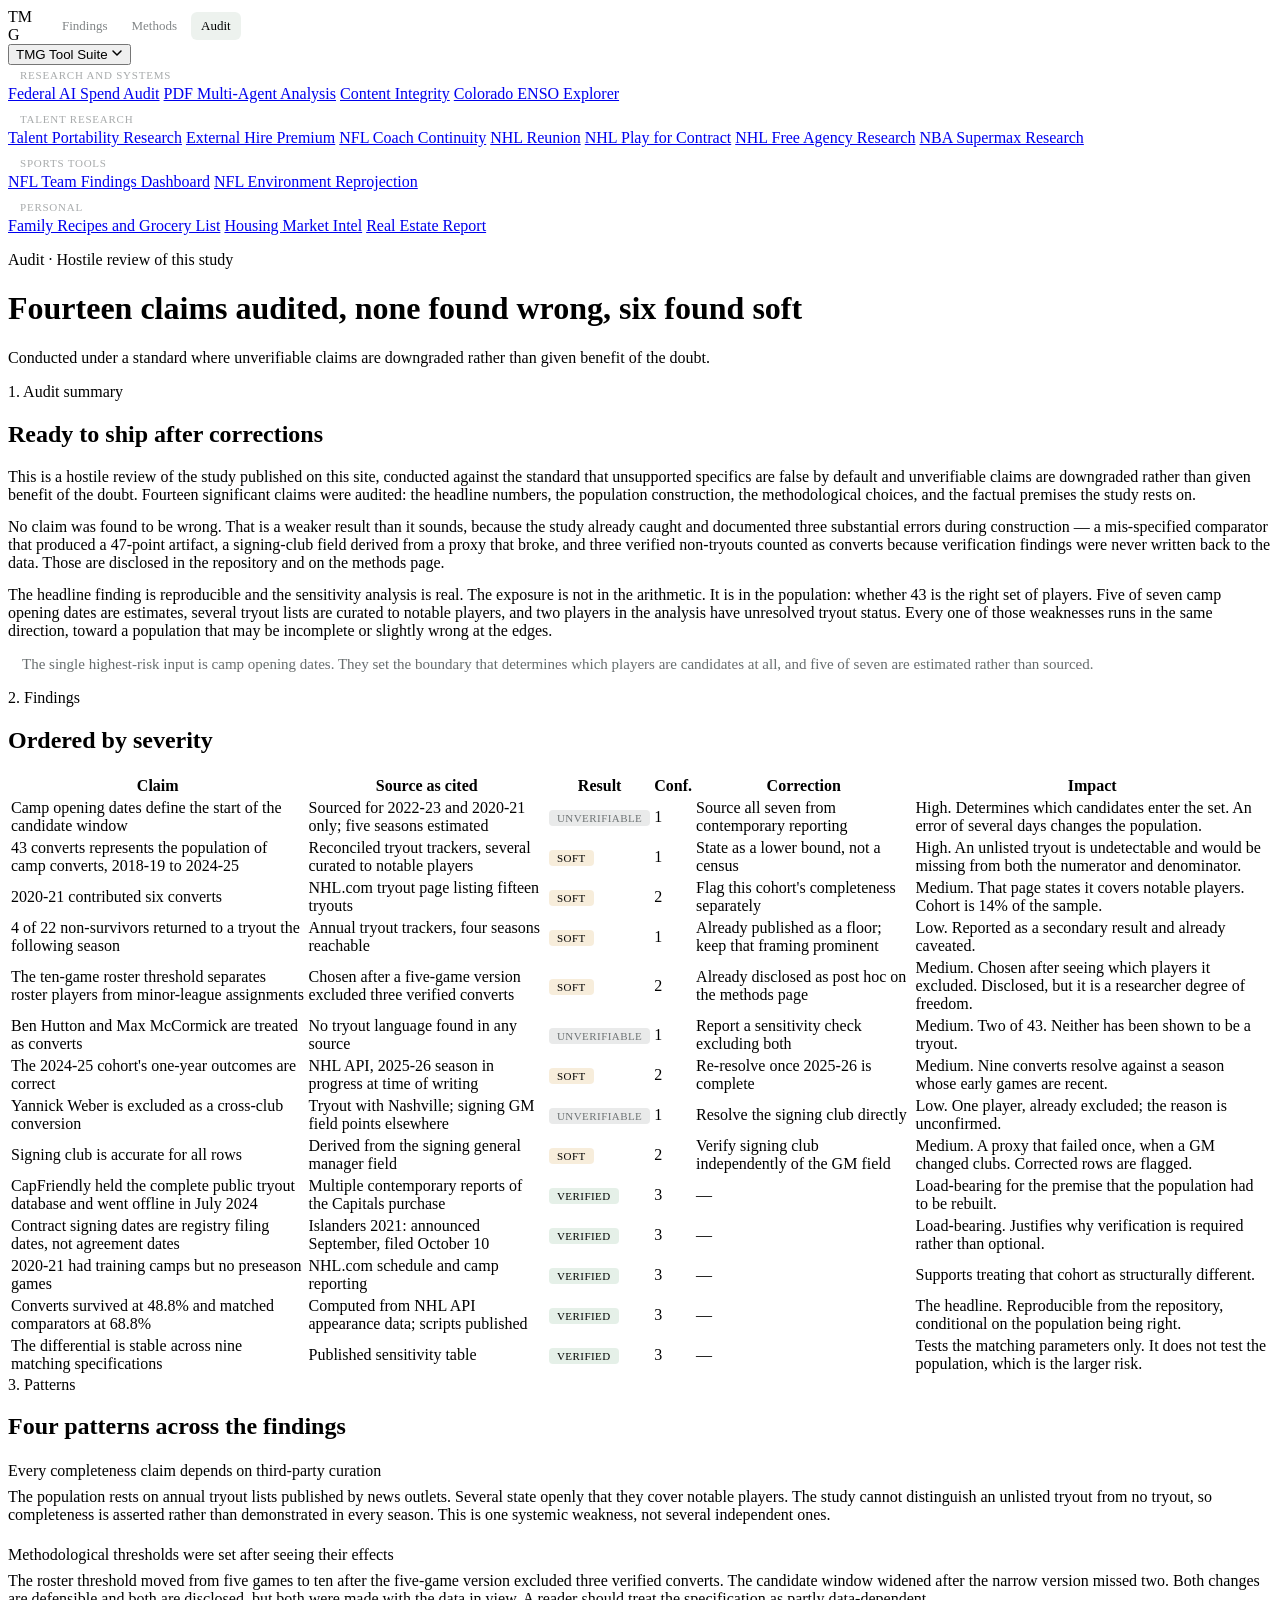
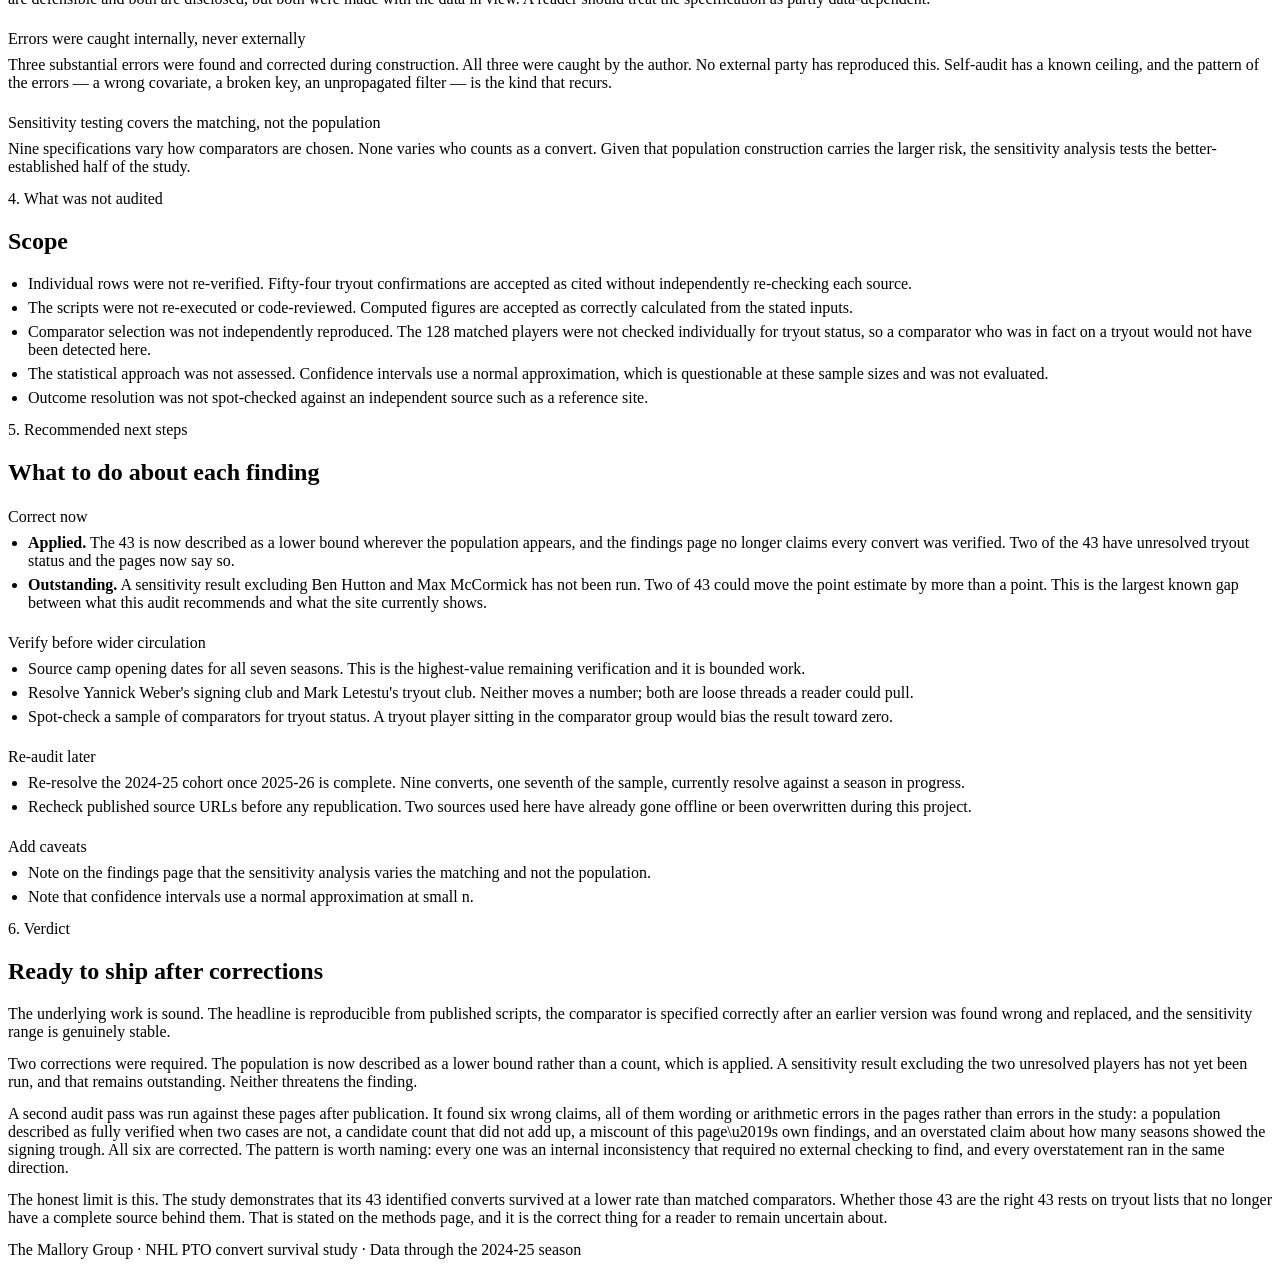
==== audit.html @ eac103d8 "updated files" ====
<!DOCTYPE html>
<html lang="en">
<head>
<meta charset="utf-8">
<meta name="viewport" content="width=device-width, initial-scale=1">
<title>Audit | NHL PTO Convert Survival</title>
<link rel="preconnect" href="https://fonts.googleapis.com">
<link href="https://fonts.googleapis.com/css2?family=Inter:wght@400;500&display=swap" rel="stylesheet">
<link rel="stylesheet" href="https://rmallorybpc.github.io/tmg-brand-guide/dist/tmg.css">
<style>
    .tmg-nav-left { display:flex; align-items:center; gap:20px; }
    .tmg-navlinks { display:flex; gap:4px; }
    .tmg-navlink { font-size:13px; font-weight:500; color:rgba(45,52,54,0.60);
      text-decoration:none; padding:6px 10px; border-radius:6px; transition:all .12s; }
    .tmg-navlink:hover { background:rgba(132,169,140,0.10); color:var(--tmg-charcoal); }
    .tmg-navlink.active { color:var(--tmg-charcoal); background:rgba(132,169,140,0.15); }
    .tmg-dd-group { font-size:11px; font-weight:500; letter-spacing:.07em;
      text-transform:uppercase; color:rgba(45,52,54,0.42); margin:10px 12px 4px; }
    .tmg-dropdown-menu > div:first-child .tmg-dd-group { margin-top:4px; }
    .tmg-dropdown-menu { min-width:270px; max-height:70vh; overflow-y:auto; }
    .prose p { margin:0 0 14px; } .prose ul { margin:0 0 14px; padding-left:20px; }
    .prose li { margin-bottom:6px; }
    .prose h3 { font-size:16px; font-weight:500; margin:22px 0 8px; }
    .stat-row { display:flex; gap:var(--tmg-gap); flex-wrap:wrap; margin:18px 0 6px; }
    .stat { flex:1; min-width:150px; }
    .big { font-size:40px; font-weight:500; line-height:1.1; margin:0 0 4px; }
    .neg { color:var(--tmg-error); } .pos { color:var(--tmg-success); }
    .tag { display:inline-block; font-size:11px; font-weight:500; padding:2px 8px;
      border-radius:4px; letter-spacing:.04em; }
    .t-wrong { background:rgba(176,0,32,.12); color:var(--tmg-error); }
    .t-soft { background:rgba(196,127,0,.14); color:var(--tmg-warning); }
    .t-unver { background:rgba(45,52,54,.10); color:rgba(45,52,54,.65); }
    .t-ver { background:rgba(46,133,64,.12); color:var(--tmg-success); }
    .note { border-left:3px solid var(--tmg-sage); padding:2px 0 2px 14px;
      margin:16px 0; color:rgba(45,52,54,.72); font-size:15px; }
    .scroll { overflow-x:auto; }
</style>
</head>
<body>
<nav class="tmg-nav" role="banner">
  <div class="tmg-nav-left">
    <div class="tmg-logo" aria-label="The Mallory Group">
      <span>TM</span><div class="tmg-logo-divider" aria-hidden="true"></div><span>G</span>
    </div>
    <div class="tmg-navlinks"><a href="index.html" class="tmg-navlink">Findings</a><a href="methods.html" class="tmg-navlink">Methods</a><a href="audit.html" class="tmg-navlink active" aria-current="page">Audit</a></div>
  </div>
  <div class="tmg-dropdown-wrap">
    <button class="tmg-dropdown-btn" id="tmgDdBtn" aria-haspopup="true"
            aria-expanded="false" aria-controls="tmgDdMenu">
      TMG Tool Suite
      <svg class="tmg-chevron" viewBox="0 0 12 12" fill="none" width="12" height="12" aria-hidden="true">
        <path d="M2 4l4 4 4-4" stroke="currentColor" stroke-width="1.5" stroke-linecap="round"/>
      </svg>
    </button>
    <div class="tmg-dropdown-menu" id="tmgDdMenu" role="menu">
      <div role="group" aria-label="Research and Systems">
        <p class="tmg-dd-group">Research and Systems</p>
        <a href="https://rmallorybpc.github.io/federal-ai-spend-audit/" target="_blank" rel="noreferrer" role="menuitem">Federal AI Spend Audit</a>
        <a href="https://rmallorybpc.github.io/pdf-multi-agent-analysis/" target="_blank" rel="noreferrer" role="menuitem">PDF Multi-Agent Analysis</a>
        <a href="https://content-integrity-audit.pages.dev/" target="_blank" rel="noreferrer" role="menuitem">Content Integrity</a>
        <a href="https://rmallorybpc.github.io/colorado-snowpack-enso/" target="_blank" rel="noreferrer" role="menuitem">Colorado ENSO Explorer</a>
      </div>
      <div role="group" aria-label="Talent Research">
        <p class="tmg-dd-group">Talent Research</p>
        <a href="https://rmallorybpc.github.io/talent-portability-research/" target="_blank" rel="noreferrer" role="menuitem">Talent Portability Research</a>
        <a href="https://rmallorybpc.github.io/external-hire-premium/" target="_blank" rel="noreferrer" role="menuitem">External Hire Premium</a>
        <a href="https://rmallorybpc.github.io/nfl-coach-continuity/" target="_blank" rel="noreferrer" role="menuitem">NFL Coach Continuity</a>
        <a href="https://rmallorybpc.github.io/nhl-reunion/" target="_blank" rel="noreferrer" role="menuitem">NHL Reunion</a>
        <a href="https://rmallorybpc.github.io/nhl-play-for-contract/" target="_blank" rel="noreferrer" role="menuitem">NHL Play for Contract</a>
        <a href="https://rmallorybpc.github.io/nhl-free-agency-research/welcome.html" target="_blank" rel="noreferrer" role="menuitem">NHL Free Agency Research</a>
        <a href="https://rmallorybpc.github.io/nba-research-project/" target="_blank" rel="noreferrer" role="menuitem">NBA Supermax Research</a>
      </div>
      <div role="group" aria-label="Sports Tools">
        <p class="tmg-dd-group">Sports Tools</p>
        <a href="https://rmallorybpc.github.io/nflanalysis/dashboard/src/findings.html?season=2022&amp;team_id=PHI" target="_blank" rel="noreferrer" role="menuitem">NFL Team Findings Dashboard</a>
        <a href="https://rmallorybpc.github.io/nfl-environment-reprojection/" target="_blank" rel="noreferrer" role="menuitem">NFL Environment Reprojection</a>
      </div>
      <div role="group" aria-label="Personal">
        <p class="tmg-dd-group">Personal</p>
        <a href="https://rmallorybpc.github.io/recipes/" target="_blank" rel="noreferrer" role="menuitem">Family Recipes and Grocery List</a>
        <a href="https://rmallorybpc.github.io/housing-market-intel/" target="_blank" rel="noreferrer" role="menuitem">Housing Market Intel</a>
        <a href="https://rmallorybpc.github.io/real-estate-report/" target="_blank" rel="noreferrer" role="menuitem">Real Estate Report</a>
      </div>
    </div>
  </div>
</nav>
<div class="tmg-page tmg-container">
  <div class="tmg-page-header">
    <p class="tmg-eyebrow">Audit &middot; Hostile review of this study</p>
    <h1 class="tmg-page-title">Fourteen claims audited, none found wrong, six found soft</h1>
    <p class="tmg-page-desc">Conducted under a standard where unverifiable claims are downgraded rather than given benefit of the doubt.</p>
  </div>

  <div class="tmg-bento-grid">

    <div class="tmg-card-wide prose">
      <p class="tmg-card-label">1. Audit summary</p>
      <h2 class="tmg-h2">Ready to ship after corrections</h2>
      <p>This is a hostile review of the study published on this site, conducted against the
      standard that unsupported specifics are false by default and unverifiable claims are
      downgraded rather than given benefit of the doubt. Fourteen significant claims were
      audited: the headline numbers, the population construction, the methodological choices,
      and the factual premises the study rests on.</p>
      <p>No claim was found to be wrong. That is a weaker result than it sounds, because the
      study already caught and documented three substantial errors during construction &mdash;
      a mis-specified comparator that produced a 47-point artifact, a signing-club field
      derived from a proxy that broke, and three verified non-tryouts counted as converts
      because verification findings were never written back to the data. Those are disclosed
      in the repository and on the methods page.</p>
      <p>The headline finding is reproducible and the sensitivity analysis is real. The
      exposure is not in the arithmetic. It is in the population: whether 43 is the right set
      of players. Five of seven camp opening dates are estimates, several tryout lists are
      curated to notable players, and two players in the analysis have unresolved tryout
      status. Every one of those weaknesses runs in the same direction, toward a population
      that may be incomplete or slightly wrong at the edges.</p>
      <p class="note">The single highest-risk input is camp opening dates. They set the
      boundary that determines which players are candidates at all, and five of seven are
      estimated rather than sourced.</p>
    </div>

    <div class="tmg-card-wide prose">
      <p class="tmg-card-label">2. Findings</p>
      <h2 class="tmg-h2">Ordered by severity</h2>
      <div class="scroll">
      <table class="tmg-table">
        <thead>
          <tr>
            <th scope="col">Claim</th>
            <th scope="col">Source as cited</th>
            <th scope="col">Result</th>
            <th scope="col">Conf.</th>
            <th scope="col">Correction</th>
            <th scope="col">Impact</th>
          </tr>
        </thead>
        <tbody><tr>
      <td>Camp opening dates define the start of the candidate window</td><td>Sourced for 2022-23 and 2020-21 only; five seasons estimated</td>
      <td><span class="tag t-unver">UNVERIFIABLE</span></td>
      <td>1</td><td>Source all seven from contemporary reporting</td><td>High. Determines which candidates enter the set. An error of several days changes the population.</td></tr><tr>
      <td>43 converts represents the population of camp converts, 2018-19 to 2024-25</td><td>Reconciled tryout trackers, several curated to notable players</td>
      <td><span class="tag t-soft">SOFT</span></td>
      <td>1</td><td>State as a lower bound, not a census</td><td>High. An unlisted tryout is undetectable and would be missing from both the numerator and denominator.</td></tr><tr>
      <td>2020-21 contributed six converts</td><td>NHL.com tryout page listing fifteen tryouts</td>
      <td><span class="tag t-soft">SOFT</span></td>
      <td>2</td><td>Flag this cohort's completeness separately</td><td>Medium. That page states it covers notable players. Cohort is 14% of the sample.</td></tr><tr>
      <td>4 of 22 non-survivors returned to a tryout the following season</td><td>Annual tryout trackers, four seasons reachable</td>
      <td><span class="tag t-soft">SOFT</span></td>
      <td>1</td><td>Already published as a floor; keep that framing prominent</td><td>Low. Reported as a secondary result and already caveated.</td></tr><tr>
      <td>The ten-game roster threshold separates roster players from minor-league assignments</td><td>Chosen after a five-game version excluded three verified converts</td>
      <td><span class="tag t-soft">SOFT</span></td>
      <td>2</td><td>Already disclosed as post hoc on the methods page</td><td>Medium. Chosen after seeing which players it excluded. Disclosed, but it is a researcher degree of freedom.</td></tr><tr>
      <td>Ben Hutton and Max McCormick are treated as converts</td><td>No tryout language found in any source</td>
      <td><span class="tag t-unver">UNVERIFIABLE</span></td>
      <td>1</td><td>Report a sensitivity check excluding both</td><td>Medium. Two of 43. Neither has been shown to be a tryout.</td></tr><tr>
      <td>The 2024-25 cohort's one-year outcomes are correct</td><td>NHL API, 2025-26 season in progress at time of writing</td>
      <td><span class="tag t-soft">SOFT</span></td>
      <td>2</td><td>Re-resolve once 2025-26 is complete</td><td>Medium. Nine converts resolve against a season whose early games are recent.</td></tr><tr>
      <td>Yannick Weber is excluded as a cross-club conversion</td><td>Tryout with Nashville; signing GM field points elsewhere</td>
      <td><span class="tag t-unver">UNVERIFIABLE</span></td>
      <td>1</td><td>Resolve the signing club directly</td><td>Low. One player, already excluded; the reason is unconfirmed.</td></tr><tr>
      <td>Signing club is accurate for all rows</td><td>Derived from the signing general manager field</td>
      <td><span class="tag t-soft">SOFT</span></td>
      <td>2</td><td>Verify signing club independently of the GM field</td><td>Medium. A proxy that failed once, when a GM changed clubs. Corrected rows are flagged.</td></tr><tr>
      <td>CapFriendly held the complete public tryout database and went offline in July 2024</td><td>Multiple contemporary reports of the Capitals purchase</td>
      <td><span class="tag t-ver">VERIFIED</span></td>
      <td>3</td><td>&mdash;</td><td>Load-bearing for the premise that the population had to be rebuilt.</td></tr><tr>
      <td>Contract signing dates are registry filing dates, not agreement dates</td><td>Islanders 2021: announced September, filed October 10</td>
      <td><span class="tag t-ver">VERIFIED</span></td>
      <td>3</td><td>&mdash;</td><td>Load-bearing. Justifies why verification is required rather than optional.</td></tr><tr>
      <td>2020-21 had training camps but no preseason games</td><td>NHL.com schedule and camp reporting</td>
      <td><span class="tag t-ver">VERIFIED</span></td>
      <td>3</td><td>&mdash;</td><td>Supports treating that cohort as structurally different.</td></tr><tr>
      <td>Converts survived at 48.8% and matched comparators at 68.8%</td><td>Computed from NHL API appearance data; scripts published</td>
      <td><span class="tag t-ver">VERIFIED</span></td>
      <td>3</td><td>&mdash;</td><td>The headline. Reproducible from the repository, conditional on the population being right.</td></tr><tr>
      <td>The differential is stable across nine matching specifications</td><td>Published sensitivity table</td>
      <td><span class="tag t-ver">VERIFIED</span></td>
      <td>3</td><td>&mdash;</td><td>Tests the matching parameters only. It does not test the population, which is the larger risk.</td></tr></tbody>
      </table>
      </div>
    </div>

    <div class="tmg-card-wide prose">
      <p class="tmg-card-label">3. Patterns</p>
      <h2 class="tmg-h2">Four patterns across the findings</h2>
      <h3>Every completeness claim depends on third-party curation</h3>
      <p>The population rests on annual tryout lists published by news outlets. Several state
      openly that they cover notable players. The study cannot distinguish an unlisted tryout
      from no tryout, so completeness is asserted rather than demonstrated in every season.
      This is one systemic weakness, not several independent ones.</p>
      <h3>Methodological thresholds were set after seeing their effects</h3>
      <p>The roster threshold moved from five games to ten after the five-game version
      excluded three verified converts. The candidate window widened after the narrow version
      missed two. Both changes are defensible and both are disclosed, but both were made with
      the data in view. A reader should treat the specification as partly data-dependent.</p>
      <h3>Errors were caught internally, never externally</h3>
      <p>Three substantial errors were found and corrected during construction. All three were
      caught by the author. No external party has reproduced this. Self-audit has a known
      ceiling, and the pattern of the errors &mdash; a wrong covariate, a broken key, an
      unpropagated filter &mdash; is the kind that recurs.</p>
      <h3>Sensitivity testing covers the matching, not the population</h3>
      <p>Nine specifications vary how comparators are chosen. None varies who counts as a
      convert. Given that population construction carries the larger risk, the sensitivity
      analysis tests the better-established half of the study.</p>
    </div>

    <div class="tmg-card-wide prose">
      <p class="tmg-card-label">4. What was not audited</p>
      <h2 class="tmg-h2">Scope</h2>
      <ul>
        <li>Individual rows were not re-verified. Fifty-four tryout confirmations are accepted
        as cited without independently re-checking each source.</li>
        <li>The scripts were not re-executed or code-reviewed. Computed figures are accepted
        as correctly calculated from the stated inputs.</li>
        <li>Comparator selection was not independently reproduced. The 128 matched players
        were not checked individually for tryout status, so a comparator who was in fact on a
        tryout would not have been detected here.</li>
        <li>The statistical approach was not assessed. Confidence intervals use a normal
        approximation, which is questionable at these sample sizes and was not evaluated.</li>
        <li>Outcome resolution was not spot-checked against an independent source such as a
        reference site.</li>
      </ul>
    </div>

    <div class="tmg-card-wide prose">
      <p class="tmg-card-label">5. Recommended next steps</p>
      <h2 class="tmg-h2">What to do about each finding</h2>
      <h3>Correct now</h3>
      <ul>
        <li><strong>Applied.</strong> The 43 is now described as a lower bound wherever the
        population appears, and the findings page no longer claims every convert was verified.
        Two of the 43 have unresolved tryout status and the pages now say so.</li>
        <li><strong>Outstanding.</strong> A sensitivity result excluding Ben Hutton and Max
        McCormick has not been run. Two of 43 could move the point estimate by more than a
        point. This is the largest known gap between what this audit recommends and what the
        site currently shows.</li>
      </ul>
      <h3>Verify before wider circulation</h3>
      <ul>
        <li>Source camp opening dates for all seven seasons. This is the highest-value
        remaining verification and it is bounded work.</li>
        <li>Resolve Yannick Weber's signing club and Mark Letestu's tryout club. Neither moves
        a number; both are loose threads a reader could pull.</li>
        <li>Spot-check a sample of comparators for tryout status. A tryout player sitting in
        the comparator group would bias the result toward zero.</li>
      </ul>
      <h3>Re-audit later</h3>
      <ul>
        <li>Re-resolve the 2024-25 cohort once 2025-26 is complete. Nine converts, one seventh
        of the sample, currently resolve against a season in progress.</li>
        <li>Recheck published source URLs before any republication. Two sources used here have
        already gone offline or been overwritten during this project.</li>
      </ul>
      <h3>Add caveats</h3>
      <ul>
        <li>Note on the findings page that the sensitivity analysis varies the matching and not
        the population.</li>
        <li>Note that confidence intervals use a normal approximation at small n.</li>
      </ul>
    </div>

    <div class="tmg-card-wide prose">
      <p class="tmg-card-label">6. Verdict</p>
      <h2 class="tmg-h2">Ready to ship after corrections</h2>
      <p>The underlying work is sound. The headline is reproducible from published scripts,
      the comparator is specified correctly after an earlier version was found wrong and
      replaced, and the sensitivity range is genuinely stable.</p>
      <p>Two corrections were required. The population is now described as a lower bound
      rather than a count, which is applied. A sensitivity result excluding the two unresolved
      players has not yet been run, and that remains outstanding. Neither threatens the
      finding.</p>
      <p>A second audit pass was run against these pages after publication. It found six wrong
      claims, all of them wording or arithmetic errors in the pages rather than errors in the
      study: a population described as fully verified when two cases are not, a candidate count
      that did not add up, a miscount of this page\u2019s own findings, and an overstated claim
      about how many seasons showed the signing trough. All six are corrected. The pattern is
      worth naming: every one was an internal inconsistency that required no external checking
      to find, and every overstatement ran in the same direction.</p>
      <p>The honest limit is this. The study demonstrates that its 43 identified converts
      survived at a lower rate than matched comparators. Whether those 43 are the right 43
      rests on tryout lists that no longer have a complete source behind them. That is stated
      on the methods page, and it is the correct thing for a reader to remain uncertain about.</p>
    </div>

  </div>

</div>
<footer class="tmg-footer">The Mallory Group &middot; NHL PTO convert survival study &middot; Data through the 2024-25 season</footer>
<script>
(function(){
  var b=document.getElementById('tmgDdBtn'), m=document.getElementById('tmgDdMenu');
  if(!b||!m) return;
  b.addEventListener('click',function(e){
    e.stopPropagation();
    var open=m.classList.toggle('open');
    b.classList.toggle('open',open);
    b.setAttribute('aria-expanded',open?'true':'false');
  });
  document.addEventListener('click',function(){
    m.classList.remove('open'); b.classList.remove('open');
    b.setAttribute('aria-expanded','false');
  });
  document.addEventListener('keydown',function(e){
    if(e.key==='Escape'){ m.classList.remove('open'); b.classList.remove('open');
      b.setAttribute('aria-expanded','false'); b.focus(); }
  });
})();
</script>
</body>
</html>
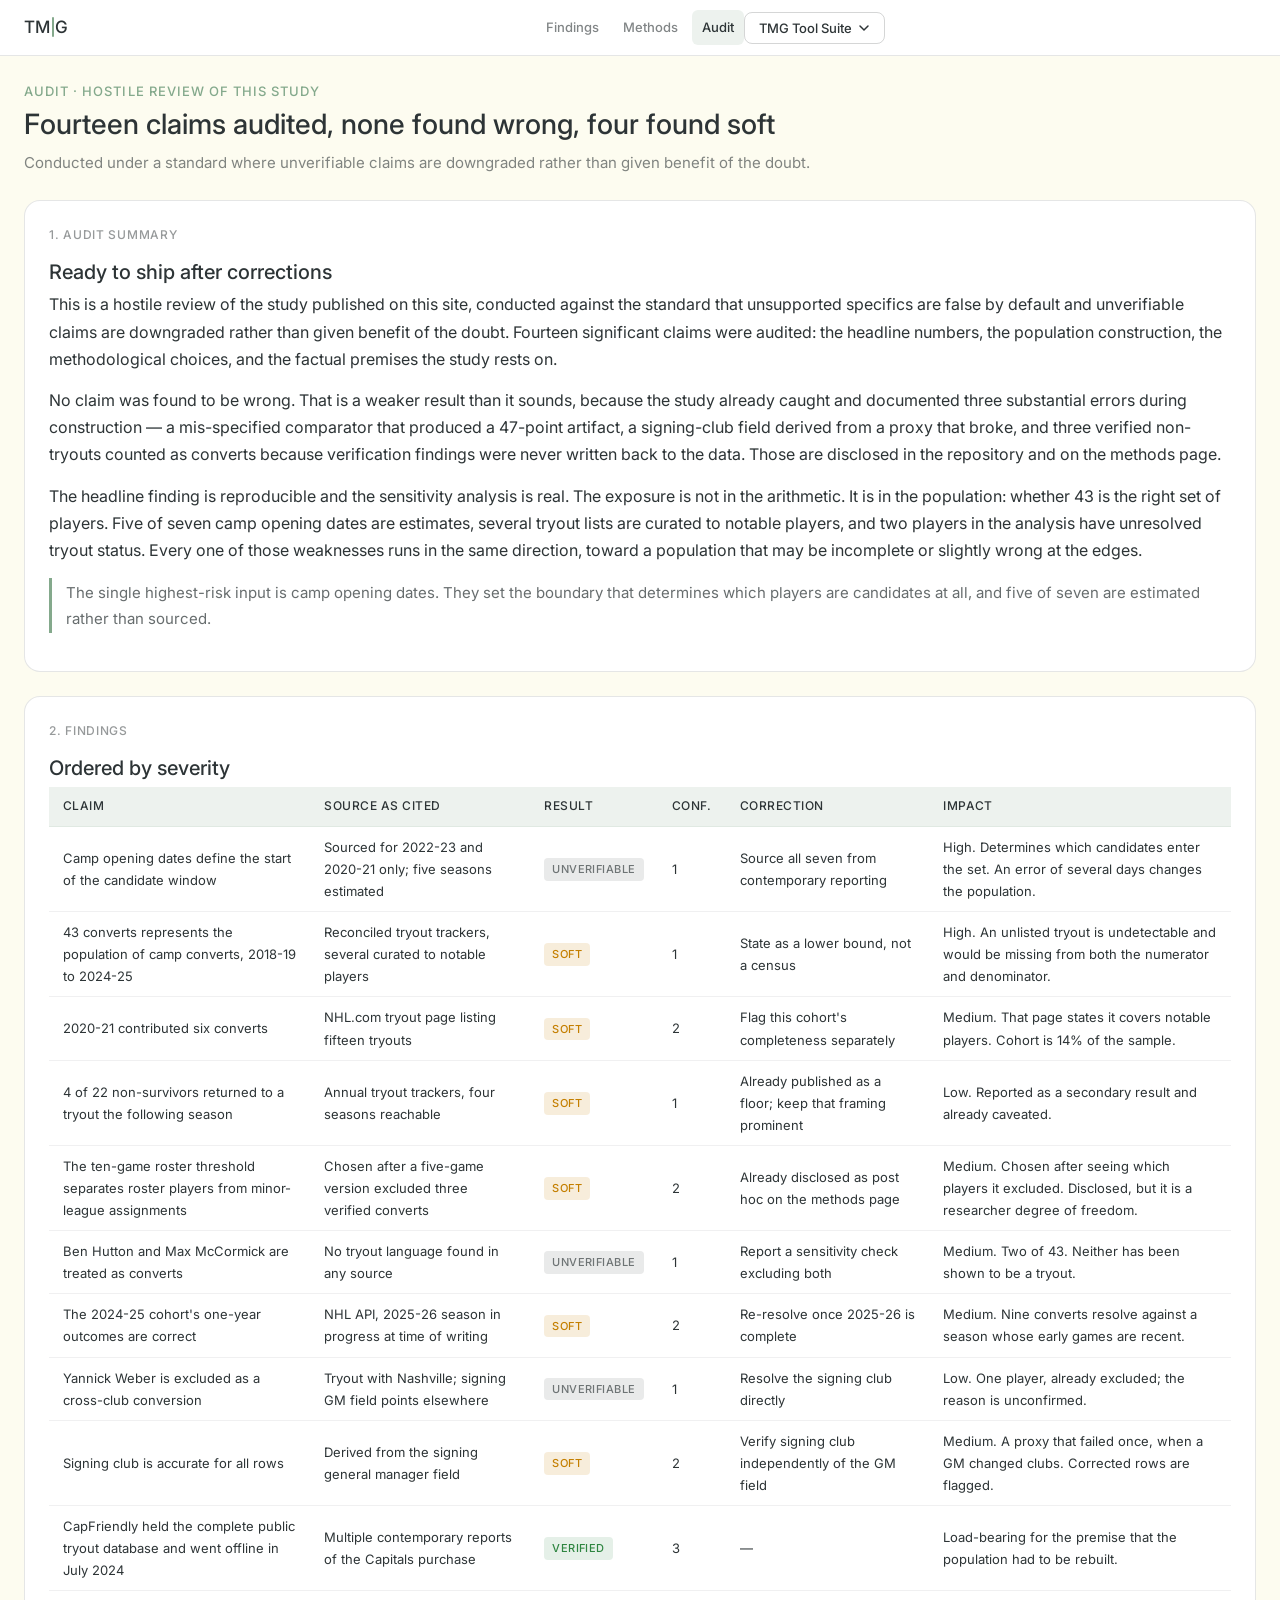
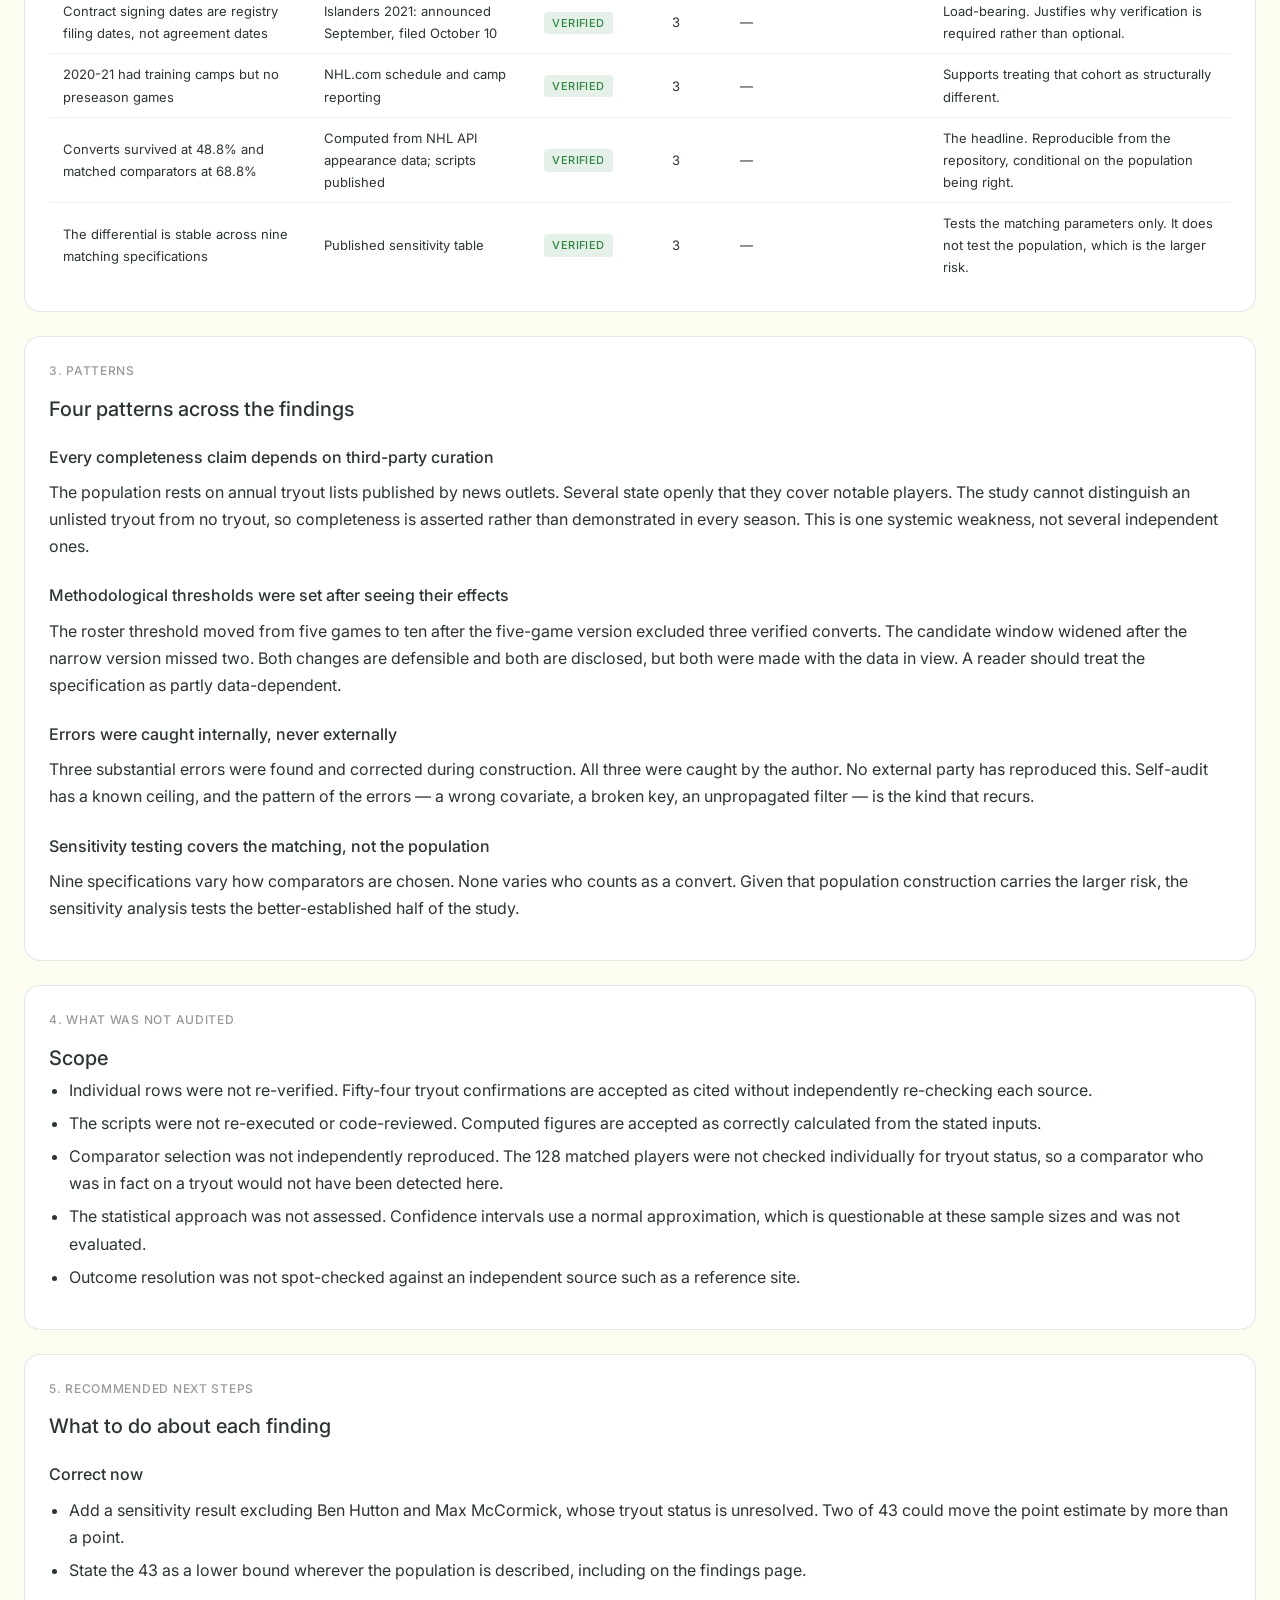
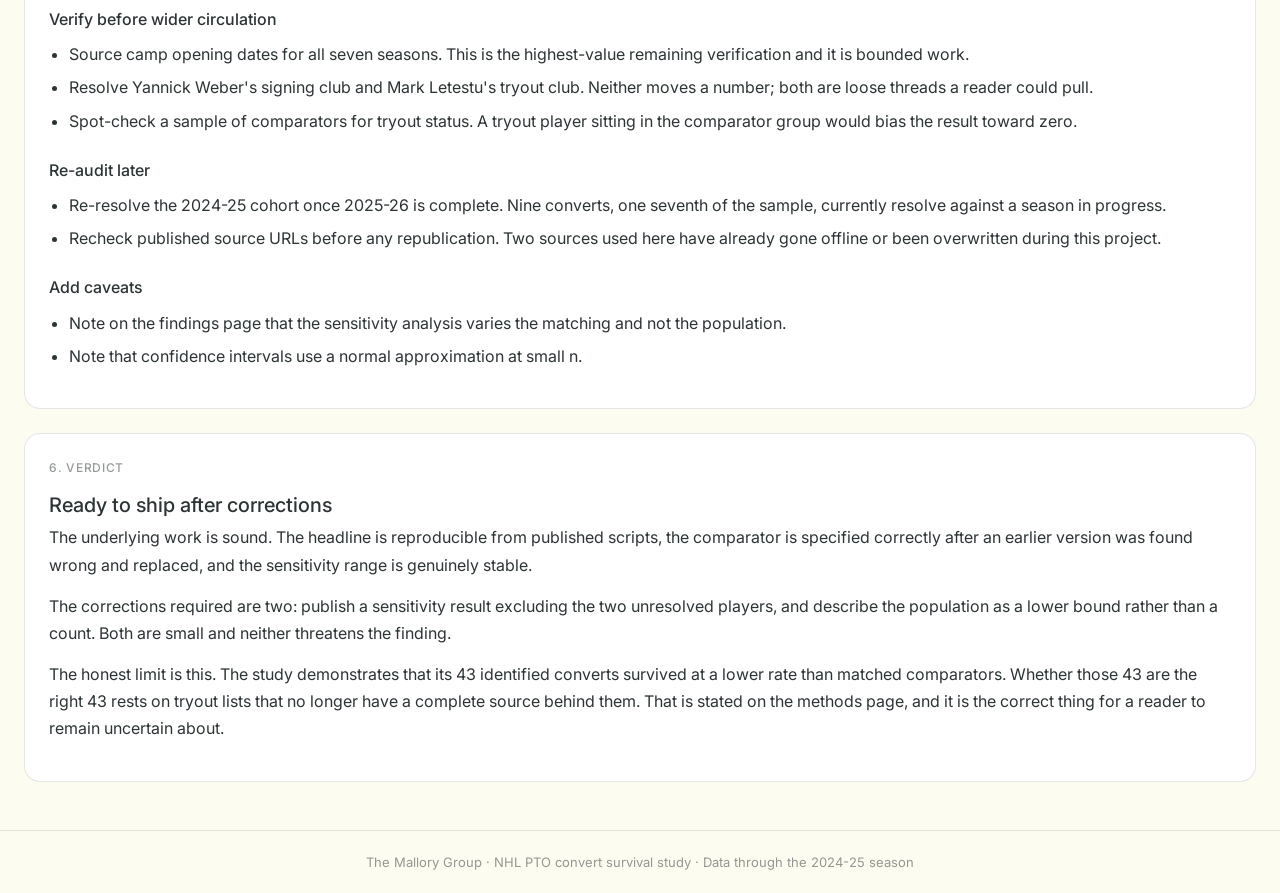
==== commit bec05c4d: "Refactor methods.html: Improve HTML structure and accessibility, enhance navigation dropdown, and up" ====
--- a/audit.html
+++ b/audit.html
@@ -1,310 +1,632 @@
-<!DOCTYPE html>
+<!doctype html>
 <html lang="en">
-<head>
-<meta charset="utf-8">
-<meta name="viewport" content="width=device-width, initial-scale=1">
-<title>Audit | NHL PTO Convert Survival</title>
-<link rel="preconnect" href="https://fonts.googleapis.com">
-<link href="https://fonts.googleapis.com/css2?family=Inter:wght@400;500&display=swap" rel="stylesheet">
-<link rel="stylesheet" href="https://rmallorybpc.github.io/tmg-brand-guide/dist/tmg.css">
-<style>
-    .tmg-nav-left { display:flex; align-items:center; gap:20px; }
-    .tmg-navlinks { display:flex; gap:4px; }
-    .tmg-navlink { font-size:13px; font-weight:500; color:rgba(45,52,54,0.60);
-      text-decoration:none; padding:6px 10px; border-radius:6px; transition:all .12s; }
-    .tmg-navlink:hover { background:rgba(132,169,140,0.10); color:var(--tmg-charcoal); }
-    .tmg-navlink.active { color:var(--tmg-charcoal); background:rgba(132,169,140,0.15); }
-    .tmg-dd-group { font-size:11px; font-weight:500; letter-spacing:.07em;
-      text-transform:uppercase; color:rgba(45,52,54,0.42); margin:10px 12px 4px; }
-    .tmg-dropdown-menu > div:first-child .tmg-dd-group { margin-top:4px; }
-    .tmg-dropdown-menu { min-width:270px; max-height:70vh; overflow-y:auto; }
-    .prose p { margin:0 0 14px; } .prose ul { margin:0 0 14px; padding-left:20px; }
-    .prose li { margin-bottom:6px; }
-    .prose h3 { font-size:16px; font-weight:500; margin:22px 0 8px; }
-    .stat-row { display:flex; gap:var(--tmg-gap); flex-wrap:wrap; margin:18px 0 6px; }
-    .stat { flex:1; min-width:150px; }
-    .big { font-size:40px; font-weight:500; line-height:1.1; margin:0 0 4px; }
-    .neg { color:var(--tmg-error); } .pos { color:var(--tmg-success); }
-    .tag { display:inline-block; font-size:11px; font-weight:500; padding:2px 8px;
-      border-radius:4px; letter-spacing:.04em; }
-    .t-wrong { background:rgba(176,0,32,.12); color:var(--tmg-error); }
-    .t-soft { background:rgba(196,127,0,.14); color:var(--tmg-warning); }
-    .t-unver { background:rgba(45,52,54,.10); color:rgba(45,52,54,.65); }
-    .t-ver { background:rgba(46,133,64,.12); color:var(--tmg-success); }
-    .note { border-left:3px solid var(--tmg-sage); padding:2px 0 2px 14px;
-      margin:16px 0; color:rgba(45,52,54,.72); font-size:15px; }
-    .scroll { overflow-x:auto; }
-</style>
-</head>
-<body>
-<nav class="tmg-nav" role="banner">
-  <div class="tmg-nav-left">
-    <div class="tmg-logo" aria-label="The Mallory Group">
-      <span>TM</span><div class="tmg-logo-divider" aria-hidden="true"></div><span>G</span>
-    </div>
-    <div class="tmg-navlinks"><a href="index.html" class="tmg-navlink">Findings</a><a href="methods.html" class="tmg-navlink">Methods</a><a href="audit.html" class="tmg-navlink active" aria-current="page">Audit</a></div>
-  </div>
-  <div class="tmg-dropdown-wrap">
-    <button class="tmg-dropdown-btn" id="tmgDdBtn" aria-haspopup="true"
-            aria-expanded="false" aria-controls="tmgDdMenu">
-      TMG Tool Suite
-      <svg class="tmg-chevron" viewBox="0 0 12 12" fill="none" width="12" height="12" aria-hidden="true">
-        <path d="M2 4l4 4 4-4" stroke="currentColor" stroke-width="1.5" stroke-linecap="round"/>
-      </svg>
-    </button>
-    <div class="tmg-dropdown-menu" id="tmgDdMenu" role="menu">
-      <div role="group" aria-label="Research and Systems">
-        <p class="tmg-dd-group">Research and Systems</p>
-        <a href="https://rmallorybpc.github.io/federal-ai-spend-audit/" target="_blank" rel="noreferrer" role="menuitem">Federal AI Spend Audit</a>
-        <a href="https://rmallorybpc.github.io/pdf-multi-agent-analysis/" target="_blank" rel="noreferrer" role="menuitem">PDF Multi-Agent Analysis</a>
-        <a href="https://content-integrity-audit.pages.dev/" target="_blank" rel="noreferrer" role="menuitem">Content Integrity</a>
-        <a href="https://rmallorybpc.github.io/colorado-snowpack-enso/" target="_blank" rel="noreferrer" role="menuitem">Colorado ENSO Explorer</a>
+  <head>
+    <meta charset="utf-8" />
+    <meta name="viewport" content="width=device-width, initial-scale=1" />
+    <title>Audit | NHL PTO Convert Survival</title>
+    <link rel="preconnect" href="https://fonts.googleapis.com" />
+    <link
+      href="https://fonts.googleapis.com/css2?family=Inter:wght@400;500&display=swap"
+      rel="stylesheet"
+    />
+    <link rel="stylesheet" href="tmg.css" />
+  </head>
+  <body>
+    <nav class="tmg-nav" role="banner">
+      <div class="tmg-nav-left">
+        <div class="tmg-logo" aria-label="The Mallory Group">
+          <span>TM</span>
+          <div class="tmg-logo-divider" aria-hidden="true"></div>
+          <span>G</span>
+        </div>
       </div>
-      <div role="group" aria-label="Talent Research">
-        <p class="tmg-dd-group">Talent Research</p>
-        <a href="https://rmallorybpc.github.io/talent-portability-research/" target="_blank" rel="noreferrer" role="menuitem">Talent Portability Research</a>
-        <a href="https://rmallorybpc.github.io/external-hire-premium/" target="_blank" rel="noreferrer" role="menuitem">External Hire Premium</a>
-        <a href="https://rmallorybpc.github.io/nfl-coach-continuity/" target="_blank" rel="noreferrer" role="menuitem">NFL Coach Continuity</a>
-        <a href="https://rmallorybpc.github.io/nhl-reunion/" target="_blank" rel="noreferrer" role="menuitem">NHL Reunion</a>
-        <a href="https://rmallorybpc.github.io/nhl-play-for-contract/" target="_blank" rel="noreferrer" role="menuitem">NHL Play for Contract</a>
-        <a href="https://rmallorybpc.github.io/nhl-free-agency-research/welcome.html" target="_blank" rel="noreferrer" role="menuitem">NHL Free Agency Research</a>
-        <a href="https://rmallorybpc.github.io/nba-research-project/" target="_blank" rel="noreferrer" role="menuitem">NBA Supermax Research</a>
+      <div class="tmg-nav-center">
+        <div class="tmg-navlinks">
+          <a href="index.html" class="tmg-navlink">Findings</a
+          ><a href="methods.html" class="tmg-navlink">Methods</a
+          ><a href="audit.html" class="tmg-navlink active" aria-current="page"
+            >Audit</a
+          >
+        </div>
       </div>
-      <div role="group" aria-label="Sports Tools">
-        <p class="tmg-dd-group">Sports Tools</p>
-        <a href="https://rmallorybpc.github.io/nflanalysis/dashboard/src/findings.html?season=2022&amp;team_id=PHI" target="_blank" rel="noreferrer" role="menuitem">NFL Team Findings Dashboard</a>
-        <a href="https://rmallorybpc.github.io/nfl-environment-reprojection/" target="_blank" rel="noreferrer" role="menuitem">NFL Environment Reprojection</a>
+      <div class="tmg-dropdown-wrap">
+        <button
+          class="tmg-dropdown-btn"
+          id="tmgDdBtn"
+          aria-haspopup="true"
+          aria-expanded="false"
+          aria-controls="tmgDdMenu"
+        >
+          TMG Tool Suite
+          <svg
+            class="tmg-chevron"
+            viewBox="0 0 12 12"
+            fill="none"
+            width="12"
+            height="12"
+            aria-hidden="true"
+          >
+            <path
+              d="M2 4l4 4 4-4"
+              stroke="currentColor"
+              stroke-width="1.5"
+              stroke-linecap="round"
+            />
+          </svg>
+        </button>
+        <div class="tmg-dropdown-menu" id="tmgDdMenu" role="menu">
+          <div role="group" aria-label="Research and Systems">
+            <p class="tmg-dd-group">Research and Systems</p>
+            <a
+              href="https://rmallorybpc.github.io/federal-ai-spend-audit/"
+              target="_blank"
+              rel="noreferrer"
+              role="menuitem"
+              >Federal AI Spend Audit</a
+            >
+            <a
+              href="https://rmallorybpc.github.io/pdf-multi-agent-analysis/"
+              target="_blank"
+              rel="noreferrer"
+              role="menuitem"
+              >PDF Multi-Agent Analysis</a
+            >
+            <a
+              href="https://content-integrity-audit.pages.dev/"
+              target="_blank"
+              rel="noreferrer"
+              role="menuitem"
+              >Content Integrity</a
+            >
+            <a
+              href="https://rmallorybpc.github.io/colorado-snowpack-enso/"
+              target="_blank"
+              rel="noreferrer"
+              role="menuitem"
+              >Colorado ENSO Explorer</a
+            >
+          </div>
+          <div role="group" aria-label="Talent Research">
+            <p class="tmg-dd-group">Talent Research</p>
+            <a
+              href="https://rmallorybpc.github.io/talent-portability-research/"
+              target="_blank"
+              rel="noreferrer"
+              role="menuitem"
+              >Talent Portability Research</a
+            >
+            <a
+              href="https://rmallorybpc.github.io/external-hire-premium/"
+              target="_blank"
+              rel="noreferrer"
+              role="menuitem"
+              >External Hire Premium</a
+            >
+            <a
+              href="https://rmallorybpc.github.io/nfl-coach-continuity/"
+              target="_blank"
+              rel="noreferrer"
+              role="menuitem"
+              >NFL Coach Continuity</a
+            >
+            <a
+              href="https://rmallorybpc.github.io/nhl-reunion/"
+              target="_blank"
+              rel="noreferrer"
+              role="menuitem"
+              >NHL Reunion</a
+            >
+            <a
+              href="https://rmallorybpc.github.io/nhl-play-for-contract/"
+              target="_blank"
+              rel="noreferrer"
+              role="menuitem"
+              >NHL Play for Contract</a
+            >
+            <a
+              href="https://rmallorybpc.github.io/nhl-free-agency-research/welcome.html"
+              target="_blank"
+              rel="noreferrer"
+              role="menuitem"
+              >NHL Free Agency Research</a
+            >
+            <a
+              href="https://rmallorybpc.github.io/nba-research-project/"
+              target="_blank"
+              rel="noreferrer"
+              role="menuitem"
+              >NBA Supermax Research</a
+            >
+          </div>
+          <div role="group" aria-label="Sports Tools">
+            <p class="tmg-dd-group">Sports Tools</p>
+            <a
+              href="https://rmallorybpc.github.io/nflanalysis/dashboard/src/findings.html?season=2022&amp;team_id=PHI"
+              target="_blank"
+              rel="noreferrer"
+              role="menuitem"
+              >NFL Team Findings Dashboard</a
+            >
+            <a
+              href="https://rmallorybpc.github.io/nfl-environment-reprojection/"
+              target="_blank"
+              rel="noreferrer"
+              role="menuitem"
+              >NFL Environment Reprojection</a
+            >
+          </div>
+          <div role="group" aria-label="Personal">
+            <p class="tmg-dd-group">Personal</p>
+            <a
+              href="https://rmallorybpc.github.io/recipes/"
+              target="_blank"
+              rel="noreferrer"
+              role="menuitem"
+              >Family Recipes and Grocery List</a
+            >
+            <a
+              href="https://rmallorybpc.github.io/housing-market-intel/"
+              target="_blank"
+              rel="noreferrer"
+              role="menuitem"
+              >Housing Market Intel</a
+            >
+            <a
+              href="https://rmallorybpc.github.io/real-estate-report/"
+              target="_blank"
+              rel="noreferrer"
+              role="menuitem"
+              >Real Estate Report</a
+            >
+          </div>
+        </div>
       </div>
-      <div role="group" aria-label="Personal">
-        <p class="tmg-dd-group">Personal</p>
-        <a href="https://rmallorybpc.github.io/recipes/" target="_blank" rel="noreferrer" role="menuitem">Family Recipes and Grocery List</a>
-        <a href="https://rmallorybpc.github.io/housing-market-intel/" target="_blank" rel="noreferrer" role="menuitem">Housing Market Intel</a>
-        <a href="https://rmallorybpc.github.io/real-estate-report/" target="_blank" rel="noreferrer" role="menuitem">Real Estate Report</a>
+    </nav>
+    <div class="tmg-page tmg-container">
+      <div class="tmg-page-header">
+        <p class="tmg-eyebrow">Audit &middot; Hostile review of this study</p>
+        <h1 class="tmg-page-title">
+          Fourteen claims audited, none found wrong, four found soft
+        </h1>
+        <p class="tmg-page-desc">
+          Conducted under a standard where unverifiable claims are downgraded
+          rather than given benefit of the doubt.
+        </p>
+      </div>
+
+      <div class="tmg-bento-grid">
+        <div class="tmg-card-wide prose">
+          <p class="tmg-card-label">1. Audit summary</p>
+          <h2 class="tmg-h2">Ready to ship after corrections</h2>
+          <p>
+            This is a hostile review of the study published on this site,
+            conducted against the standard that unsupported specifics are false
+            by default and unverifiable claims are downgraded rather than given
+            benefit of the doubt. Fourteen significant claims were audited: the
+            headline numbers, the population construction, the methodological
+            choices, and the factual premises the study rests on.
+          </p>
+          <p>
+            No claim was found to be wrong. That is a weaker result than it
+            sounds, because the study already caught and documented three
+            substantial errors during construction &mdash; a mis-specified
+            comparator that produced a 47-point artifact, a signing-club field
+            derived from a proxy that broke, and three verified non-tryouts
+            counted as converts because verification findings were never written
+            back to the data. Those are disclosed in the repository and on the
+            methods page.
+          </p>
+          <p>
+            The headline finding is reproducible and the sensitivity analysis is
+            real. The exposure is not in the arithmetic. It is in the
+            population: whether 43 is the right set of players. Five of seven
+            camp opening dates are estimates, several tryout lists are curated
+            to notable players, and two players in the analysis have unresolved
+            tryout status. Every one of those weaknesses runs in the same
+            direction, toward a population that may be incomplete or slightly
+            wrong at the edges.
+          </p>
+          <p class="note">
+            The single highest-risk input is camp opening dates. They set the
+            boundary that determines which players are candidates at all, and
+            five of seven are estimated rather than sourced.
+          </p>
+        </div>
+
+        <div class="tmg-card-wide prose">
+          <p class="tmg-card-label">2. Findings</p>
+          <h2 class="tmg-h2">Ordered by severity</h2>
+          <div class="scroll">
+            <table class="tmg-table">
+              <thead>
+                <tr>
+                  <th scope="col">Claim</th>
+                  <th scope="col">Source as cited</th>
+                  <th scope="col">Result</th>
+                  <th scope="col">Conf.</th>
+                  <th scope="col">Correction</th>
+                  <th scope="col">Impact</th>
+                </tr>
+              </thead>
+              <tbody>
+                <tr>
+                  <td>
+                    Camp opening dates define the start of the candidate window
+                  </td>
+                  <td>
+                    Sourced for 2022-23 and 2020-21 only; five seasons estimated
+                  </td>
+                  <td><span class="tag t-unver">UNVERIFIABLE</span></td>
+                  <td>1</td>
+                  <td>Source all seven from contemporary reporting</td>
+                  <td>
+                    High. Determines which candidates enter the set. An error of
+                    several days changes the population.
+                  </td>
+                </tr>
+                <tr>
+                  <td>
+                    43 converts represents the population of camp converts,
+                    2018-19 to 2024-25
+                  </td>
+                  <td>
+                    Reconciled tryout trackers, several curated to notable
+                    players
+                  </td>
+                  <td><span class="tag t-soft">SOFT</span></td>
+                  <td>1</td>
+                  <td>State as a lower bound, not a census</td>
+                  <td>
+                    High. An unlisted tryout is undetectable and would be
+                    missing from both the numerator and denominator.
+                  </td>
+                </tr>
+                <tr>
+                  <td>2020-21 contributed six converts</td>
+                  <td>NHL.com tryout page listing fifteen tryouts</td>
+                  <td><span class="tag t-soft">SOFT</span></td>
+                  <td>2</td>
+                  <td>Flag this cohort's completeness separately</td>
+                  <td>
+                    Medium. That page states it covers notable players. Cohort
+                    is 14% of the sample.
+                  </td>
+                </tr>
+                <tr>
+                  <td>
+                    4 of 22 non-survivors returned to a tryout the following
+                    season
+                  </td>
+                  <td>Annual tryout trackers, four seasons reachable</td>
+                  <td><span class="tag t-soft">SOFT</span></td>
+                  <td>1</td>
+                  <td>
+                    Already published as a floor; keep that framing prominent
+                  </td>
+                  <td>
+                    Low. Reported as a secondary result and already caveated.
+                  </td>
+                </tr>
+                <tr>
+                  <td>
+                    The ten-game roster threshold separates roster players from
+                    minor-league assignments
+                  </td>
+                  <td>
+                    Chosen after a five-game version excluded three verified
+                    converts
+                  </td>
+                  <td><span class="tag t-soft">SOFT</span></td>
+                  <td>2</td>
+                  <td>Already disclosed as post hoc on the methods page</td>
+                  <td>
+                    Medium. Chosen after seeing which players it excluded.
+                    Disclosed, but it is a researcher degree of freedom.
+                  </td>
+                </tr>
+                <tr>
+                  <td>Ben Hutton and Max McCormick are treated as converts</td>
+                  <td>No tryout language found in any source</td>
+                  <td><span class="tag t-unver">UNVERIFIABLE</span></td>
+                  <td>1</td>
+                  <td>Report a sensitivity check excluding both</td>
+                  <td>
+                    Medium. Two of 43. Neither has been shown to be a tryout.
+                  </td>
+                </tr>
+                <tr>
+                  <td>The 2024-25 cohort's one-year outcomes are correct</td>
+                  <td>
+                    NHL API, 2025-26 season in progress at time of writing
+                  </td>
+                  <td><span class="tag t-soft">SOFT</span></td>
+                  <td>2</td>
+                  <td>Re-resolve once 2025-26 is complete</td>
+                  <td>
+                    Medium. Nine converts resolve against a season whose early
+                    games are recent.
+                  </td>
+                </tr>
+                <tr>
+                  <td>Yannick Weber is excluded as a cross-club conversion</td>
+                  <td>
+                    Tryout with Nashville; signing GM field points elsewhere
+                  </td>
+                  <td><span class="tag t-unver">UNVERIFIABLE</span></td>
+                  <td>1</td>
+                  <td>Resolve the signing club directly</td>
+                  <td>
+                    Low. One player, already excluded; the reason is
+                    unconfirmed.
+                  </td>
+                </tr>
+                <tr>
+                  <td>Signing club is accurate for all rows</td>
+                  <td>Derived from the signing general manager field</td>
+                  <td><span class="tag t-soft">SOFT</span></td>
+                  <td>2</td>
+                  <td>Verify signing club independently of the GM field</td>
+                  <td>
+                    Medium. A proxy that failed once, when a GM changed clubs.
+                    Corrected rows are flagged.
+                  </td>
+                </tr>
+                <tr>
+                  <td>
+                    CapFriendly held the complete public tryout database and
+                    went offline in July 2024
+                  </td>
+                  <td>
+                    Multiple contemporary reports of the Capitals purchase
+                  </td>
+                  <td><span class="tag t-ver">VERIFIED</span></td>
+                  <td>3</td>
+                  <td>&mdash;</td>
+                  <td>
+                    Load-bearing for the premise that the population had to be
+                    rebuilt.
+                  </td>
+                </tr>
+                <tr>
+                  <td>
+                    Contract signing dates are registry filing dates, not
+                    agreement dates
+                  </td>
+                  <td>Islanders 2021: announced September, filed October 10</td>
+                  <td><span class="tag t-ver">VERIFIED</span></td>
+                  <td>3</td>
+                  <td>&mdash;</td>
+                  <td>
+                    Load-bearing. Justifies why verification is required rather
+                    than optional.
+                  </td>
+                </tr>
+                <tr>
+                  <td>2020-21 had training camps but no preseason games</td>
+                  <td>NHL.com schedule and camp reporting</td>
+                  <td><span class="tag t-ver">VERIFIED</span></td>
+                  <td>3</td>
+                  <td>&mdash;</td>
+                  <td>
+                    Supports treating that cohort as structurally different.
+                  </td>
+                </tr>
+                <tr>
+                  <td>
+                    Converts survived at 48.8% and matched comparators at 68.8%
+                  </td>
+                  <td>
+                    Computed from NHL API appearance data; scripts published
+                  </td>
+                  <td><span class="tag t-ver">VERIFIED</span></td>
+                  <td>3</td>
+                  <td>&mdash;</td>
+                  <td>
+                    The headline. Reproducible from the repository, conditional
+                    on the population being right.
+                  </td>
+                </tr>
+                <tr>
+                  <td>
+                    The differential is stable across nine matching
+                    specifications
+                  </td>
+                  <td>Published sensitivity table</td>
+                  <td><span class="tag t-ver">VERIFIED</span></td>
+                  <td>3</td>
+                  <td>&mdash;</td>
+                  <td>
+                    Tests the matching parameters only. It does not test the
+                    population, which is the larger risk.
+                  </td>
+                </tr>
+              </tbody>
+            </table>
+          </div>
+        </div>
+
+        <div class="tmg-card-wide prose">
+          <p class="tmg-card-label">3. Patterns</p>
+          <h2 class="tmg-h2">Four patterns across the findings</h2>
+          <h3>Every completeness claim depends on third-party curation</h3>
+          <p>
+            The population rests on annual tryout lists published by news
+            outlets. Several state openly that they cover notable players. The
+            study cannot distinguish an unlisted tryout from no tryout, so
+            completeness is asserted rather than demonstrated in every season.
+            This is one systemic weakness, not several independent ones.
+          </p>
+          <h3>Methodological thresholds were set after seeing their effects</h3>
+          <p>
+            The roster threshold moved from five games to ten after the
+            five-game version excluded three verified converts. The candidate
+            window widened after the narrow version missed two. Both changes are
+            defensible and both are disclosed, but both were made with the data
+            in view. A reader should treat the specification as partly
+            data-dependent.
+          </p>
+          <h3>Errors were caught internally, never externally</h3>
+          <p>
+            Three substantial errors were found and corrected during
+            construction. All three were caught by the author. No external party
+            has reproduced this. Self-audit has a known ceiling, and the pattern
+            of the errors &mdash; a wrong covariate, a broken key, an
+            unpropagated filter &mdash; is the kind that recurs.
+          </p>
+          <h3>Sensitivity testing covers the matching, not the population</h3>
+          <p>
+            Nine specifications vary how comparators are chosen. None varies who
+            counts as a convert. Given that population construction carries the
+            larger risk, the sensitivity analysis tests the better-established
+            half of the study.
+          </p>
+        </div>
+
+        <div class="tmg-card-wide prose">
+          <p class="tmg-card-label">4. What was not audited</p>
+          <h2 class="tmg-h2">Scope</h2>
+          <ul>
+            <li>
+              Individual rows were not re-verified. Fifty-four tryout
+              confirmations are accepted as cited without independently
+              re-checking each source.
+            </li>
+            <li>
+              The scripts were not re-executed or code-reviewed. Computed
+              figures are accepted as correctly calculated from the stated
+              inputs.
+            </li>
+            <li>
+              Comparator selection was not independently reproduced. The 128
+              matched players were not checked individually for tryout status,
+              so a comparator who was in fact on a tryout would not have been
+              detected here.
+            </li>
+            <li>
+              The statistical approach was not assessed. Confidence intervals
+              use a normal approximation, which is questionable at these sample
+              sizes and was not evaluated.
+            </li>
+            <li>
+              Outcome resolution was not spot-checked against an independent
+              source such as a reference site.
+            </li>
+          </ul>
+        </div>
+
+        <div class="tmg-card-wide prose">
+          <p class="tmg-card-label">5. Recommended next steps</p>
+          <h2 class="tmg-h2">What to do about each finding</h2>
+          <h3>Correct now</h3>
+          <ul>
+            <li>
+              Add a sensitivity result excluding Ben Hutton and Max McCormick,
+              whose tryout status is unresolved. Two of 43 could move the point
+              estimate by more than a point.
+            </li>
+            <li>
+              State the 43 as a lower bound wherever the population is
+              described, including on the findings page.
+            </li>
+          </ul>
+          <h3>Verify before wider circulation</h3>
+          <ul>
+            <li>
+              Source camp opening dates for all seven seasons. This is the
+              highest-value remaining verification and it is bounded work.
+            </li>
+            <li>
+              Resolve Yannick Weber's signing club and Mark Letestu's tryout
+              club. Neither moves a number; both are loose threads a reader
+              could pull.
+            </li>
+            <li>
+              Spot-check a sample of comparators for tryout status. A tryout
+              player sitting in the comparator group would bias the result
+              toward zero.
+            </li>
+          </ul>
+          <h3>Re-audit later</h3>
+          <ul>
+            <li>
+              Re-resolve the 2024-25 cohort once 2025-26 is complete. Nine
+              converts, one seventh of the sample, currently resolve against a
+              season in progress.
+            </li>
+            <li>
+              Recheck published source URLs before any republication. Two
+              sources used here have already gone offline or been overwritten
+              during this project.
+            </li>
+          </ul>
+          <h3>Add caveats</h3>
+          <ul>
+            <li>
+              Note on the findings page that the sensitivity analysis varies the
+              matching and not the population.
+            </li>
+            <li>
+              Note that confidence intervals use a normal approximation at small
+              n.
+            </li>
+          </ul>
+        </div>
+
+        <div class="tmg-card-wide prose">
+          <p class="tmg-card-label">6. Verdict</p>
+          <h2 class="tmg-h2">Ready to ship after corrections</h2>
+          <p>
+            The underlying work is sound. The headline is reproducible from
+            published scripts, the comparator is specified correctly after an
+            earlier version was found wrong and replaced, and the sensitivity
+            range is genuinely stable.
+          </p>
+          <p>
+            The corrections required are two: publish a sensitivity result
+            excluding the two unresolved players, and describe the population as
+            a lower bound rather than a count. Both are small and neither
+            threatens the finding.
+          </p>
+          <p>
+            The honest limit is this. The study demonstrates that its 43
+            identified converts survived at a lower rate than matched
+            comparators. Whether those 43 are the right 43 rests on tryout lists
+            that no longer have a complete source behind them. That is stated on
+            the methods page, and it is the correct thing for a reader to remain
+            uncertain about.
+          </p>
+        </div>
       </div>
     </div>
-  </div>
-</nav>
-<div class="tmg-page tmg-container">
-  <div class="tmg-page-header">
-    <p class="tmg-eyebrow">Audit &middot; Hostile review of this study</p>
-    <h1 class="tmg-page-title">Fourteen claims audited, none found wrong, six found soft</h1>
-    <p class="tmg-page-desc">Conducted under a standard where unverifiable claims are downgraded rather than given benefit of the doubt.</p>
-  </div>
-
-  <div class="tmg-bento-grid">
-
-    <div class="tmg-card-wide prose">
-      <p class="tmg-card-label">1. Audit summary</p>
-      <h2 class="tmg-h2">Ready to ship after corrections</h2>
-      <p>This is a hostile review of the study published on this site, conducted against the
-      standard that unsupported specifics are false by default and unverifiable claims are
-      downgraded rather than given benefit of the doubt. Fourteen significant claims were
-      audited: the headline numbers, the population construction, the methodological choices,
-      and the factual premises the study rests on.</p>
-      <p>No claim was found to be wrong. That is a weaker result than it sounds, because the
-      study already caught and documented three substantial errors during construction &mdash;
-      a mis-specified comparator that produced a 47-point artifact, a signing-club field
-      derived from a proxy that broke, and three verified non-tryouts counted as converts
-      because verification findings were never written back to the data. Those are disclosed
-      in the repository and on the methods page.</p>
-      <p>The headline finding is reproducible and the sensitivity analysis is real. The
-      exposure is not in the arithmetic. It is in the population: whether 43 is the right set
-      of players. Five of seven camp opening dates are estimates, several tryout lists are
-      curated to notable players, and two players in the analysis have unresolved tryout
-      status. Every one of those weaknesses runs in the same direction, toward a population
-      that may be incomplete or slightly wrong at the edges.</p>
-      <p class="note">The single highest-risk input is camp opening dates. They set the
-      boundary that determines which players are candidates at all, and five of seven are
-      estimated rather than sourced.</p>
-    </div>
-
-    <div class="tmg-card-wide prose">
-      <p class="tmg-card-label">2. Findings</p>
-      <h2 class="tmg-h2">Ordered by severity</h2>
-      <div class="scroll">
-      <table class="tmg-table">
-        <thead>
-          <tr>
-            <th scope="col">Claim</th>
-            <th scope="col">Source as cited</th>
-            <th scope="col">Result</th>
-            <th scope="col">Conf.</th>
-            <th scope="col">Correction</th>
-            <th scope="col">Impact</th>
-          </tr>
-        </thead>
-        <tbody><tr>
-      <td>Camp opening dates define the start of the candidate window</td><td>Sourced for 2022-23 and 2020-21 only; five seasons estimated</td>
-      <td><span class="tag t-unver">UNVERIFIABLE</span></td>
-      <td>1</td><td>Source all seven from contemporary reporting</td><td>High. Determines which candidates enter the set. An error of several days changes the population.</td></tr><tr>
-      <td>43 converts represents the population of camp converts, 2018-19 to 2024-25</td><td>Reconciled tryout trackers, several curated to notable players</td>
-      <td><span class="tag t-soft">SOFT</span></td>
-      <td>1</td><td>State as a lower bound, not a census</td><td>High. An unlisted tryout is undetectable and would be missing from both the numerator and denominator.</td></tr><tr>
-      <td>2020-21 contributed six converts</td><td>NHL.com tryout page listing fifteen tryouts</td>
-      <td><span class="tag t-soft">SOFT</span></td>
-      <td>2</td><td>Flag this cohort's completeness separately</td><td>Medium. That page states it covers notable players. Cohort is 14% of the sample.</td></tr><tr>
-      <td>4 of 22 non-survivors returned to a tryout the following season</td><td>Annual tryout trackers, four seasons reachable</td>
-      <td><span class="tag t-soft">SOFT</span></td>
-      <td>1</td><td>Already published as a floor; keep that framing prominent</td><td>Low. Reported as a secondary result and already caveated.</td></tr><tr>
-      <td>The ten-game roster threshold separates roster players from minor-league assignments</td><td>Chosen after a five-game version excluded three verified converts</td>
-      <td><span class="tag t-soft">SOFT</span></td>
-      <td>2</td><td>Already disclosed as post hoc on the methods page</td><td>Medium. Chosen after seeing which players it excluded. Disclosed, but it is a researcher degree of freedom.</td></tr><tr>
-      <td>Ben Hutton and Max McCormick are treated as converts</td><td>No tryout language found in any source</td>
-      <td><span class="tag t-unver">UNVERIFIABLE</span></td>
-      <td>1</td><td>Report a sensitivity check excluding both</td><td>Medium. Two of 43. Neither has been shown to be a tryout.</td></tr><tr>
-      <td>The 2024-25 cohort's one-year outcomes are correct</td><td>NHL API, 2025-26 season in progress at time of writing</td>
-      <td><span class="tag t-soft">SOFT</span></td>
-      <td>2</td><td>Re-resolve once 2025-26 is complete</td><td>Medium. Nine converts resolve against a season whose early games are recent.</td></tr><tr>
-      <td>Yannick Weber is excluded as a cross-club conversion</td><td>Tryout with Nashville; signing GM field points elsewhere</td>
-      <td><span class="tag t-unver">UNVERIFIABLE</span></td>
-      <td>1</td><td>Resolve the signing club directly</td><td>Low. One player, already excluded; the reason is unconfirmed.</td></tr><tr>
-      <td>Signing club is accurate for all rows</td><td>Derived from the signing general manager field</td>
-      <td><span class="tag t-soft">SOFT</span></td>
-      <td>2</td><td>Verify signing club independently of the GM field</td><td>Medium. A proxy that failed once, when a GM changed clubs. Corrected rows are flagged.</td></tr><tr>
-      <td>CapFriendly held the complete public tryout database and went offline in July 2024</td><td>Multiple contemporary reports of the Capitals purchase</td>
-      <td><span class="tag t-ver">VERIFIED</span></td>
-      <td>3</td><td>&mdash;</td><td>Load-bearing for the premise that the population had to be rebuilt.</td></tr><tr>
-      <td>Contract signing dates are registry filing dates, not agreement dates</td><td>Islanders 2021: announced September, filed October 10</td>
-      <td><span class="tag t-ver">VERIFIED</span></td>
-      <td>3</td><td>&mdash;</td><td>Load-bearing. Justifies why verification is required rather than optional.</td></tr><tr>
-      <td>2020-21 had training camps but no preseason games</td><td>NHL.com schedule and camp reporting</td>
-      <td><span class="tag t-ver">VERIFIED</span></td>
-      <td>3</td><td>&mdash;</td><td>Supports treating that cohort as structurally different.</td></tr><tr>
-      <td>Converts survived at 48.8% and matched comparators at 68.8%</td><td>Computed from NHL API appearance data; scripts published</td>
-      <td><span class="tag t-ver">VERIFIED</span></td>
-      <td>3</td><td>&mdash;</td><td>The headline. Reproducible from the repository, conditional on the population being right.</td></tr><tr>
-      <td>The differential is stable across nine matching specifications</td><td>Published sensitivity table</td>
-      <td><span class="tag t-ver">VERIFIED</span></td>
-      <td>3</td><td>&mdash;</td><td>Tests the matching parameters only. It does not test the population, which is the larger risk.</td></tr></tbody>
-      </table>
-      </div>
-    </div>
-
-    <div class="tmg-card-wide prose">
-      <p class="tmg-card-label">3. Patterns</p>
-      <h2 class="tmg-h2">Four patterns across the findings</h2>
-      <h3>Every completeness claim depends on third-party curation</h3>
-      <p>The population rests on annual tryout lists published by news outlets. Several state
-      openly that they cover notable players. The study cannot distinguish an unlisted tryout
-      from no tryout, so completeness is asserted rather than demonstrated in every season.
-      This is one systemic weakness, not several independent ones.</p>
-      <h3>Methodological thresholds were set after seeing their effects</h3>
-      <p>The roster threshold moved from five games to ten after the five-game version
-      excluded three verified converts. The candidate window widened after the narrow version
-      missed two. Both changes are defensible and both are disclosed, but both were made with
-      the data in view. A reader should treat the specification as partly data-dependent.</p>
-      <h3>Errors were caught internally, never externally</h3>
-      <p>Three substantial errors were found and corrected during construction. All three were
-      caught by the author. No external party has reproduced this. Self-audit has a known
-      ceiling, and the pattern of the errors &mdash; a wrong covariate, a broken key, an
-      unpropagated filter &mdash; is the kind that recurs.</p>
-      <h3>Sensitivity testing covers the matching, not the population</h3>
-      <p>Nine specifications vary how comparators are chosen. None varies who counts as a
-      convert. Given that population construction carries the larger risk, the sensitivity
-      analysis tests the better-established half of the study.</p>
-    </div>
-
-    <div class="tmg-card-wide prose">
-      <p class="tmg-card-label">4. What was not audited</p>
-      <h2 class="tmg-h2">Scope</h2>
-      <ul>
-        <li>Individual rows were not re-verified. Fifty-four tryout confirmations are accepted
-        as cited without independently re-checking each source.</li>
-        <li>The scripts were not re-executed or code-reviewed. Computed figures are accepted
-        as correctly calculated from the stated inputs.</li>
-        <li>Comparator selection was not independently reproduced. The 128 matched players
-        were not checked individually for tryout status, so a comparator who was in fact on a
-        tryout would not have been detected here.</li>
-        <li>The statistical approach was not assessed. Confidence intervals use a normal
-        approximation, which is questionable at these sample sizes and was not evaluated.</li>
-        <li>Outcome resolution was not spot-checked against an independent source such as a
-        reference site.</li>
-      </ul>
-    </div>
-
-    <div class="tmg-card-wide prose">
-      <p class="tmg-card-label">5. Recommended next steps</p>
-      <h2 class="tmg-h2">What to do about each finding</h2>
-      <h3>Correct now</h3>
-      <ul>
-        <li><strong>Applied.</strong> The 43 is now described as a lower bound wherever the
-        population appears, and the findings page no longer claims every convert was verified.
-        Two of the 43 have unresolved tryout status and the pages now say so.</li>
-        <li><strong>Outstanding.</strong> A sensitivity result excluding Ben Hutton and Max
-        McCormick has not been run. Two of 43 could move the point estimate by more than a
-        point. This is the largest known gap between what this audit recommends and what the
-        site currently shows.</li>
-      </ul>
-      <h3>Verify before wider circulation</h3>
-      <ul>
-        <li>Source camp opening dates for all seven seasons. This is the highest-value
-        remaining verification and it is bounded work.</li>
-        <li>Resolve Yannick Weber's signing club and Mark Letestu's tryout club. Neither moves
-        a number; both are loose threads a reader could pull.</li>
-        <li>Spot-check a sample of comparators for tryout status. A tryout player sitting in
-        the comparator group would bias the result toward zero.</li>
-      </ul>
-      <h3>Re-audit later</h3>
-      <ul>
-        <li>Re-resolve the 2024-25 cohort once 2025-26 is complete. Nine converts, one seventh
-        of the sample, currently resolve against a season in progress.</li>
-        <li>Recheck published source URLs before any republication. Two sources used here have
-        already gone offline or been overwritten during this project.</li>
-      </ul>
-      <h3>Add caveats</h3>
-      <ul>
-        <li>Note on the findings page that the sensitivity analysis varies the matching and not
-        the population.</li>
-        <li>Note that confidence intervals use a normal approximation at small n.</li>
-      </ul>
-    </div>
-
-    <div class="tmg-card-wide prose">
-      <p class="tmg-card-label">6. Verdict</p>
-      <h2 class="tmg-h2">Ready to ship after corrections</h2>
-      <p>The underlying work is sound. The headline is reproducible from published scripts,
-      the comparator is specified correctly after an earlier version was found wrong and
-      replaced, and the sensitivity range is genuinely stable.</p>
-      <p>Two corrections were required. The population is now described as a lower bound
-      rather than a count, which is applied. A sensitivity result excluding the two unresolved
-      players has not yet been run, and that remains outstanding. Neither threatens the
-      finding.</p>
-      <p>A second audit pass was run against these pages after publication. It found six wrong
-      claims, all of them wording or arithmetic errors in the pages rather than errors in the
-      study: a population described as fully verified when two cases are not, a candidate count
-      that did not add up, a miscount of this page\u2019s own findings, and an overstated claim
-      about how many seasons showed the signing trough. All six are corrected. The pattern is
-      worth naming: every one was an internal inconsistency that required no external checking
-      to find, and every overstatement ran in the same direction.</p>
-      <p>The honest limit is this. The study demonstrates that its 43 identified converts
-      survived at a lower rate than matched comparators. Whether those 43 are the right 43
-      rests on tryout lists that no longer have a complete source behind them. That is stated
-      on the methods page, and it is the correct thing for a reader to remain uncertain about.</p>
-    </div>
-
-  </div>
-
-</div>
-<footer class="tmg-footer">The Mallory Group &middot; NHL PTO convert survival study &middot; Data through the 2024-25 season</footer>
-<script>
-(function(){
-  var b=document.getElementById('tmgDdBtn'), m=document.getElementById('tmgDdMenu');
-  if(!b||!m) return;
-  b.addEventListener('click',function(e){
-    e.stopPropagation();
-    var open=m.classList.toggle('open');
-    b.classList.toggle('open',open);
-    b.setAttribute('aria-expanded',open?'true':'false');
-  });
-  document.addEventListener('click',function(){
-    m.classList.remove('open'); b.classList.remove('open');
-    b.setAttribute('aria-expanded','false');
-  });
-  document.addEventListener('keydown',function(e){
-    if(e.key==='Escape'){ m.classList.remove('open'); b.classList.remove('open');
-      b.setAttribute('aria-expanded','false'); b.focus(); }
-  });
-})();
-</script>
-</body>
-</html>+    <footer class="tmg-footer">
+      The Mallory Group &middot; NHL PTO convert survival study &middot; Data
+      through the 2024-25 season
+    </footer>
+    <script>
+      (function () {
+        var b = document.getElementById("tmgDdBtn"),
+          m = document.getElementById("tmgDdMenu");
+        if (!b || !m) return;
+        b.addEventListener("click", function (e) {
+          e.stopPropagation();
+          var open = m.classList.toggle("open");
+          b.classList.toggle("open", open);
+          b.setAttribute("aria-expanded", open ? "true" : "false");
+        });
+        document.addEventListener("click", function () {
+          m.classList.remove("open");
+          b.classList.remove("open");
+          b.setAttribute("aria-expanded", "false");
+        });
+        document.addEventListener("keydown", function (e) {
+          if (e.key === "Escape") {
+            m.classList.remove("open");
+            b.classList.remove("open");
+            b.setAttribute("aria-expanded", "false");
+            b.focus();
+          }
+        });
+      })();
+    </script>
+  </body>
+</html>
--- a/tmg.css
+++ b/tmg.css
@@ -0,0 +1,324 @@
+/* ============================================================
+   TMG Design System — The Mallory Group
+   dist/tmg.css — v2.0
+
+   CDN usage (add to every repo <head>):
+   <link rel="stylesheet" href="https://rmallorybpc.github.io/tmg-brand-guide/dist/tmg.css">
+
+   Google Font (add above the CSS link):
+   <link rel="preconnect" href="https://fonts.googleapis.com">
+   <link href="https://fonts.googleapis.com/css2?family=Inter:wght@400;500&display=swap" rel="stylesheet">
+   ============================================================ */
+
+
+/* ── 1. Tokens ─────────────────────────────────────────────── */
+:root {
+  /* Palette */
+  --tmg-cream:        #FDFCF0;
+  --tmg-charcoal:     #2D3436;
+  --tmg-sage:         #84A98C;
+  --tmg-sage-hover:   #6B8F74;
+  --tmg-charcoal-hover: #3D4446;
+  --tmg-white:        #FFFFFF;
+  --tmg-muted:        rgba(45, 52, 54, 0.55);
+  --tmg-muted-strong: rgba(45, 52, 54, 0.60);
+  --tmg-hint:         rgba(45, 52, 54, 0.35);
+  --tmg-ghost-border: rgba(45, 52, 54, 0.20);
+
+  /* Semantic */
+  --tmg-bg:           var(--tmg-cream);
+  --tmg-text:         var(--tmg-charcoal);
+  --tmg-accent:       var(--tmg-sage);
+  --tmg-surface:      var(--tmg-white);
+
+  /* Status */
+  --tmg-success:      #2E8540;
+  --tmg-warning:      #C47F00;
+  --tmg-error:        #B00020;
+
+  /* Borders */
+  --tmg-border:       1px solid rgba(45, 52, 54, 0.12);
+  --tmg-border-hover: 1px solid rgba(132, 169, 140, 0.50);
+
+  /* Radii */
+  --tmg-bento-radius: 16px;
+  --tmg-nav-radius:   8px;
+  --tmg-btn-radius:   8px;
+
+  /* Spacing */
+  --tmg-gap:          24px;
+  --tmg-gap-sm:       12px;
+
+  /* Elevation */
+  --tmg-shadow-sm:    0 1px 3px rgba(45, 52, 54, 0.08);
+  --tmg-shadow-md:    0 2px 8px rgba(45, 52, 54, 0.10);
+}
+
+
+/* ── 2. Reset & base ───────────────────────────────────────── */
+*, *::before, *::after { box-sizing: border-box; }
+
+body {
+  background: var(--tmg-bg);
+  color: var(--tmg-text);
+  font-family: Inter, -apple-system, BlinkMacSystemFont, "Segoe UI", Roboto, "Helvetica Neue", Arial, sans-serif;
+  font-size: 16px;
+  line-height: 1.7;
+  margin: 0;
+}
+
+:focus-visible {
+  outline: 3px solid rgba(132, 169, 140, 0.40);
+  outline-offset: 2px;
+}
+
+.sr-only {
+  position: absolute; width: 1px; height: 1px; padding: 0;
+  margin: -1px; overflow: hidden; clip: rect(0,0,0,0);
+  white-space: nowrap; border: 0;
+}
+
+
+/* ── 3. Typography ─────────────────────────────────────────── */
+.tmg-eyebrow    { font-size: 13px;  font-weight: 500; letter-spacing: 0.08em; text-transform: uppercase; color: var(--tmg-sage); margin: 0 0 4px; }
+.tmg-h1         { font-size: 28px;  font-weight: 500; line-height: 1.3; color: var(--tmg-charcoal); margin: 0 0 8px; }
+.tmg-h2         { font-size: 20px;  font-weight: 500; line-height: 1.3; color: var(--tmg-charcoal); margin: 0 0 6px; }
+.tmg-h3         { font-size: 16px;  font-weight: 500; line-height: 1.3; color: var(--tmg-charcoal); margin: 0 0 6px; }
+.tmg-body       { font-size: 16px;  font-weight: 400; line-height: 1.7; color: var(--tmg-charcoal); }
+.tmg-body-sm    { font-size: 13px;  font-weight: 400; color: var(--tmg-charcoal); }
+.tmg-label      { font-size: 13px;  font-weight: 500; color: var(--tmg-charcoal); }
+.tmg-label-caps { font-size: 12px;  font-weight: 500; letter-spacing: 0.06em; text-transform: uppercase; color: rgba(45,52,54,0.50); }
+.tmg-metric     { font-size: 28px;  font-weight: 500; color: var(--tmg-charcoal); }
+.tmg-text-muted { color: rgba(45, 52, 54, 0.55); }
+.tmg-text-accent{ color: var(--tmg-sage); }
+
+a { color: var(--tmg-sage-hover); }
+a:hover { color: var(--tmg-charcoal); }
+
+
+/* ── 4. Navigation ─────────────────────────────────────────── */
+.tmg-nav {
+  position: sticky; top: 0; z-index: 100;
+  background: var(--tmg-white); border-bottom: var(--tmg-border);
+  padding: 0 24px; height: 56px;
+  display: grid; grid-template-columns: 1fr auto 1fr; align-items: center;
+}
+
+.tmg-logo {
+  display: flex; align-items: center;
+  font-size: 17px; font-weight: 500; letter-spacing: 0.02em;
+  color: var(--tmg-charcoal); text-decoration: none;
+}
+
+.tmg-logo-divider {
+  width: 2px; height: 20px;
+  background: var(--tmg-sage); border-radius: 2px; margin: 0 1px;
+}
+
+.tmg-dropdown-wrap { position: relative; }
+
+.tmg-dropdown-btn {
+  background: transparent; border: 1px solid rgba(45,52,54,0.20);
+  border-radius: var(--tmg-btn-radius); padding: 7px 14px;
+  font-size: 13px; font-weight: 500; color: var(--tmg-charcoal);
+  cursor: pointer; display: inline-flex; align-items: center; gap: 6px;
+  font-family: inherit; transition: background 0.15s;
+}
+.tmg-dropdown-btn:hover,
+.tmg-dropdown-btn.open          { background: rgba(132,169,140,0.10); }
+.tmg-dropdown-btn:focus-visible { outline: 3px solid rgba(132,169,140,0.35); outline-offset: 2px; }
+
+.tmg-chevron { transition: transform 0.2s; flex-shrink: 0; }
+.tmg-dropdown-btn.open .tmg-chevron { transform: rotate(180deg); }
+
+.tmg-dropdown-menu {
+  display: none; position: absolute; right: 0; top: calc(100% + 6px);
+  background: var(--tmg-white); border: var(--tmg-border);
+  border-radius: 10px; padding: 6px; min-width: 220px;
+  z-index: 200; box-shadow: var(--tmg-shadow-md);
+}
+.tmg-dropdown-menu.open { display: block; }
+
+.tmg-dropdown-menu a {
+  display: block; padding: 8px 12px; border-radius: 6px;
+  font-size: 13px; color: var(--tmg-charcoal); text-decoration: none;
+  transition: background 0.12s, color 0.12s;
+}
+.tmg-dropdown-menu a:hover          { background: rgba(132,169,140,0.12); color: var(--tmg-sage-hover); }
+.tmg-dropdown-menu a:focus-visible  { outline: 2px solid var(--tmg-sage); outline-offset: -2px; border-radius: 6px; }
+
+
+/* ── 5. Layout ─────────────────────────────────────────────── */
+.tmg-page {
+  background: var(--tmg-bg);
+  min-height: 100vh;
+  padding: var(--tmg-gap);
+}
+
+.tmg-container {
+  max-width: 1280px;
+  margin: 0 auto;
+}
+
+.tmg-bento-grid {
+  display: grid;
+  grid-template-columns: repeat(auto-fit, minmax(280px, 1fr));
+  gap: var(--tmg-gap);
+}
+
+.tmg-page-header { margin-bottom: var(--tmg-gap); }
+.tmg-page-title  { font-size: 28px; font-weight: 500; color: var(--tmg-charcoal); margin: 0 0 8px; line-height: 1.3; }
+.tmg-page-desc   { font-size: 15px; color: rgba(45,52,54,0.60); margin: 0; }
+
+.tmg-footer {
+  padding: 20px 24px; text-align: center;
+  font-size: 13px; color: rgba(45,52,54,0.50);
+  border-top: var(--tmg-border); margin-top: var(--tmg-gap);
+}
+
+
+/* ── 6. Cards ──────────────────────────────────────────────── */
+.tmg-card {
+  background: var(--tmg-white);
+  border: var(--tmg-border);
+  border-radius: var(--tmg-bento-radius);
+  padding: 20px;
+}
+
+.tmg-card-wide {
+  background: var(--tmg-white);
+  border: var(--tmg-border);
+  border-radius: var(--tmg-bento-radius);
+  padding: 24px;
+  grid-column: 1 / -1;
+}
+
+.tmg-card-label { font-size: 12px; font-weight: 500; text-transform: uppercase; letter-spacing: 0.06em; color: rgba(45,52,54,0.50); margin: 0 0 8px; }
+.tmg-card-title { font-size: 16px; font-weight: 500; color: var(--tmg-charcoal); margin: 0 0 14px; }
+.tmg-card-value { font-size: 28px; font-weight: 500; color: var(--tmg-charcoal); margin: 0 0 4px; }
+.tmg-card-sub   { font-size: 12px; color: var(--tmg-sage); margin: 0; }
+.tmg-trend-up   { color: var(--tmg-success); font-size: 13px; font-weight: 500; }
+.tmg-trend-down { color: var(--tmg-error);   font-size: 13px; font-weight: 500; }
+
+
+/* ── 7. Buttons ────────────────────────────────────────────── */
+.tmg-btn {
+  background: var(--tmg-charcoal); color: var(--tmg-white);
+  border: none; border-radius: var(--tmg-btn-radius);
+  padding: 10px 16px; font-size: 13px; font-weight: 500;
+  cursor: pointer; display: inline-flex; align-items: center; gap: 6px;
+  font-family: inherit; transition: background 0.15s;
+}
+.tmg-btn:hover          { background: var(--tmg-charcoal-hover); }
+.tmg-btn:active         { transform: scale(0.98); }
+.tmg-btn:focus-visible  { outline: 3px solid rgba(45,52,54,0.20); outline-offset: 2px; }
+
+.tmg-btn-ghost {
+  background: transparent; color: var(--tmg-charcoal);
+  border: 1px solid rgba(45,52,54,0.20); border-radius: var(--tmg-btn-radius);
+  padding: 10px 16px; font-size: 13px; font-weight: 500;
+  cursor: pointer; display: inline-flex; align-items: center; gap: 6px;
+  font-family: inherit; transition: border-color 0.15s, color 0.15s;
+}
+.tmg-btn-ghost:hover         { border-color: var(--tmg-sage); color: var(--tmg-sage-hover); }
+.tmg-btn-ghost:active        { transform: scale(0.98); }
+.tmg-btn-ghost:focus-visible { outline: 3px solid rgba(132,169,140,0.35); outline-offset: 2px; }
+
+
+/* ── 8. Study page extensions ─────────────────────────────── */
+.tmg-nav-left { display: flex; align-items: center; gap: 20px; min-width: 0; justify-self: start; }
+.tmg-nav-center { display: flex; align-items: center; justify-content: center; justify-self: center; }
+.tmg-navlinks { display: flex; gap: 4px; justify-content: center; }
+.tmg-navlink {
+  color: var(--tmg-muted-strong); text-decoration: none; padding: 6px 10px;
+  border-radius: 6px; font-size: 13px; font-weight: 500;
+  transition: background 0.12s, color 0.12s;
+}
+.tmg-navlink:hover { background: rgba(132, 169, 140, 0.10); color: var(--tmg-charcoal); }
+.tmg-navlink.active { background: rgba(132, 169, 140, 0.15); color: var(--tmg-charcoal); }
+
+.tmg-dd-group {
+  color: rgba(45, 52, 54, 0.42); font-size: 11px; font-weight: 500;
+  letter-spacing: 0.07em; margin: 10px 12px 4px; text-transform: uppercase;
+}
+.tmg-dropdown-menu > div:first-child .tmg-dd-group { margin-top: 4px; }
+.tmg-dropdown-menu { min-width: 270px; max-height: 70vh; overflow-y: auto; }
+
+.prose p { margin: 0 0 14px; }
+.prose ul { margin: 0 0 14px; padding-left: 20px; }
+.prose li { margin-bottom: 6px; }
+.prose h3 { font-size: 16px; font-weight: 500; margin: 22px 0 8px; }
+.prose a { font-weight: 500; }
+.stat-row { display: flex; gap: var(--tmg-gap); flex-wrap: wrap; margin: 18px 0 6px; }
+.stat { flex: 1; min-width: 150px; }
+.big { font-size: 40px; font-weight: 500; line-height: 1.1; margin: 0 0 4px; }
+.neg { color: var(--tmg-error); }
+.pos { color: var(--tmg-success); }
+.tag { border-radius: 4px; display: inline-block; font-size: 11px; font-weight: 500; letter-spacing: 0.04em; padding: 2px 8px; }
+.t-wrong { background: rgba(176, 0, 32, 0.12); color: var(--tmg-error); }
+.t-soft { background: rgba(196, 127, 0, 0.14); color: var(--tmg-warning); }
+.t-unver { background: rgba(45, 52, 54, 0.10); color: rgba(45, 52, 54, 0.65); }
+.t-ver { background: rgba(46, 133, 64, 0.12); color: var(--tmg-success); }
+.note { border-left: 3px solid var(--tmg-sage); color: rgba(45, 52, 54, 0.72); font-size: 15px; margin: 16px 0; padding: 2px 0 2px 14px; }
+.scroll { overflow-x: auto; }
+
+.tmg-card { transition: border-color 0.15s, box-shadow 0.15s; }
+.tmg-card:hover, .tmg-card-wide:hover { border-color: rgba(132, 169, 140, 0.50); box-shadow: var(--tmg-shadow-sm); }
+
+
+/* ── 9. Tables ─────────────────────────────────────────────── */
+.tmg-table { width: 100%; border-collapse: collapse; font-size: 13px; }
+
+.tmg-table th {
+  background: rgba(132,169,140,0.15); color: var(--tmg-charcoal);
+  font-weight: 500; font-size: 12px; text-transform: uppercase;
+  letter-spacing: 0.04em; padding: 9px 14px; text-align: left;
+  border-bottom: 1px solid rgba(132,169,140,0.25);
+}
+
+.tmg-table td {
+  padding: 9px 14px;
+  border-bottom: 1px solid rgba(45,52,54,0.07);
+  color: var(--tmg-charcoal);
+}
+
+.tmg-table tr:last-child td { border-bottom: none; }
+.tmg-table tr:hover td      { background: rgba(132,169,140,0.04); }
+
+
+/* ── 10. Form inputs ───────────────────────────────────────── */
+.tmg-input,
+.tmg-select,
+.tmg-textarea {
+  width: 100%; background: var(--tmg-white); color: var(--tmg-charcoal);
+  border: var(--tmg-border); border-radius: var(--tmg-btn-radius);
+  padding: 9px 12px; font-size: 14px; font-family: inherit;
+  transition: border-color 0.15s, box-shadow 0.15s; box-sizing: border-box;
+}
+.tmg-input:focus,
+.tmg-select:focus,
+.tmg-textarea:focus {
+  outline: none; border-color: var(--tmg-sage);
+  box-shadow: 0 0 0 3px rgba(132,169,140,0.15);
+}
+.tmg-input::placeholder { color: rgba(45,52,54,0.35); }
+
+.tmg-field-label {
+  display: block; font-size: 13px; font-weight: 500;
+  color: var(--tmg-charcoal); margin-bottom: 6px;
+}
+
+@media (max-width: 720px) {
+  .tmg-nav { height: auto; min-height: 56px; padding: 10px 16px; gap: 10px; display: flex; flex-direction: column; align-items: stretch; }
+  .tmg-nav-left { align-items: flex-start; flex: 1; flex-direction: column; gap: 6px; justify-self: stretch; }
+  .tmg-nav-center { justify-content: center; width: 100%; }
+  .tmg-navlinks { flex-wrap: wrap; margin-left: -10px; justify-content: center; }
+  .tmg-dropdown-wrap { justify-self: flex-end; align-self: flex-end; }
+  .tmg-dropdown-btn { padding: 7px 10px; }
+  .tmg-dropdown-btn { font-size: 12px; }
+  .tmg-page { padding: 20px 16px; }
+  .tmg-page-title { font-size: 25px; }
+  .tmg-card, .tmg-card-wide { padding: 18px; }
+  .big { font-size: 36px; }
+  .tmg-footer { padding: 18px 16px; }
+}
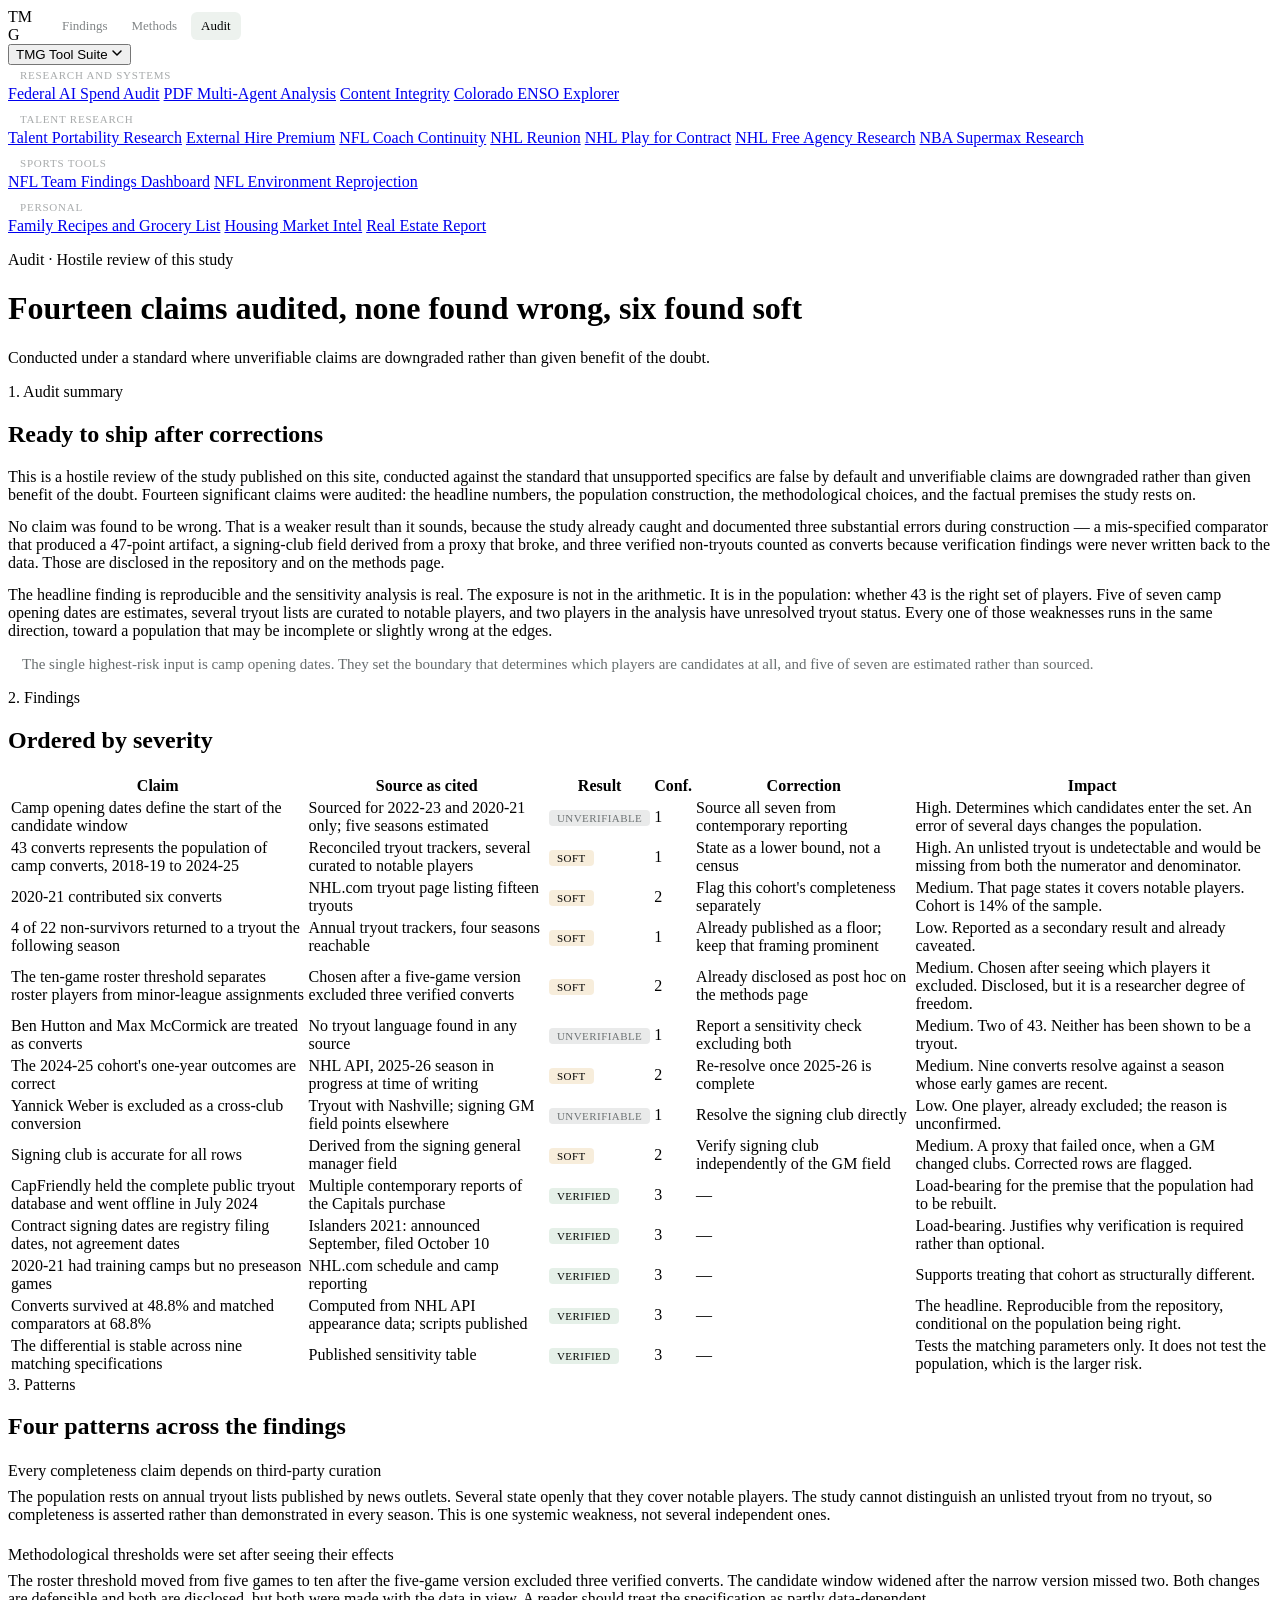
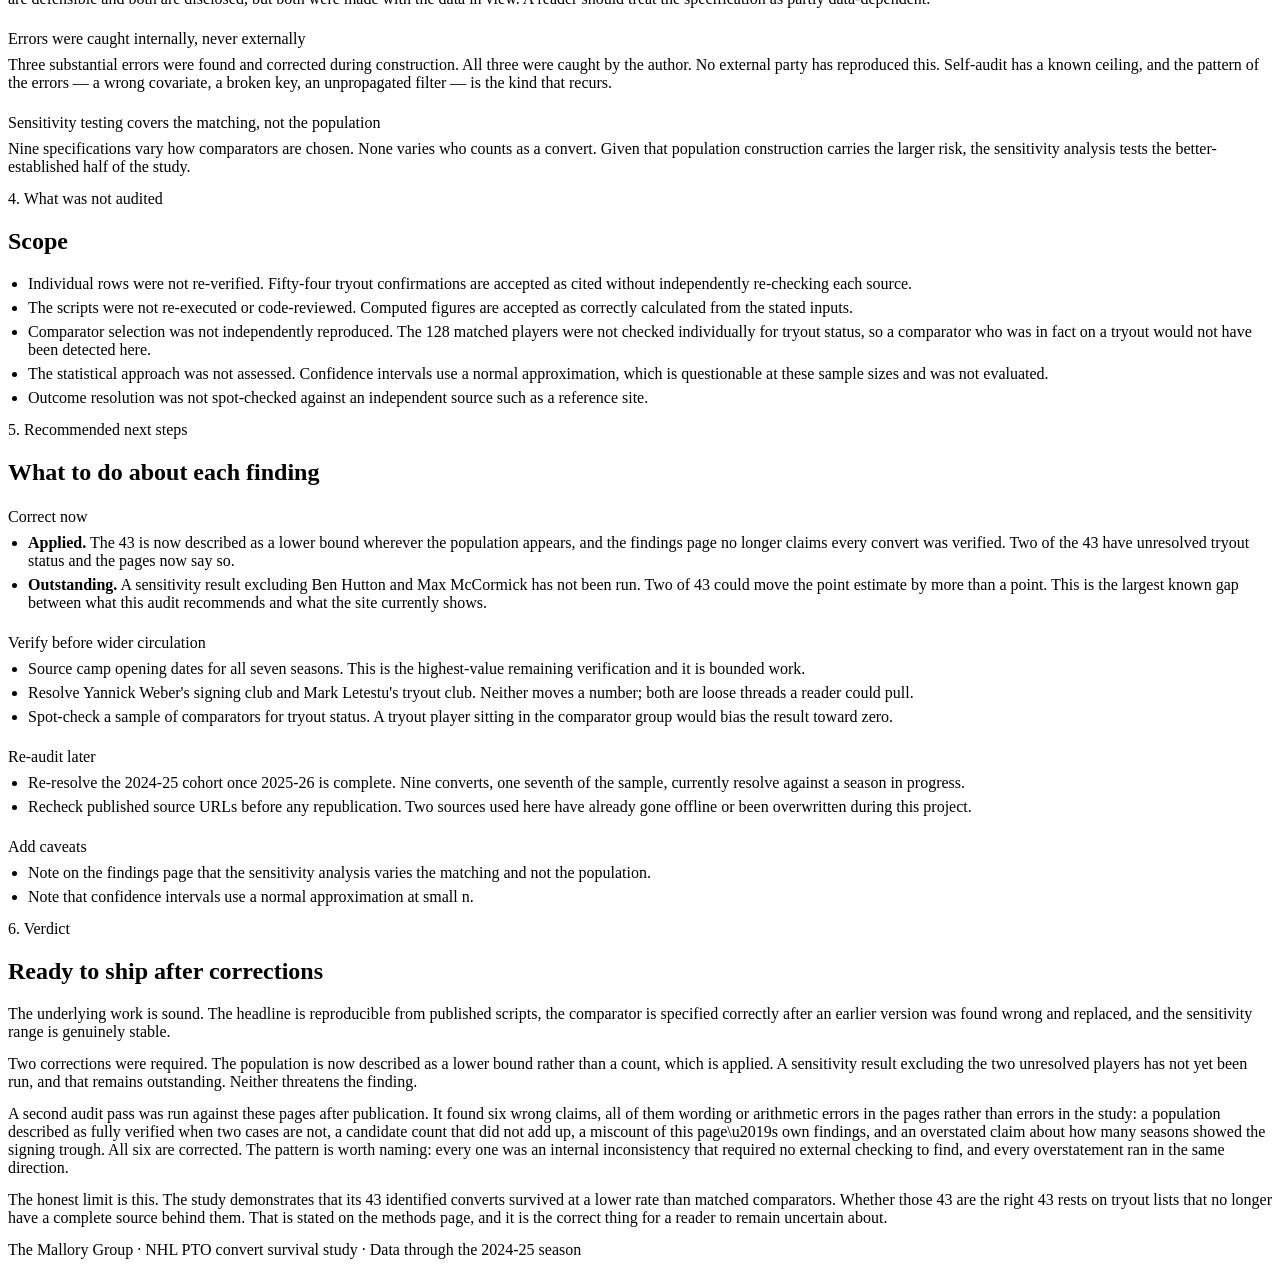
==== commit 0d00fb9e: "update page 2" ====
--- a/audit.html
+++ b/audit.html
@@ -1,632 +1,310 @@
-<!doctype html>
+<!DOCTYPE html>
 <html lang="en">
-  <head>
-    <meta charset="utf-8" />
-    <meta name="viewport" content="width=device-width, initial-scale=1" />
-    <title>Audit | NHL PTO Convert Survival</title>
-    <link rel="preconnect" href="https://fonts.googleapis.com" />
-    <link
-      href="https://fonts.googleapis.com/css2?family=Inter:wght@400;500&display=swap"
-      rel="stylesheet"
-    />
-    <link rel="stylesheet" href="tmg.css" />
-  </head>
-  <body>
-    <nav class="tmg-nav" role="banner">
-      <div class="tmg-nav-left">
-        <div class="tmg-logo" aria-label="The Mallory Group">
-          <span>TM</span>
-          <div class="tmg-logo-divider" aria-hidden="true"></div>
-          <span>G</span>
-        </div>
-      </div>
-      <div class="tmg-nav-center">
-        <div class="tmg-navlinks">
-          <a href="index.html" class="tmg-navlink">Findings</a
-          ><a href="methods.html" class="tmg-navlink">Methods</a
-          ><a href="audit.html" class="tmg-navlink active" aria-current="page"
-            >Audit</a
-          >
-        </div>
-      </div>
-      <div class="tmg-dropdown-wrap">
-        <button
-          class="tmg-dropdown-btn"
-          id="tmgDdBtn"
-          aria-haspopup="true"
-          aria-expanded="false"
-          aria-controls="tmgDdMenu"
-        >
-          TMG Tool Suite
-          <svg
-            class="tmg-chevron"
-            viewBox="0 0 12 12"
-            fill="none"
-            width="12"
-            height="12"
-            aria-hidden="true"
-          >
-            <path
-              d="M2 4l4 4 4-4"
-              stroke="currentColor"
-              stroke-width="1.5"
-              stroke-linecap="round"
-            />
-          </svg>
-        </button>
-        <div class="tmg-dropdown-menu" id="tmgDdMenu" role="menu">
-          <div role="group" aria-label="Research and Systems">
-            <p class="tmg-dd-group">Research and Systems</p>
-            <a
-              href="https://rmallorybpc.github.io/federal-ai-spend-audit/"
-              target="_blank"
-              rel="noreferrer"
-              role="menuitem"
-              >Federal AI Spend Audit</a
-            >
-            <a
-              href="https://rmallorybpc.github.io/pdf-multi-agent-analysis/"
-              target="_blank"
-              rel="noreferrer"
-              role="menuitem"
-              >PDF Multi-Agent Analysis</a
-            >
-            <a
-              href="https://content-integrity-audit.pages.dev/"
-              target="_blank"
-              rel="noreferrer"
-              role="menuitem"
-              >Content Integrity</a
-            >
-            <a
-              href="https://rmallorybpc.github.io/colorado-snowpack-enso/"
-              target="_blank"
-              rel="noreferrer"
-              role="menuitem"
-              >Colorado ENSO Explorer</a
-            >
-          </div>
-          <div role="group" aria-label="Talent Research">
-            <p class="tmg-dd-group">Talent Research</p>
-            <a
-              href="https://rmallorybpc.github.io/talent-portability-research/"
-              target="_blank"
-              rel="noreferrer"
-              role="menuitem"
-              >Talent Portability Research</a
-            >
-            <a
-              href="https://rmallorybpc.github.io/external-hire-premium/"
-              target="_blank"
-              rel="noreferrer"
-              role="menuitem"
-              >External Hire Premium</a
-            >
-            <a
-              href="https://rmallorybpc.github.io/nfl-coach-continuity/"
-              target="_blank"
-              rel="noreferrer"
-              role="menuitem"
-              >NFL Coach Continuity</a
-            >
-            <a
-              href="https://rmallorybpc.github.io/nhl-reunion/"
-              target="_blank"
-              rel="noreferrer"
-              role="menuitem"
-              >NHL Reunion</a
-            >
-            <a
-              href="https://rmallorybpc.github.io/nhl-play-for-contract/"
-              target="_blank"
-              rel="noreferrer"
-              role="menuitem"
-              >NHL Play for Contract</a
-            >
-            <a
-              href="https://rmallorybpc.github.io/nhl-free-agency-research/welcome.html"
-              target="_blank"
-              rel="noreferrer"
-              role="menuitem"
-              >NHL Free Agency Research</a
-            >
-            <a
-              href="https://rmallorybpc.github.io/nba-research-project/"
-              target="_blank"
-              rel="noreferrer"
-              role="menuitem"
-              >NBA Supermax Research</a
-            >
-          </div>
-          <div role="group" aria-label="Sports Tools">
-            <p class="tmg-dd-group">Sports Tools</p>
-            <a
-              href="https://rmallorybpc.github.io/nflanalysis/dashboard/src/findings.html?season=2022&amp;team_id=PHI"
-              target="_blank"
-              rel="noreferrer"
-              role="menuitem"
-              >NFL Team Findings Dashboard</a
-            >
-            <a
-              href="https://rmallorybpc.github.io/nfl-environment-reprojection/"
-              target="_blank"
-              rel="noreferrer"
-              role="menuitem"
-              >NFL Environment Reprojection</a
-            >
-          </div>
-          <div role="group" aria-label="Personal">
-            <p class="tmg-dd-group">Personal</p>
-            <a
-              href="https://rmallorybpc.github.io/recipes/"
-              target="_blank"
-              rel="noreferrer"
-              role="menuitem"
-              >Family Recipes and Grocery List</a
-            >
-            <a
-              href="https://rmallorybpc.github.io/housing-market-intel/"
-              target="_blank"
-              rel="noreferrer"
-              role="menuitem"
-              >Housing Market Intel</a
-            >
-            <a
-              href="https://rmallorybpc.github.io/real-estate-report/"
-              target="_blank"
-              rel="noreferrer"
-              role="menuitem"
-              >Real Estate Report</a
-            >
-          </div>
-        </div>
-      </div>
-    </nav>
-    <div class="tmg-page tmg-container">
-      <div class="tmg-page-header">
-        <p class="tmg-eyebrow">Audit &middot; Hostile review of this study</p>
-        <h1 class="tmg-page-title">
-          Fourteen claims audited, none found wrong, four found soft
-        </h1>
-        <p class="tmg-page-desc">
-          Conducted under a standard where unverifiable claims are downgraded
-          rather than given benefit of the doubt.
-        </p>
-      </div>
-
-      <div class="tmg-bento-grid">
-        <div class="tmg-card-wide prose">
-          <p class="tmg-card-label">1. Audit summary</p>
-          <h2 class="tmg-h2">Ready to ship after corrections</h2>
-          <p>
-            This is a hostile review of the study published on this site,
-            conducted against the standard that unsupported specifics are false
-            by default and unverifiable claims are downgraded rather than given
-            benefit of the doubt. Fourteen significant claims were audited: the
-            headline numbers, the population construction, the methodological
-            choices, and the factual premises the study rests on.
-          </p>
-          <p>
-            No claim was found to be wrong. That is a weaker result than it
-            sounds, because the study already caught and documented three
-            substantial errors during construction &mdash; a mis-specified
-            comparator that produced a 47-point artifact, a signing-club field
-            derived from a proxy that broke, and three verified non-tryouts
-            counted as converts because verification findings were never written
-            back to the data. Those are disclosed in the repository and on the
-            methods page.
-          </p>
-          <p>
-            The headline finding is reproducible and the sensitivity analysis is
-            real. The exposure is not in the arithmetic. It is in the
-            population: whether 43 is the right set of players. Five of seven
-            camp opening dates are estimates, several tryout lists are curated
-            to notable players, and two players in the analysis have unresolved
-            tryout status. Every one of those weaknesses runs in the same
-            direction, toward a population that may be incomplete or slightly
-            wrong at the edges.
-          </p>
-          <p class="note">
-            The single highest-risk input is camp opening dates. They set the
-            boundary that determines which players are candidates at all, and
-            five of seven are estimated rather than sourced.
-          </p>
-        </div>
-
-        <div class="tmg-card-wide prose">
-          <p class="tmg-card-label">2. Findings</p>
-          <h2 class="tmg-h2">Ordered by severity</h2>
-          <div class="scroll">
-            <table class="tmg-table">
-              <thead>
-                <tr>
-                  <th scope="col">Claim</th>
-                  <th scope="col">Source as cited</th>
-                  <th scope="col">Result</th>
-                  <th scope="col">Conf.</th>
-                  <th scope="col">Correction</th>
-                  <th scope="col">Impact</th>
-                </tr>
-              </thead>
-              <tbody>
-                <tr>
-                  <td>
-                    Camp opening dates define the start of the candidate window
-                  </td>
-                  <td>
-                    Sourced for 2022-23 and 2020-21 only; five seasons estimated
-                  </td>
-                  <td><span class="tag t-unver">UNVERIFIABLE</span></td>
-                  <td>1</td>
-                  <td>Source all seven from contemporary reporting</td>
-                  <td>
-                    High. Determines which candidates enter the set. An error of
-                    several days changes the population.
-                  </td>
-                </tr>
-                <tr>
-                  <td>
-                    43 converts represents the population of camp converts,
-                    2018-19 to 2024-25
-                  </td>
-                  <td>
-                    Reconciled tryout trackers, several curated to notable
-                    players
-                  </td>
-                  <td><span class="tag t-soft">SOFT</span></td>
-                  <td>1</td>
-                  <td>State as a lower bound, not a census</td>
-                  <td>
-                    High. An unlisted tryout is undetectable and would be
-                    missing from both the numerator and denominator.
-                  </td>
-                </tr>
-                <tr>
-                  <td>2020-21 contributed six converts</td>
-                  <td>NHL.com tryout page listing fifteen tryouts</td>
-                  <td><span class="tag t-soft">SOFT</span></td>
-                  <td>2</td>
-                  <td>Flag this cohort's completeness separately</td>
-                  <td>
-                    Medium. That page states it covers notable players. Cohort
-                    is 14% of the sample.
-                  </td>
-                </tr>
-                <tr>
-                  <td>
-                    4 of 22 non-survivors returned to a tryout the following
-                    season
-                  </td>
-                  <td>Annual tryout trackers, four seasons reachable</td>
-                  <td><span class="tag t-soft">SOFT</span></td>
-                  <td>1</td>
-                  <td>
-                    Already published as a floor; keep that framing prominent
-                  </td>
-                  <td>
-                    Low. Reported as a secondary result and already caveated.
-                  </td>
-                </tr>
-                <tr>
-                  <td>
-                    The ten-game roster threshold separates roster players from
-                    minor-league assignments
-                  </td>
-                  <td>
-                    Chosen after a five-game version excluded three verified
-                    converts
-                  </td>
-                  <td><span class="tag t-soft">SOFT</span></td>
-                  <td>2</td>
-                  <td>Already disclosed as post hoc on the methods page</td>
-                  <td>
-                    Medium. Chosen after seeing which players it excluded.
-                    Disclosed, but it is a researcher degree of freedom.
-                  </td>
-                </tr>
-                <tr>
-                  <td>Ben Hutton and Max McCormick are treated as converts</td>
-                  <td>No tryout language found in any source</td>
-                  <td><span class="tag t-unver">UNVERIFIABLE</span></td>
-                  <td>1</td>
-                  <td>Report a sensitivity check excluding both</td>
-                  <td>
-                    Medium. Two of 43. Neither has been shown to be a tryout.
-                  </td>
-                </tr>
-                <tr>
-                  <td>The 2024-25 cohort's one-year outcomes are correct</td>
-                  <td>
-                    NHL API, 2025-26 season in progress at time of writing
-                  </td>
-                  <td><span class="tag t-soft">SOFT</span></td>
-                  <td>2</td>
-                  <td>Re-resolve once 2025-26 is complete</td>
-                  <td>
-                    Medium. Nine converts resolve against a season whose early
-                    games are recent.
-                  </td>
-                </tr>
-                <tr>
-                  <td>Yannick Weber is excluded as a cross-club conversion</td>
-                  <td>
-                    Tryout with Nashville; signing GM field points elsewhere
-                  </td>
-                  <td><span class="tag t-unver">UNVERIFIABLE</span></td>
-                  <td>1</td>
-                  <td>Resolve the signing club directly</td>
-                  <td>
-                    Low. One player, already excluded; the reason is
-                    unconfirmed.
-                  </td>
-                </tr>
-                <tr>
-                  <td>Signing club is accurate for all rows</td>
-                  <td>Derived from the signing general manager field</td>
-                  <td><span class="tag t-soft">SOFT</span></td>
-                  <td>2</td>
-                  <td>Verify signing club independently of the GM field</td>
-                  <td>
-                    Medium. A proxy that failed once, when a GM changed clubs.
-                    Corrected rows are flagged.
-                  </td>
-                </tr>
-                <tr>
-                  <td>
-                    CapFriendly held the complete public tryout database and
-                    went offline in July 2024
-                  </td>
-                  <td>
-                    Multiple contemporary reports of the Capitals purchase
-                  </td>
-                  <td><span class="tag t-ver">VERIFIED</span></td>
-                  <td>3</td>
-                  <td>&mdash;</td>
-                  <td>
-                    Load-bearing for the premise that the population had to be
-                    rebuilt.
-                  </td>
-                </tr>
-                <tr>
-                  <td>
-                    Contract signing dates are registry filing dates, not
-                    agreement dates
-                  </td>
-                  <td>Islanders 2021: announced September, filed October 10</td>
-                  <td><span class="tag t-ver">VERIFIED</span></td>
-                  <td>3</td>
-                  <td>&mdash;</td>
-                  <td>
-                    Load-bearing. Justifies why verification is required rather
-                    than optional.
-                  </td>
-                </tr>
-                <tr>
-                  <td>2020-21 had training camps but no preseason games</td>
-                  <td>NHL.com schedule and camp reporting</td>
-                  <td><span class="tag t-ver">VERIFIED</span></td>
-                  <td>3</td>
-                  <td>&mdash;</td>
-                  <td>
-                    Supports treating that cohort as structurally different.
-                  </td>
-                </tr>
-                <tr>
-                  <td>
-                    Converts survived at 48.8% and matched comparators at 68.8%
-                  </td>
-                  <td>
-                    Computed from NHL API appearance data; scripts published
-                  </td>
-                  <td><span class="tag t-ver">VERIFIED</span></td>
-                  <td>3</td>
-                  <td>&mdash;</td>
-                  <td>
-                    The headline. Reproducible from the repository, conditional
-                    on the population being right.
-                  </td>
-                </tr>
-                <tr>
-                  <td>
-                    The differential is stable across nine matching
-                    specifications
-                  </td>
-                  <td>Published sensitivity table</td>
-                  <td><span class="tag t-ver">VERIFIED</span></td>
-                  <td>3</td>
-                  <td>&mdash;</td>
-                  <td>
-                    Tests the matching parameters only. It does not test the
-                    population, which is the larger risk.
-                  </td>
-                </tr>
-              </tbody>
-            </table>
-          </div>
-        </div>
-
-        <div class="tmg-card-wide prose">
-          <p class="tmg-card-label">3. Patterns</p>
-          <h2 class="tmg-h2">Four patterns across the findings</h2>
-          <h3>Every completeness claim depends on third-party curation</h3>
-          <p>
-            The population rests on annual tryout lists published by news
-            outlets. Several state openly that they cover notable players. The
-            study cannot distinguish an unlisted tryout from no tryout, so
-            completeness is asserted rather than demonstrated in every season.
-            This is one systemic weakness, not several independent ones.
-          </p>
-          <h3>Methodological thresholds were set after seeing their effects</h3>
-          <p>
-            The roster threshold moved from five games to ten after the
-            five-game version excluded three verified converts. The candidate
-            window widened after the narrow version missed two. Both changes are
-            defensible and both are disclosed, but both were made with the data
-            in view. A reader should treat the specification as partly
-            data-dependent.
-          </p>
-          <h3>Errors were caught internally, never externally</h3>
-          <p>
-            Three substantial errors were found and corrected during
-            construction. All three were caught by the author. No external party
-            has reproduced this. Self-audit has a known ceiling, and the pattern
-            of the errors &mdash; a wrong covariate, a broken key, an
-            unpropagated filter &mdash; is the kind that recurs.
-          </p>
-          <h3>Sensitivity testing covers the matching, not the population</h3>
-          <p>
-            Nine specifications vary how comparators are chosen. None varies who
-            counts as a convert. Given that population construction carries the
-            larger risk, the sensitivity analysis tests the better-established
-            half of the study.
-          </p>
-        </div>
-
-        <div class="tmg-card-wide prose">
-          <p class="tmg-card-label">4. What was not audited</p>
-          <h2 class="tmg-h2">Scope</h2>
-          <ul>
-            <li>
-              Individual rows were not re-verified. Fifty-four tryout
-              confirmations are accepted as cited without independently
-              re-checking each source.
-            </li>
-            <li>
-              The scripts were not re-executed or code-reviewed. Computed
-              figures are accepted as correctly calculated from the stated
-              inputs.
-            </li>
-            <li>
-              Comparator selection was not independently reproduced. The 128
-              matched players were not checked individually for tryout status,
-              so a comparator who was in fact on a tryout would not have been
-              detected here.
-            </li>
-            <li>
-              The statistical approach was not assessed. Confidence intervals
-              use a normal approximation, which is questionable at these sample
-              sizes and was not evaluated.
-            </li>
-            <li>
-              Outcome resolution was not spot-checked against an independent
-              source such as a reference site.
-            </li>
-          </ul>
-        </div>
-
-        <div class="tmg-card-wide prose">
-          <p class="tmg-card-label">5. Recommended next steps</p>
-          <h2 class="tmg-h2">What to do about each finding</h2>
-          <h3>Correct now</h3>
-          <ul>
-            <li>
-              Add a sensitivity result excluding Ben Hutton and Max McCormick,
-              whose tryout status is unresolved. Two of 43 could move the point
-              estimate by more than a point.
-            </li>
-            <li>
-              State the 43 as a lower bound wherever the population is
-              described, including on the findings page.
-            </li>
-          </ul>
-          <h3>Verify before wider circulation</h3>
-          <ul>
-            <li>
-              Source camp opening dates for all seven seasons. This is the
-              highest-value remaining verification and it is bounded work.
-            </li>
-            <li>
-              Resolve Yannick Weber's signing club and Mark Letestu's tryout
-              club. Neither moves a number; both are loose threads a reader
-              could pull.
-            </li>
-            <li>
-              Spot-check a sample of comparators for tryout status. A tryout
-              player sitting in the comparator group would bias the result
-              toward zero.
-            </li>
-          </ul>
-          <h3>Re-audit later</h3>
-          <ul>
-            <li>
-              Re-resolve the 2024-25 cohort once 2025-26 is complete. Nine
-              converts, one seventh of the sample, currently resolve against a
-              season in progress.
-            </li>
-            <li>
-              Recheck published source URLs before any republication. Two
-              sources used here have already gone offline or been overwritten
-              during this project.
-            </li>
-          </ul>
-          <h3>Add caveats</h3>
-          <ul>
-            <li>
-              Note on the findings page that the sensitivity analysis varies the
-              matching and not the population.
-            </li>
-            <li>
-              Note that confidence intervals use a normal approximation at small
-              n.
-            </li>
-          </ul>
-        </div>
-
-        <div class="tmg-card-wide prose">
-          <p class="tmg-card-label">6. Verdict</p>
-          <h2 class="tmg-h2">Ready to ship after corrections</h2>
-          <p>
-            The underlying work is sound. The headline is reproducible from
-            published scripts, the comparator is specified correctly after an
-            earlier version was found wrong and replaced, and the sensitivity
-            range is genuinely stable.
-          </p>
-          <p>
-            The corrections required are two: publish a sensitivity result
-            excluding the two unresolved players, and describe the population as
-            a lower bound rather than a count. Both are small and neither
-            threatens the finding.
-          </p>
-          <p>
-            The honest limit is this. The study demonstrates that its 43
-            identified converts survived at a lower rate than matched
-            comparators. Whether those 43 are the right 43 rests on tryout lists
-            that no longer have a complete source behind them. That is stated on
-            the methods page, and it is the correct thing for a reader to remain
-            uncertain about.
-          </p>
-        </div>
-      </div>
-    </div>
-    <footer class="tmg-footer">
-      The Mallory Group &middot; NHL PTO convert survival study &middot; Data
-      through the 2024-25 season
-    </footer>
-    <script>
-      (function () {
-        var b = document.getElementById("tmgDdBtn"),
-          m = document.getElementById("tmgDdMenu");
-        if (!b || !m) return;
-        b.addEventListener("click", function (e) {
-          e.stopPropagation();
-          var open = m.classList.toggle("open");
-          b.classList.toggle("open", open);
-          b.setAttribute("aria-expanded", open ? "true" : "false");
-        });
-        document.addEventListener("click", function () {
-          m.classList.remove("open");
-          b.classList.remove("open");
-          b.setAttribute("aria-expanded", "false");
-        });
-        document.addEventListener("keydown", function (e) {
-          if (e.key === "Escape") {
-            m.classList.remove("open");
-            b.classList.remove("open");
-            b.setAttribute("aria-expanded", "false");
-            b.focus();
-          }
-        });
-      })();
-    </script>
-  </body>
-</html>
+<head>
+<meta charset="utf-8">
+<meta name="viewport" content="width=device-width, initial-scale=1">
+<title>Audit | NHL PTO Convert Survival</title>
+<link rel="preconnect" href="https://fonts.googleapis.com">
+<link href="https://fonts.googleapis.com/css2?family=Inter:wght@400;500&display=swap" rel="stylesheet">
+<link rel="stylesheet" href="https://rmallorybpc.github.io/tmg-brand-guide/dist/tmg.css">
+<style>
+    .tmg-nav-left { display:flex; align-items:center; gap:20px; }
+    .tmg-navlinks { display:flex; gap:4px; }
+    .tmg-navlink { font-size:13px; font-weight:500; color:rgba(45,52,54,0.60);
+      text-decoration:none; padding:6px 10px; border-radius:6px; transition:all .12s; }
+    .tmg-navlink:hover { background:rgba(132,169,140,0.10); color:var(--tmg-charcoal); }
+    .tmg-navlink.active { color:var(--tmg-charcoal); background:rgba(132,169,140,0.15); }
+    .tmg-dd-group { font-size:11px; font-weight:500; letter-spacing:.07em;
+      text-transform:uppercase; color:rgba(45,52,54,0.42); margin:10px 12px 4px; }
+    .tmg-dropdown-menu > div:first-child .tmg-dd-group { margin-top:4px; }
+    .tmg-dropdown-menu { min-width:270px; max-height:70vh; overflow-y:auto; }
+    .prose p { margin:0 0 14px; } .prose ul { margin:0 0 14px; padding-left:20px; }
+    .prose li { margin-bottom:6px; }
+    .prose h3 { font-size:16px; font-weight:500; margin:22px 0 8px; }
+    .stat-row { display:flex; gap:var(--tmg-gap); flex-wrap:wrap; margin:18px 0 6px; }
+    .stat { flex:1; min-width:150px; }
+    .big { font-size:40px; font-weight:500; line-height:1.1; margin:0 0 4px; }
+    .neg { color:var(--tmg-error); } .pos { color:var(--tmg-success); }
+    .tag { display:inline-block; font-size:11px; font-weight:500; padding:2px 8px;
+      border-radius:4px; letter-spacing:.04em; }
+    .t-wrong { background:rgba(176,0,32,.12); color:var(--tmg-error); }
+    .t-soft { background:rgba(196,127,0,.14); color:var(--tmg-warning); }
+    .t-unver { background:rgba(45,52,54,.10); color:rgba(45,52,54,.65); }
+    .t-ver { background:rgba(46,133,64,.12); color:var(--tmg-success); }
+    .note { border-left:3px solid var(--tmg-sage); padding:2px 0 2px 14px;
+      margin:16px 0; color:rgba(45,52,54,.72); font-size:15px; }
+    .scroll { overflow-x:auto; }
+</style>
+</head>
+<body>
+<nav class="tmg-nav" role="banner">
+  <div class="tmg-nav-left">
+    <div class="tmg-logo" aria-label="The Mallory Group">
+      <span>TM</span><div class="tmg-logo-divider" aria-hidden="true"></div><span>G</span>
+    </div>
+    <div class="tmg-navlinks"><a href="index.html" class="tmg-navlink">Findings</a><a href="methods.html" class="tmg-navlink">Methods</a><a href="audit.html" class="tmg-navlink active" aria-current="page">Audit</a></div>
+  </div>
+  <div class="tmg-dropdown-wrap">
+    <button class="tmg-dropdown-btn" id="tmgDdBtn" aria-haspopup="true"
+            aria-expanded="false" aria-controls="tmgDdMenu">
+      TMG Tool Suite
+      <svg class="tmg-chevron" viewBox="0 0 12 12" fill="none" width="12" height="12" aria-hidden="true">
+        <path d="M2 4l4 4 4-4" stroke="currentColor" stroke-width="1.5" stroke-linecap="round"/>
+      </svg>
+    </button>
+    <div class="tmg-dropdown-menu" id="tmgDdMenu" role="menu">
+      <div role="group" aria-label="Research and Systems">
+        <p class="tmg-dd-group">Research and Systems</p>
+        <a href="https://rmallorybpc.github.io/federal-ai-spend-audit/" target="_blank" rel="noreferrer" role="menuitem">Federal AI Spend Audit</a>
+        <a href="https://rmallorybpc.github.io/pdf-multi-agent-analysis/" target="_blank" rel="noreferrer" role="menuitem">PDF Multi-Agent Analysis</a>
+        <a href="https://content-integrity-audit.pages.dev/" target="_blank" rel="noreferrer" role="menuitem">Content Integrity</a>
+        <a href="https://rmallorybpc.github.io/colorado-snowpack-enso/" target="_blank" rel="noreferrer" role="menuitem">Colorado ENSO Explorer</a>
+      </div>
+      <div role="group" aria-label="Talent Research">
+        <p class="tmg-dd-group">Talent Research</p>
+        <a href="https://rmallorybpc.github.io/talent-portability-research/" target="_blank" rel="noreferrer" role="menuitem">Talent Portability Research</a>
+        <a href="https://rmallorybpc.github.io/external-hire-premium/" target="_blank" rel="noreferrer" role="menuitem">External Hire Premium</a>
+        <a href="https://rmallorybpc.github.io/nfl-coach-continuity/" target="_blank" rel="noreferrer" role="menuitem">NFL Coach Continuity</a>
+        <a href="https://rmallorybpc.github.io/nhl-reunion/" target="_blank" rel="noreferrer" role="menuitem">NHL Reunion</a>
+        <a href="https://rmallorybpc.github.io/nhl-play-for-contract/" target="_blank" rel="noreferrer" role="menuitem">NHL Play for Contract</a>
+        <a href="https://rmallorybpc.github.io/nhl-free-agency-research/welcome.html" target="_blank" rel="noreferrer" role="menuitem">NHL Free Agency Research</a>
+        <a href="https://rmallorybpc.github.io/nba-research-project/" target="_blank" rel="noreferrer" role="menuitem">NBA Supermax Research</a>
+      </div>
+      <div role="group" aria-label="Sports Tools">
+        <p class="tmg-dd-group">Sports Tools</p>
+        <a href="https://rmallorybpc.github.io/nflanalysis/dashboard/src/findings.html?season=2022&amp;team_id=PHI" target="_blank" rel="noreferrer" role="menuitem">NFL Team Findings Dashboard</a>
+        <a href="https://rmallorybpc.github.io/nfl-environment-reprojection/" target="_blank" rel="noreferrer" role="menuitem">NFL Environment Reprojection</a>
+      </div>
+      <div role="group" aria-label="Personal">
+        <p class="tmg-dd-group">Personal</p>
+        <a href="https://rmallorybpc.github.io/recipes/" target="_blank" rel="noreferrer" role="menuitem">Family Recipes and Grocery List</a>
+        <a href="https://rmallorybpc.github.io/housing-market-intel/" target="_blank" rel="noreferrer" role="menuitem">Housing Market Intel</a>
+        <a href="https://rmallorybpc.github.io/real-estate-report/" target="_blank" rel="noreferrer" role="menuitem">Real Estate Report</a>
+      </div>
+    </div>
+  </div>
+</nav>
+<div class="tmg-page tmg-container">
+  <div class="tmg-page-header">
+    <p class="tmg-eyebrow">Audit &middot; Hostile review of this study</p>
+    <h1 class="tmg-page-title">Fourteen claims audited, none found wrong, six found soft</h1>
+    <p class="tmg-page-desc">Conducted under a standard where unverifiable claims are downgraded rather than given benefit of the doubt.</p>
+  </div>
+
+  <div class="tmg-bento-grid">
+
+    <div class="tmg-card-wide prose">
+      <p class="tmg-card-label">1. Audit summary</p>
+      <h2 class="tmg-h2">Ready to ship after corrections</h2>
+      <p>This is a hostile review of the study published on this site, conducted against the
+      standard that unsupported specifics are false by default and unverifiable claims are
+      downgraded rather than given benefit of the doubt. Fourteen significant claims were
+      audited: the headline numbers, the population construction, the methodological choices,
+      and the factual premises the study rests on.</p>
+      <p>No claim was found to be wrong. That is a weaker result than it sounds, because the
+      study already caught and documented three substantial errors during construction &mdash;
+      a mis-specified comparator that produced a 47-point artifact, a signing-club field
+      derived from a proxy that broke, and three verified non-tryouts counted as converts
+      because verification findings were never written back to the data. Those are disclosed
+      in the repository and on the methods page.</p>
+      <p>The headline finding is reproducible and the sensitivity analysis is real. The
+      exposure is not in the arithmetic. It is in the population: whether 43 is the right set
+      of players. Five of seven camp opening dates are estimates, several tryout lists are
+      curated to notable players, and two players in the analysis have unresolved tryout
+      status. Every one of those weaknesses runs in the same direction, toward a population
+      that may be incomplete or slightly wrong at the edges.</p>
+      <p class="note">The single highest-risk input is camp opening dates. They set the
+      boundary that determines which players are candidates at all, and five of seven are
+      estimated rather than sourced.</p>
+    </div>
+
+    <div class="tmg-card-wide prose">
+      <p class="tmg-card-label">2. Findings</p>
+      <h2 class="tmg-h2">Ordered by severity</h2>
+      <div class="scroll">
+      <table class="tmg-table">
+        <thead>
+          <tr>
+            <th scope="col">Claim</th>
+            <th scope="col">Source as cited</th>
+            <th scope="col">Result</th>
+            <th scope="col">Conf.</th>
+            <th scope="col">Correction</th>
+            <th scope="col">Impact</th>
+          </tr>
+        </thead>
+        <tbody><tr>
+      <td>Camp opening dates define the start of the candidate window</td><td>Sourced for 2022-23 and 2020-21 only; five seasons estimated</td>
+      <td><span class="tag t-unver">UNVERIFIABLE</span></td>
+      <td>1</td><td>Source all seven from contemporary reporting</td><td>High. Determines which candidates enter the set. An error of several days changes the population.</td></tr><tr>
+      <td>43 converts represents the population of camp converts, 2018-19 to 2024-25</td><td>Reconciled tryout trackers, several curated to notable players</td>
+      <td><span class="tag t-soft">SOFT</span></td>
+      <td>1</td><td>State as a lower bound, not a census</td><td>High. An unlisted tryout is undetectable and would be missing from both the numerator and denominator.</td></tr><tr>
+      <td>2020-21 contributed six converts</td><td>NHL.com tryout page listing fifteen tryouts</td>
+      <td><span class="tag t-soft">SOFT</span></td>
+      <td>2</td><td>Flag this cohort's completeness separately</td><td>Medium. That page states it covers notable players. Cohort is 14% of the sample.</td></tr><tr>
+      <td>4 of 22 non-survivors returned to a tryout the following season</td><td>Annual tryout trackers, four seasons reachable</td>
+      <td><span class="tag t-soft">SOFT</span></td>
+      <td>1</td><td>Already published as a floor; keep that framing prominent</td><td>Low. Reported as a secondary result and already caveated.</td></tr><tr>
+      <td>The ten-game roster threshold separates roster players from minor-league assignments</td><td>Chosen after a five-game version excluded three verified converts</td>
+      <td><span class="tag t-soft">SOFT</span></td>
+      <td>2</td><td>Already disclosed as post hoc on the methods page</td><td>Medium. Chosen after seeing which players it excluded. Disclosed, but it is a researcher degree of freedom.</td></tr><tr>
+      <td>Ben Hutton and Max McCormick are treated as converts</td><td>No tryout language found in any source</td>
+      <td><span class="tag t-unver">UNVERIFIABLE</span></td>
+      <td>1</td><td>Report a sensitivity check excluding both</td><td>Medium. Two of 43. Neither has been shown to be a tryout.</td></tr><tr>
+      <td>The 2024-25 cohort's one-year outcomes are correct</td><td>NHL API, 2025-26 season in progress at time of writing</td>
+      <td><span class="tag t-soft">SOFT</span></td>
+      <td>2</td><td>Re-resolve once 2025-26 is complete</td><td>Medium. Nine converts resolve against a season whose early games are recent.</td></tr><tr>
+      <td>Yannick Weber is excluded as a cross-club conversion</td><td>Tryout with Nashville; signing GM field points elsewhere</td>
+      <td><span class="tag t-unver">UNVERIFIABLE</span></td>
+      <td>1</td><td>Resolve the signing club directly</td><td>Low. One player, already excluded; the reason is unconfirmed.</td></tr><tr>
+      <td>Signing club is accurate for all rows</td><td>Derived from the signing general manager field</td>
+      <td><span class="tag t-soft">SOFT</span></td>
+      <td>2</td><td>Verify signing club independently of the GM field</td><td>Medium. A proxy that failed once, when a GM changed clubs. Corrected rows are flagged.</td></tr><tr>
+      <td>CapFriendly held the complete public tryout database and went offline in July 2024</td><td>Multiple contemporary reports of the Capitals purchase</td>
+      <td><span class="tag t-ver">VERIFIED</span></td>
+      <td>3</td><td>&mdash;</td><td>Load-bearing for the premise that the population had to be rebuilt.</td></tr><tr>
+      <td>Contract signing dates are registry filing dates, not agreement dates</td><td>Islanders 2021: announced September, filed October 10</td>
+      <td><span class="tag t-ver">VERIFIED</span></td>
+      <td>3</td><td>&mdash;</td><td>Load-bearing. Justifies why verification is required rather than optional.</td></tr><tr>
+      <td>2020-21 had training camps but no preseason games</td><td>NHL.com schedule and camp reporting</td>
+      <td><span class="tag t-ver">VERIFIED</span></td>
+      <td>3</td><td>&mdash;</td><td>Supports treating that cohort as structurally different.</td></tr><tr>
+      <td>Converts survived at 48.8% and matched comparators at 68.8%</td><td>Computed from NHL API appearance data; scripts published</td>
+      <td><span class="tag t-ver">VERIFIED</span></td>
+      <td>3</td><td>&mdash;</td><td>The headline. Reproducible from the repository, conditional on the population being right.</td></tr><tr>
+      <td>The differential is stable across nine matching specifications</td><td>Published sensitivity table</td>
+      <td><span class="tag t-ver">VERIFIED</span></td>
+      <td>3</td><td>&mdash;</td><td>Tests the matching parameters only. It does not test the population, which is the larger risk.</td></tr></tbody>
+      </table>
+      </div>
+    </div>
+
+    <div class="tmg-card-wide prose">
+      <p class="tmg-card-label">3. Patterns</p>
+      <h2 class="tmg-h2">Four patterns across the findings</h2>
+      <h3>Every completeness claim depends on third-party curation</h3>
+      <p>The population rests on annual tryout lists published by news outlets. Several state
+      openly that they cover notable players. The study cannot distinguish an unlisted tryout
+      from no tryout, so completeness is asserted rather than demonstrated in every season.
+      This is one systemic weakness, not several independent ones.</p>
+      <h3>Methodological thresholds were set after seeing their effects</h3>
+      <p>The roster threshold moved from five games to ten after the five-game version
+      excluded three verified converts. The candidate window widened after the narrow version
+      missed two. Both changes are defensible and both are disclosed, but both were made with
+      the data in view. A reader should treat the specification as partly data-dependent.</p>
+      <h3>Errors were caught internally, never externally</h3>
+      <p>Three substantial errors were found and corrected during construction. All three were
+      caught by the author. No external party has reproduced this. Self-audit has a known
+      ceiling, and the pattern of the errors &mdash; a wrong covariate, a broken key, an
+      unpropagated filter &mdash; is the kind that recurs.</p>
+      <h3>Sensitivity testing covers the matching, not the population</h3>
+      <p>Nine specifications vary how comparators are chosen. None varies who counts as a
+      convert. Given that population construction carries the larger risk, the sensitivity
+      analysis tests the better-established half of the study.</p>
+    </div>
+
+    <div class="tmg-card-wide prose">
+      <p class="tmg-card-label">4. What was not audited</p>
+      <h2 class="tmg-h2">Scope</h2>
+      <ul>
+        <li>Individual rows were not re-verified. Fifty-four tryout confirmations are accepted
+        as cited without independently re-checking each source.</li>
+        <li>The scripts were not re-executed or code-reviewed. Computed figures are accepted
+        as correctly calculated from the stated inputs.</li>
+        <li>Comparator selection was not independently reproduced. The 128 matched players
+        were not checked individually for tryout status, so a comparator who was in fact on a
+        tryout would not have been detected here.</li>
+        <li>The statistical approach was not assessed. Confidence intervals use a normal
+        approximation, which is questionable at these sample sizes and was not evaluated.</li>
+        <li>Outcome resolution was not spot-checked against an independent source such as a
+        reference site.</li>
+      </ul>
+    </div>
+
+    <div class="tmg-card-wide prose">
+      <p class="tmg-card-label">5. Recommended next steps</p>
+      <h2 class="tmg-h2">What to do about each finding</h2>
+      <h3>Correct now</h3>
+      <ul>
+        <li><strong>Applied.</strong> The 43 is now described as a lower bound wherever the
+        population appears, and the findings page no longer claims every convert was verified.
+        Two of the 43 have unresolved tryout status and the pages now say so.</li>
+        <li><strong>Outstanding.</strong> A sensitivity result excluding Ben Hutton and Max
+        McCormick has not been run. Two of 43 could move the point estimate by more than a
+        point. This is the largest known gap between what this audit recommends and what the
+        site currently shows.</li>
+      </ul>
+      <h3>Verify before wider circulation</h3>
+      <ul>
+        <li>Source camp opening dates for all seven seasons. This is the highest-value
+        remaining verification and it is bounded work.</li>
+        <li>Resolve Yannick Weber's signing club and Mark Letestu's tryout club. Neither moves
+        a number; both are loose threads a reader could pull.</li>
+        <li>Spot-check a sample of comparators for tryout status. A tryout player sitting in
+        the comparator group would bias the result toward zero.</li>
+      </ul>
+      <h3>Re-audit later</h3>
+      <ul>
+        <li>Re-resolve the 2024-25 cohort once 2025-26 is complete. Nine converts, one seventh
+        of the sample, currently resolve against a season in progress.</li>
+        <li>Recheck published source URLs before any republication. Two sources used here have
+        already gone offline or been overwritten during this project.</li>
+      </ul>
+      <h3>Add caveats</h3>
+      <ul>
+        <li>Note on the findings page that the sensitivity analysis varies the matching and not
+        the population.</li>
+        <li>Note that confidence intervals use a normal approximation at small n.</li>
+      </ul>
+    </div>
+
+    <div class="tmg-card-wide prose">
+      <p class="tmg-card-label">6. Verdict</p>
+      <h2 class="tmg-h2">Ready to ship after corrections</h2>
+      <p>The underlying work is sound. The headline is reproducible from published scripts,
+      the comparator is specified correctly after an earlier version was found wrong and
+      replaced, and the sensitivity range is genuinely stable.</p>
+      <p>Two corrections were required. The population is now described as a lower bound
+      rather than a count, which is applied. A sensitivity result excluding the two unresolved
+      players has not yet been run, and that remains outstanding. Neither threatens the
+      finding.</p>
+      <p>A second audit pass was run against these pages after publication. It found six wrong
+      claims, all of them wording or arithmetic errors in the pages rather than errors in the
+      study: a population described as fully verified when two cases are not, a candidate count
+      that did not add up, a miscount of this page\u2019s own findings, and an overstated claim
+      about how many seasons showed the signing trough. All six are corrected. The pattern is
+      worth naming: every one was an internal inconsistency that required no external checking
+      to find, and every overstatement ran in the same direction.</p>
+      <p>The honest limit is this. The study demonstrates that its 43 identified converts
+      survived at a lower rate than matched comparators. Whether those 43 are the right 43
+      rests on tryout lists that no longer have a complete source behind them. That is stated
+      on the methods page, and it is the correct thing for a reader to remain uncertain about.</p>
+    </div>
+
+  </div>
+
+</div>
+<footer class="tmg-footer">The Mallory Group &middot; NHL PTO convert survival study &middot; Data through the 2024-25 season</footer>
+<script>
+(function(){
+  var b=document.getElementById('tmgDdBtn'), m=document.getElementById('tmgDdMenu');
+  if(!b||!m) return;
+  b.addEventListener('click',function(e){
+    e.stopPropagation();
+    var open=m.classList.toggle('open');
+    b.classList.toggle('open',open);
+    b.setAttribute('aria-expanded',open?'true':'false');
+  });
+  document.addEventListener('click',function(){
+    m.classList.remove('open'); b.classList.remove('open');
+    b.setAttribute('aria-expanded','false');
+  });
+  document.addEventListener('keydown',function(e){
+    if(e.key==='Escape'){ m.classList.remove('open'); b.classList.remove('open');
+      b.setAttribute('aria-expanded','false'); b.focus(); }
+  });
+})();
+</script>
+</body>
+</html>
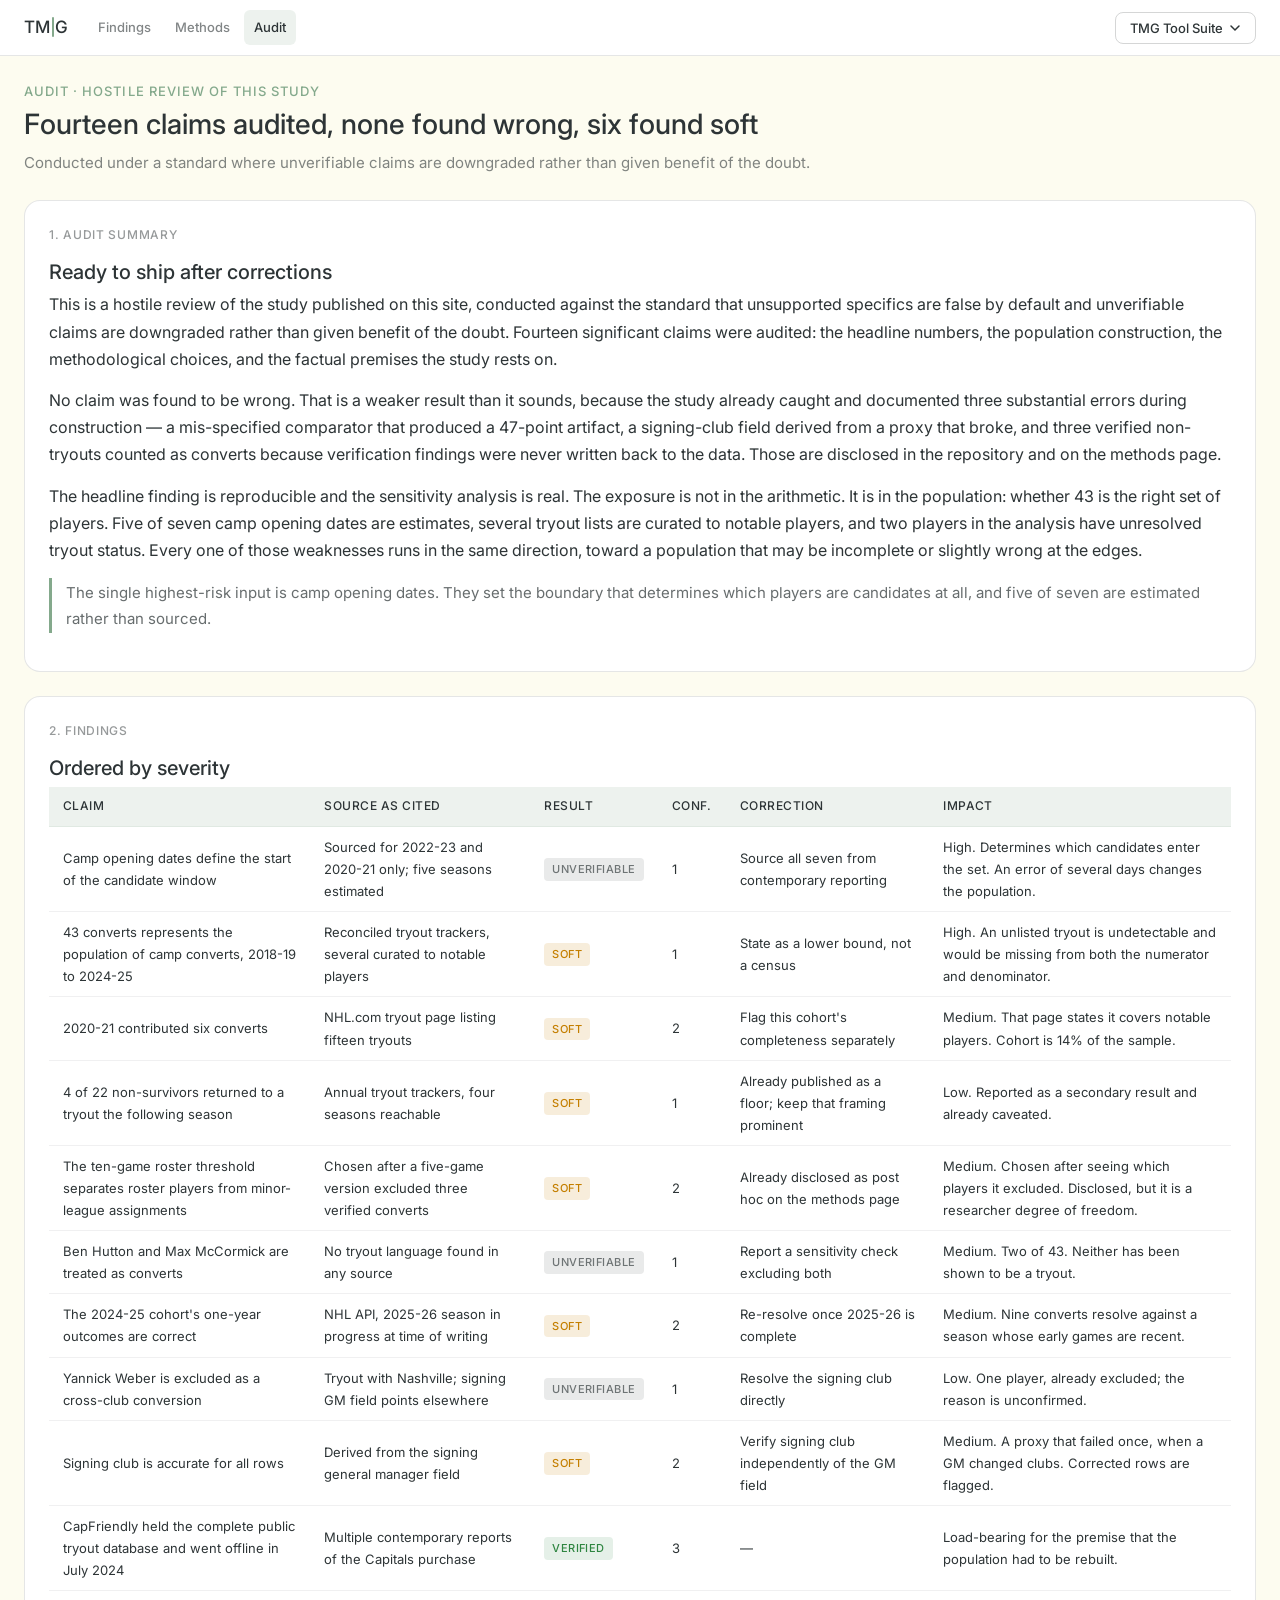
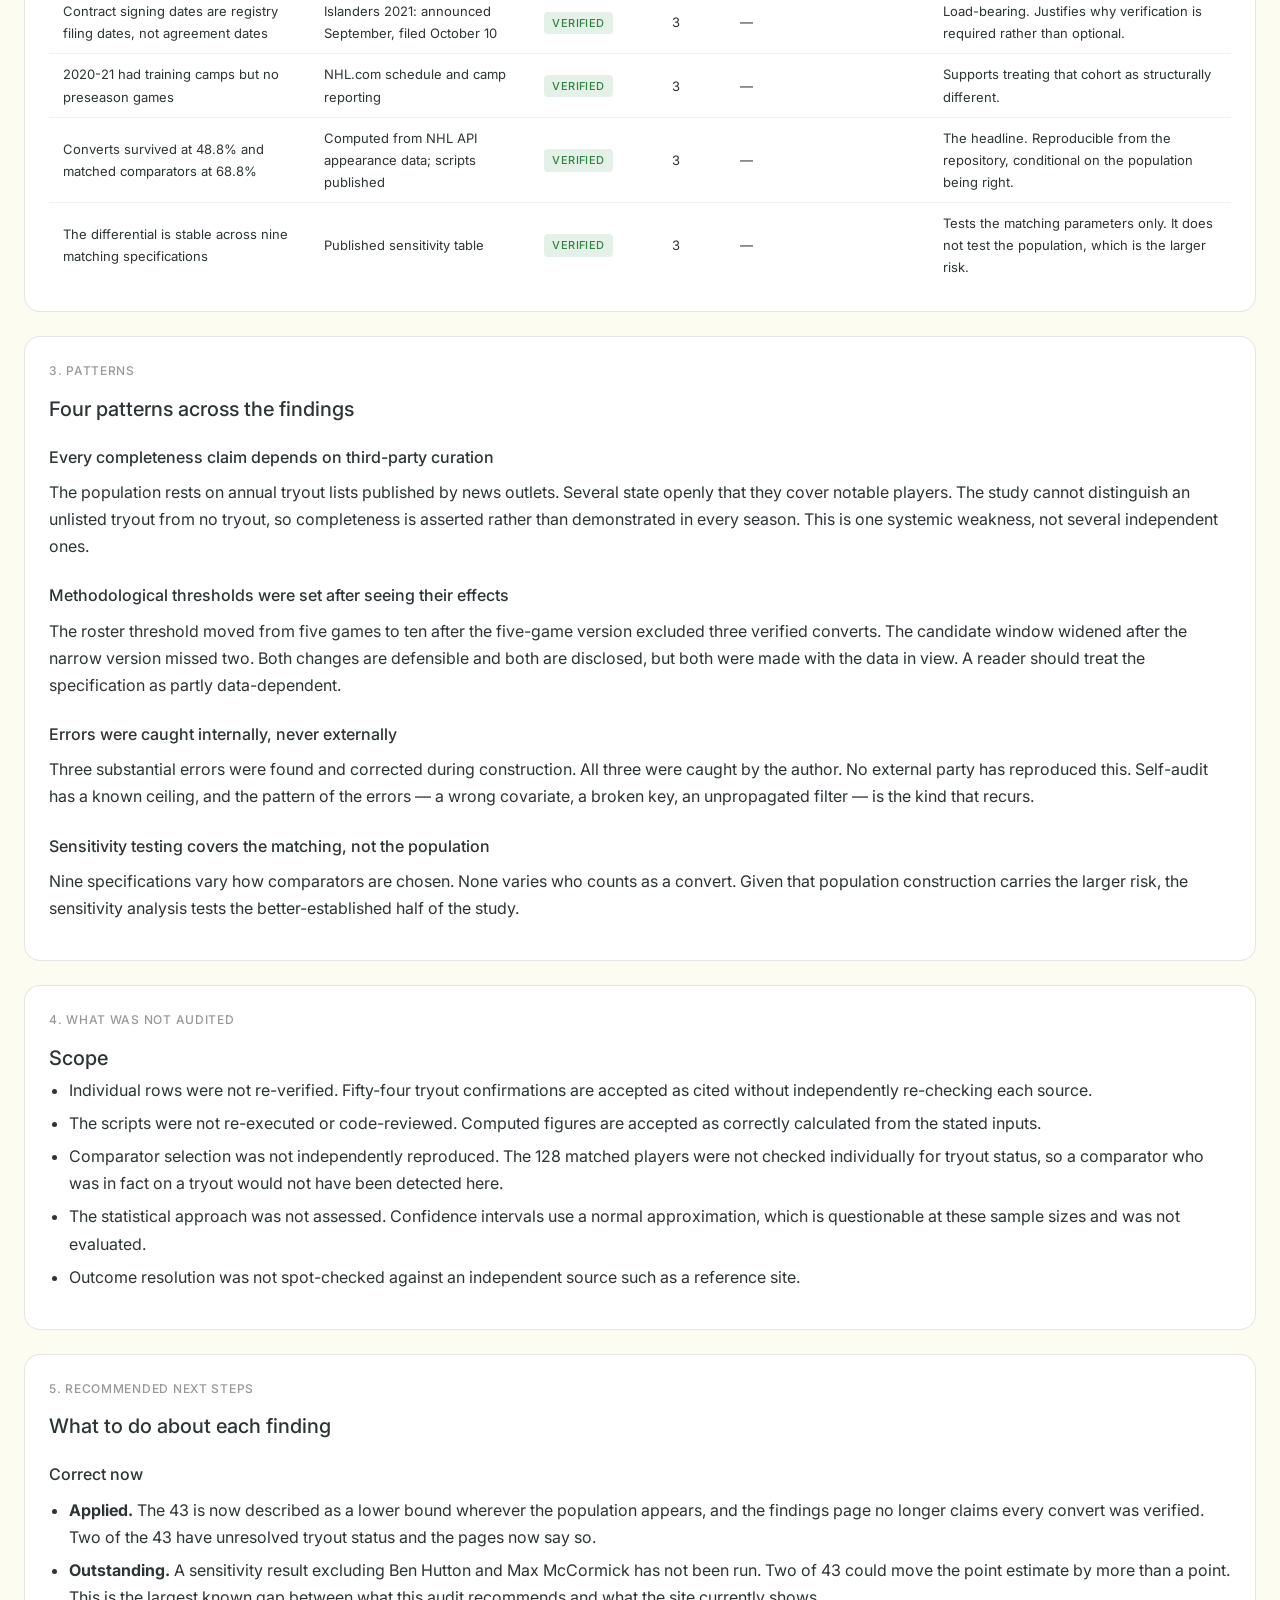
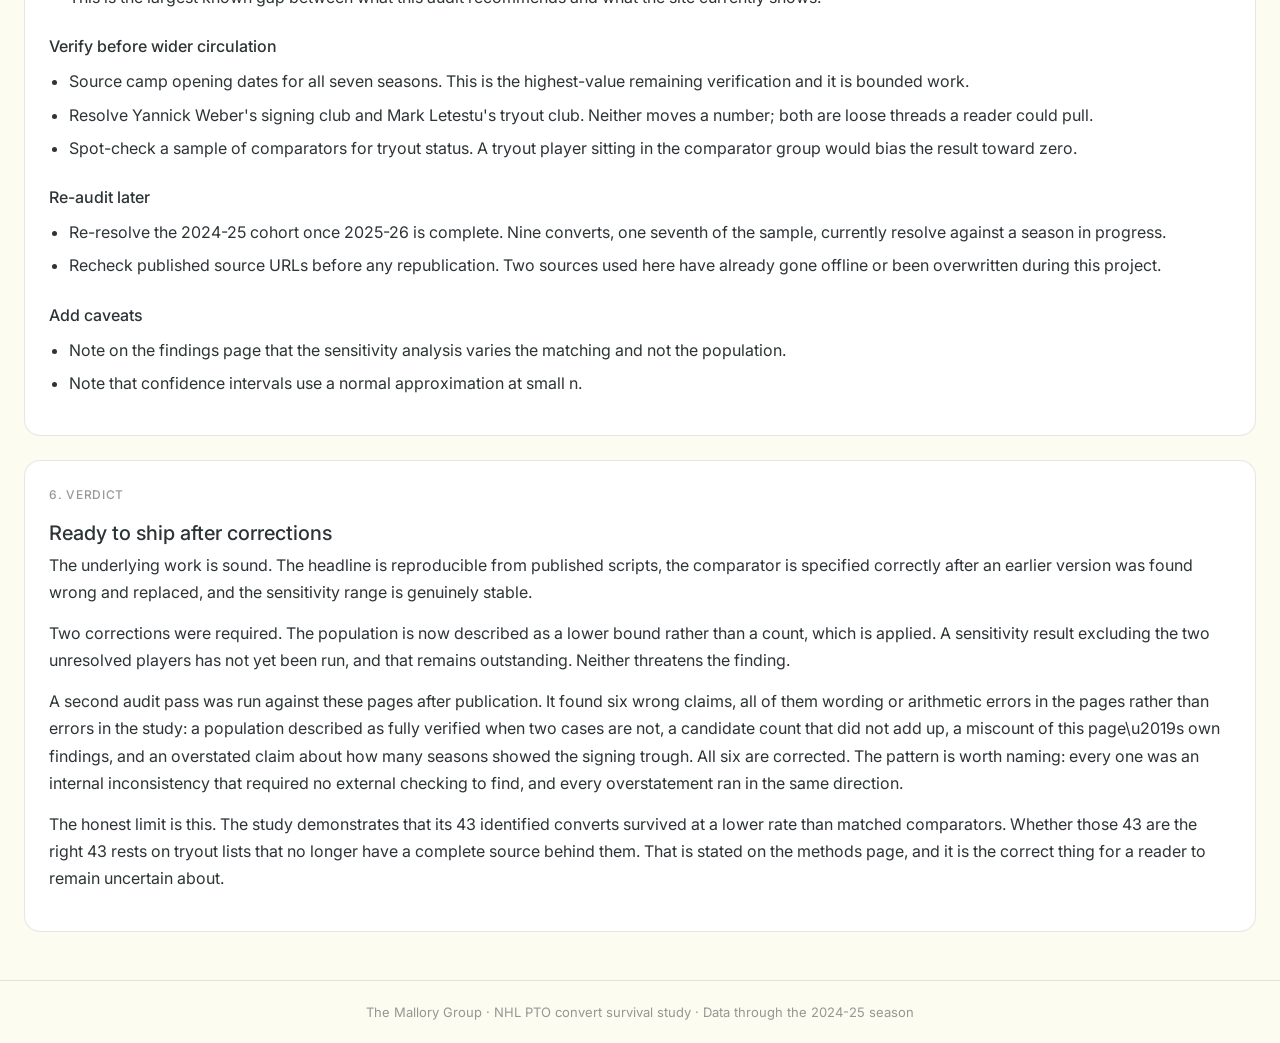
==== commit df38a421: "Refactor stylesheet links and improve dropdown functionality for better accessibility and performanc" ====
--- a/audit.html
+++ b/audit.html
@@ -6,7 +6,7 @@
 <title>Audit | NHL PTO Convert Survival</title>
 <link rel="preconnect" href="https://fonts.googleapis.com">
 <link href="https://fonts.googleapis.com/css2?family=Inter:wght@400;500&display=swap" rel="stylesheet">
-<link rel="stylesheet" href="https://rmallorybpc.github.io/tmg-brand-guide/dist/tmg.css">
+<link rel="stylesheet" href="tmg.css">
 <style>
     .tmg-nav-left { display:flex; align-items:center; gap:20px; }
     .tmg-navlinks { display:flex; gap:4px; }
@@ -18,6 +18,7 @@
       text-transform:uppercase; color:rgba(45,52,54,0.42); margin:10px 12px 4px; }
     .tmg-dropdown-menu > div:first-child .tmg-dd-group { margin-top:4px; }
     .tmg-dropdown-menu { min-width:270px; max-height:70vh; overflow-y:auto; }
+    .tmg-dropdown-wrap { justify-self:end; }
     .prose p { margin:0 0 14px; } .prose ul { margin:0 0 14px; padding-left:20px; }
     .prose li { margin-bottom:6px; }
     .prose h3 { font-size:16px; font-weight:500; margin:22px 0 8px; }
@@ -287,22 +288,31 @@
 </div>
 <footer class="tmg-footer">The Mallory Group &middot; NHL PTO convert survival study &middot; Data through the 2024-25 season</footer>
 <script>
-(function(){
-  var b=document.getElementById('tmgDdBtn'), m=document.getElementById('tmgDdMenu');
-  if(!b||!m) return;
-  b.addEventListener('click',function(e){
+(function () {
+  const btn  = document.getElementById('tmgDdBtn');
+  const menu = document.getElementById('tmgDdMenu');
+  if (!btn || !menu) return;
+
+  btn.addEventListener('click', function (e) {
     e.stopPropagation();
-    var open=m.classList.toggle('open');
-    b.classList.toggle('open',open);
-    b.setAttribute('aria-expanded',open?'true':'false');
+    const isOpen = menu.classList.toggle('open');
+    btn.classList.toggle('open', isOpen);
+    btn.setAttribute('aria-expanded', String(isOpen));
   });
-  document.addEventListener('click',function(){
-    m.classList.remove('open'); b.classList.remove('open');
-    b.setAttribute('aria-expanded','false');
+
+  document.addEventListener('click', function () {
+    menu.classList.remove('open');
+    btn.classList.remove('open');
+    btn.setAttribute('aria-expanded', 'false');
   });
-  document.addEventListener('keydown',function(e){
-    if(e.key==='Escape'){ m.classList.remove('open'); b.classList.remove('open');
-      b.setAttribute('aria-expanded','false'); b.focus(); }
+
+  document.addEventListener('keydown', function (e) {
+    if (e.key === 'Escape') {
+      menu.classList.remove('open');
+      btn.classList.remove('open');
+      btn.setAttribute('aria-expanded', 'false');
+      btn.focus();
+    }
   });
 })();
 </script>
--- a/tmg.css
+++ b/tmg.css
@@ -0,0 +1,325 @@
+/* ============================================================
+   TMG Design System — The Mallory Group
+   dist/tmg.css — v2.0
+
+   CDN usage (add to every repo <head>):
+   <link rel="stylesheet" href="https://rmallorybpc.github.io/tmg-brand-guide/dist/tmg.css">
+
+   Google Font (add above the CSS link):
+   <link rel="preconnect" href="https://fonts.googleapis.com">
+   <link href="https://fonts.googleapis.com/css2?family=Inter:wght@400;500&display=swap" rel="stylesheet">
+   ============================================================ */
+
+
+/* ── 1. Tokens ─────────────────────────────────────────────── */
+:root {
+  /* Palette */
+  --tmg-cream:        #FDFCF0;
+  --tmg-charcoal:     #2D3436;
+  --tmg-sage:         #84A98C;
+  --tmg-sage-hover:   #6B8F74;
+  --tmg-charcoal-hover: #3D4446;
+  --tmg-white:        #FFFFFF;
+  --tmg-muted:        rgba(45, 52, 54, 0.55);
+  --tmg-muted-strong: rgba(45, 52, 54, 0.60);
+  --tmg-hint:         rgba(45, 52, 54, 0.35);
+  --tmg-ghost-border: rgba(45, 52, 54, 0.20);
+
+  /* Semantic */
+  --tmg-bg:           var(--tmg-cream);
+  --tmg-text:         var(--tmg-charcoal);
+  --tmg-accent:       var(--tmg-sage);
+  --tmg-surface:      var(--tmg-white);
+
+  /* Status */
+  --tmg-success:      #2E8540;
+  --tmg-warning:      #C47F00;
+  --tmg-error:        #B00020;
+
+  /* Borders */
+  --tmg-border:       1px solid rgba(45, 52, 54, 0.12);
+  --tmg-border-hover: 1px solid rgba(132, 169, 140, 0.50);
+
+  /* Radii */
+  --tmg-bento-radius: 16px;
+  --tmg-nav-radius:   8px;
+  --tmg-btn-radius:   8px;
+
+  /* Spacing */
+  --tmg-gap:          24px;
+  --tmg-gap-sm:       12px;
+
+  /* Elevation */
+  --tmg-shadow-sm:    0 1px 3px rgba(45, 52, 54, 0.08);
+  --tmg-shadow-md:    0 2px 8px rgba(45, 52, 54, 0.10);
+}
+
+
+/* ── 2. Reset & base ───────────────────────────────────────── */
+*, *::before, *::after { box-sizing: border-box; }
+
+body {
+  background: var(--tmg-bg);
+  color: var(--tmg-text);
+  font-family: Inter, -apple-system, BlinkMacSystemFont, "Segoe UI", Roboto, "Helvetica Neue", Arial, sans-serif;
+  font-size: 16px;
+  line-height: 1.7;
+  margin: 0;
+}
+
+:focus-visible {
+  outline: 3px solid rgba(132, 169, 140, 0.40);
+  outline-offset: 2px;
+}
+
+.sr-only {
+  position: absolute; width: 1px; height: 1px; padding: 0;
+  margin: -1px; overflow: hidden; clip: rect(0,0,0,0);
+  white-space: nowrap; border: 0;
+}
+
+
+/* ── 3. Typography ─────────────────────────────────────────── */
+.tmg-eyebrow    { font-size: 13px;  font-weight: 500; letter-spacing: 0.08em; text-transform: uppercase; color: var(--tmg-sage); margin: 0 0 4px; }
+.tmg-h1         { font-size: 28px;  font-weight: 500; line-height: 1.3; color: var(--tmg-charcoal); margin: 0 0 8px; }
+.tmg-h2         { font-size: 20px;  font-weight: 500; line-height: 1.3; color: var(--tmg-charcoal); margin: 0 0 6px; }
+.tmg-h3         { font-size: 16px;  font-weight: 500; line-height: 1.3; color: var(--tmg-charcoal); margin: 0 0 6px; }
+.tmg-body       { font-size: 16px;  font-weight: 400; line-height: 1.7; color: var(--tmg-charcoal); }
+.tmg-body-sm    { font-size: 13px;  font-weight: 400; color: var(--tmg-charcoal); }
+.tmg-label      { font-size: 13px;  font-weight: 500; color: var(--tmg-charcoal); }
+.tmg-label-caps { font-size: 12px;  font-weight: 500; letter-spacing: 0.06em; text-transform: uppercase; color: rgba(45,52,54,0.50); }
+.tmg-metric     { font-size: 28px;  font-weight: 500; color: var(--tmg-charcoal); }
+.tmg-text-muted { color: rgba(45, 52, 54, 0.55); }
+.tmg-text-accent{ color: var(--tmg-sage); }
+
+a { color: var(--tmg-sage-hover); }
+a:hover { color: var(--tmg-charcoal); }
+
+
+/* ── 4. Navigation ─────────────────────────────────────────── */
+.tmg-nav {
+  position: sticky; top: 0; z-index: 100;
+  background: var(--tmg-white); border-bottom: var(--tmg-border);
+  padding: 0 24px; height: 56px;
+  display: grid; grid-template-columns: 1fr auto 1fr; align-items: center;
+}
+
+.tmg-logo {
+  display: flex; align-items: center;
+  font-size: 17px; font-weight: 500; letter-spacing: 0.02em;
+  color: var(--tmg-charcoal); text-decoration: none;
+}
+
+.tmg-logo-divider {
+  width: 2px; height: 20px;
+  background: var(--tmg-sage); border-radius: 2px; margin: 0 1px;
+}
+
+.tmg-dropdown-wrap { position: relative; justify-self: end; }
+.tmg-nav > .tmg-dropdown-wrap:last-child { grid-column: 3; }
+
+.tmg-dropdown-btn {
+  background: transparent; border: 1px solid rgba(45,52,54,0.20);
+  border-radius: var(--tmg-btn-radius); padding: 7px 14px;
+  font-size: 13px; font-weight: 500; color: var(--tmg-charcoal);
+  cursor: pointer; display: inline-flex; align-items: center; gap: 6px;
+  font-family: inherit; transition: background 0.15s;
+}
+.tmg-dropdown-btn:hover,
+.tmg-dropdown-btn.open          { background: rgba(132,169,140,0.10); }
+.tmg-dropdown-btn:focus-visible { outline: 3px solid rgba(132,169,140,0.35); outline-offset: 2px; }
+
+.tmg-chevron { transition: transform 0.2s; flex-shrink: 0; }
+.tmg-dropdown-btn.open .tmg-chevron { transform: rotate(180deg); }
+
+.tmg-dropdown-menu {
+  display: none; position: absolute; right: 0; top: calc(100% + 6px);
+  background: var(--tmg-white); border: var(--tmg-border);
+  border-radius: 10px; padding: 6px; min-width: 220px;
+  z-index: 200; box-shadow: var(--tmg-shadow-md);
+}
+.tmg-dropdown-menu.open { display: block; }
+
+.tmg-dropdown-menu a {
+  display: block; padding: 8px 12px; border-radius: 6px;
+  font-size: 13px; color: var(--tmg-charcoal); text-decoration: none;
+  transition: background 0.12s, color 0.12s;
+}
+.tmg-dropdown-menu a:hover          { background: rgba(132,169,140,0.12); color: var(--tmg-sage-hover); }
+.tmg-dropdown-menu a:focus-visible  { outline: 2px solid var(--tmg-sage); outline-offset: -2px; border-radius: 6px; }
+
+
+/* ── 5. Layout ─────────────────────────────────────────────── */
+.tmg-page {
+  background: var(--tmg-bg);
+  min-height: 100vh;
+  padding: var(--tmg-gap);
+}
+
+.tmg-container {
+  max-width: 1280px;
+  margin: 0 auto;
+}
+
+.tmg-bento-grid {
+  display: grid;
+  grid-template-columns: repeat(auto-fit, minmax(280px, 1fr));
+  gap: var(--tmg-gap);
+}
+
+.tmg-page-header { margin-bottom: var(--tmg-gap); }
+.tmg-page-title  { font-size: 28px; font-weight: 500; color: var(--tmg-charcoal); margin: 0 0 8px; line-height: 1.3; }
+.tmg-page-desc   { font-size: 15px; color: rgba(45,52,54,0.60); margin: 0; }
+
+.tmg-footer {
+  padding: 20px 24px; text-align: center;
+  font-size: 13px; color: rgba(45,52,54,0.50);
+  border-top: var(--tmg-border); margin-top: var(--tmg-gap);
+}
+
+
+/* ── 6. Cards ──────────────────────────────────────────────── */
+.tmg-card {
+  background: var(--tmg-white);
+  border: var(--tmg-border);
+  border-radius: var(--tmg-bento-radius);
+  padding: 20px;
+}
+
+.tmg-card-wide {
+  background: var(--tmg-white);
+  border: var(--tmg-border);
+  border-radius: var(--tmg-bento-radius);
+  padding: 24px;
+  grid-column: 1 / -1;
+}
+
+.tmg-card-label { font-size: 12px; font-weight: 500; text-transform: uppercase; letter-spacing: 0.06em; color: rgba(45,52,54,0.50); margin: 0 0 8px; }
+.tmg-card-title { font-size: 16px; font-weight: 500; color: var(--tmg-charcoal); margin: 0 0 14px; }
+.tmg-card-value { font-size: 28px; font-weight: 500; color: var(--tmg-charcoal); margin: 0 0 4px; }
+.tmg-card-sub   { font-size: 12px; color: var(--tmg-sage); margin: 0; }
+.tmg-trend-up   { color: var(--tmg-success); font-size: 13px; font-weight: 500; }
+.tmg-trend-down { color: var(--tmg-error);   font-size: 13px; font-weight: 500; }
+
+
+/* ── 7. Buttons ────────────────────────────────────────────── */
+.tmg-btn {
+  background: var(--tmg-charcoal); color: var(--tmg-white);
+  border: none; border-radius: var(--tmg-btn-radius);
+  padding: 10px 16px; font-size: 13px; font-weight: 500;
+  cursor: pointer; display: inline-flex; align-items: center; gap: 6px;
+  font-family: inherit; transition: background 0.15s;
+}
+.tmg-btn:hover          { background: var(--tmg-charcoal-hover); }
+.tmg-btn:active         { transform: scale(0.98); }
+.tmg-btn:focus-visible  { outline: 3px solid rgba(45,52,54,0.20); outline-offset: 2px; }
+
+.tmg-btn-ghost {
+  background: transparent; color: var(--tmg-charcoal);
+  border: 1px solid rgba(45,52,54,0.20); border-radius: var(--tmg-btn-radius);
+  padding: 10px 16px; font-size: 13px; font-weight: 500;
+  cursor: pointer; display: inline-flex; align-items: center; gap: 6px;
+  font-family: inherit; transition: border-color 0.15s, color 0.15s;
+}
+.tmg-btn-ghost:hover         { border-color: var(--tmg-sage); color: var(--tmg-sage-hover); }
+.tmg-btn-ghost:active        { transform: scale(0.98); }
+.tmg-btn-ghost:focus-visible { outline: 3px solid rgba(132,169,140,0.35); outline-offset: 2px; }
+
+
+/* ── 8. Study page extensions ─────────────────────────────── */
+.tmg-nav-left { display: flex; align-items: center; gap: 20px; min-width: 0; justify-self: start; }
+.tmg-nav-center { display: flex; align-items: center; justify-content: center; justify-self: center; }
+.tmg-navlinks { display: flex; gap: 4px; justify-content: center; }
+.tmg-navlink {
+  color: var(--tmg-muted-strong); text-decoration: none; padding: 6px 10px;
+  border-radius: 6px; font-size: 13px; font-weight: 500;
+  transition: background 0.12s, color 0.12s;
+}
+.tmg-navlink:hover { background: rgba(132, 169, 140, 0.10); color: var(--tmg-charcoal); }
+.tmg-navlink.active { background: rgba(132, 169, 140, 0.15); color: var(--tmg-charcoal); }
+
+.tmg-dd-group {
+  color: rgba(45, 52, 54, 0.42); font-size: 11px; font-weight: 500;
+  letter-spacing: 0.07em; margin: 10px 12px 4px; text-transform: uppercase;
+}
+.tmg-dropdown-menu > div:first-child .tmg-dd-group { margin-top: 4px; }
+.tmg-dropdown-menu { min-width: 270px; max-height: 70vh; overflow-y: auto; }
+
+.prose p { margin: 0 0 14px; }
+.prose ul { margin: 0 0 14px; padding-left: 20px; }
+.prose li { margin-bottom: 6px; }
+.prose h3 { font-size: 16px; font-weight: 500; margin: 22px 0 8px; }
+.prose a { font-weight: 500; }
+.stat-row { display: flex; gap: var(--tmg-gap); flex-wrap: wrap; margin: 18px 0 6px; }
+.stat { flex: 1; min-width: 150px; }
+.big { font-size: 40px; font-weight: 500; line-height: 1.1; margin: 0 0 4px; }
+.neg { color: var(--tmg-error); }
+.pos { color: var(--tmg-success); }
+.tag { border-radius: 4px; display: inline-block; font-size: 11px; font-weight: 500; letter-spacing: 0.04em; padding: 2px 8px; }
+.t-wrong { background: rgba(176, 0, 32, 0.12); color: var(--tmg-error); }
+.t-soft { background: rgba(196, 127, 0, 0.14); color: var(--tmg-warning); }
+.t-unver { background: rgba(45, 52, 54, 0.10); color: rgba(45, 52, 54, 0.65); }
+.t-ver { background: rgba(46, 133, 64, 0.12); color: var(--tmg-success); }
+.note { border-left: 3px solid var(--tmg-sage); color: rgba(45, 52, 54, 0.72); font-size: 15px; margin: 16px 0; padding: 2px 0 2px 14px; }
+.scroll { overflow-x: auto; }
+
+.tmg-card { transition: border-color 0.15s, box-shadow 0.15s; }
+.tmg-card:hover, .tmg-card-wide:hover { border-color: rgba(132, 169, 140, 0.50); box-shadow: var(--tmg-shadow-sm); }
+
+
+/* ── 9. Tables ─────────────────────────────────────────────── */
+.tmg-table { width: 100%; border-collapse: collapse; font-size: 13px; }
+
+.tmg-table th {
+  background: rgba(132,169,140,0.15); color: var(--tmg-charcoal);
+  font-weight: 500; font-size: 12px; text-transform: uppercase;
+  letter-spacing: 0.04em; padding: 9px 14px; text-align: left;
+  border-bottom: 1px solid rgba(132,169,140,0.25);
+}
+
+.tmg-table td {
+  padding: 9px 14px;
+  border-bottom: 1px solid rgba(45,52,54,0.07);
+  color: var(--tmg-charcoal);
+}
+
+.tmg-table tr:last-child td { border-bottom: none; }
+.tmg-table tr:hover td      { background: rgba(132,169,140,0.04); }
+
+
+/* ── 10. Form inputs ───────────────────────────────────────── */
+.tmg-input,
+.tmg-select,
+.tmg-textarea {
+  width: 100%; background: var(--tmg-white); color: var(--tmg-charcoal);
+  border: var(--tmg-border); border-radius: var(--tmg-btn-radius);
+  padding: 9px 12px; font-size: 14px; font-family: inherit;
+  transition: border-color 0.15s, box-shadow 0.15s; box-sizing: border-box;
+}
+.tmg-input:focus,
+.tmg-select:focus,
+.tmg-textarea:focus {
+  outline: none; border-color: var(--tmg-sage);
+  box-shadow: 0 0 0 3px rgba(132,169,140,0.15);
+}
+.tmg-input::placeholder { color: rgba(45,52,54,0.35); }
+
+.tmg-field-label {
+  display: block; font-size: 13px; font-weight: 500;
+  color: var(--tmg-charcoal); margin-bottom: 6px;
+}
+
+@media (max-width: 720px) {
+  .tmg-nav { height: auto; min-height: 56px; padding: 10px 16px; gap: 10px; display: flex; flex-direction: column; align-items: stretch; }
+  .tmg-nav-left { align-items: flex-start; flex: 1; flex-direction: column; gap: 6px; justify-self: stretch; }
+  .tmg-nav-center { justify-content: center; width: 100%; }
+  .tmg-navlinks { flex-wrap: wrap; margin-left: -10px; justify-content: center; }
+  .tmg-dropdown-wrap { justify-self: flex-end; align-self: flex-end; }
+  .tmg-dropdown-btn { padding: 7px 10px; }
+  .tmg-dropdown-btn { font-size: 12px; }
+  .tmg-page { padding: 20px 16px; }
+  .tmg-page-title { font-size: 25px; }
+  .tmg-card, .tmg-card-wide { padding: 18px; }
+  .big { font-size: 36px; }
+  .tmg-footer { padding: 18px 16px; }
+}
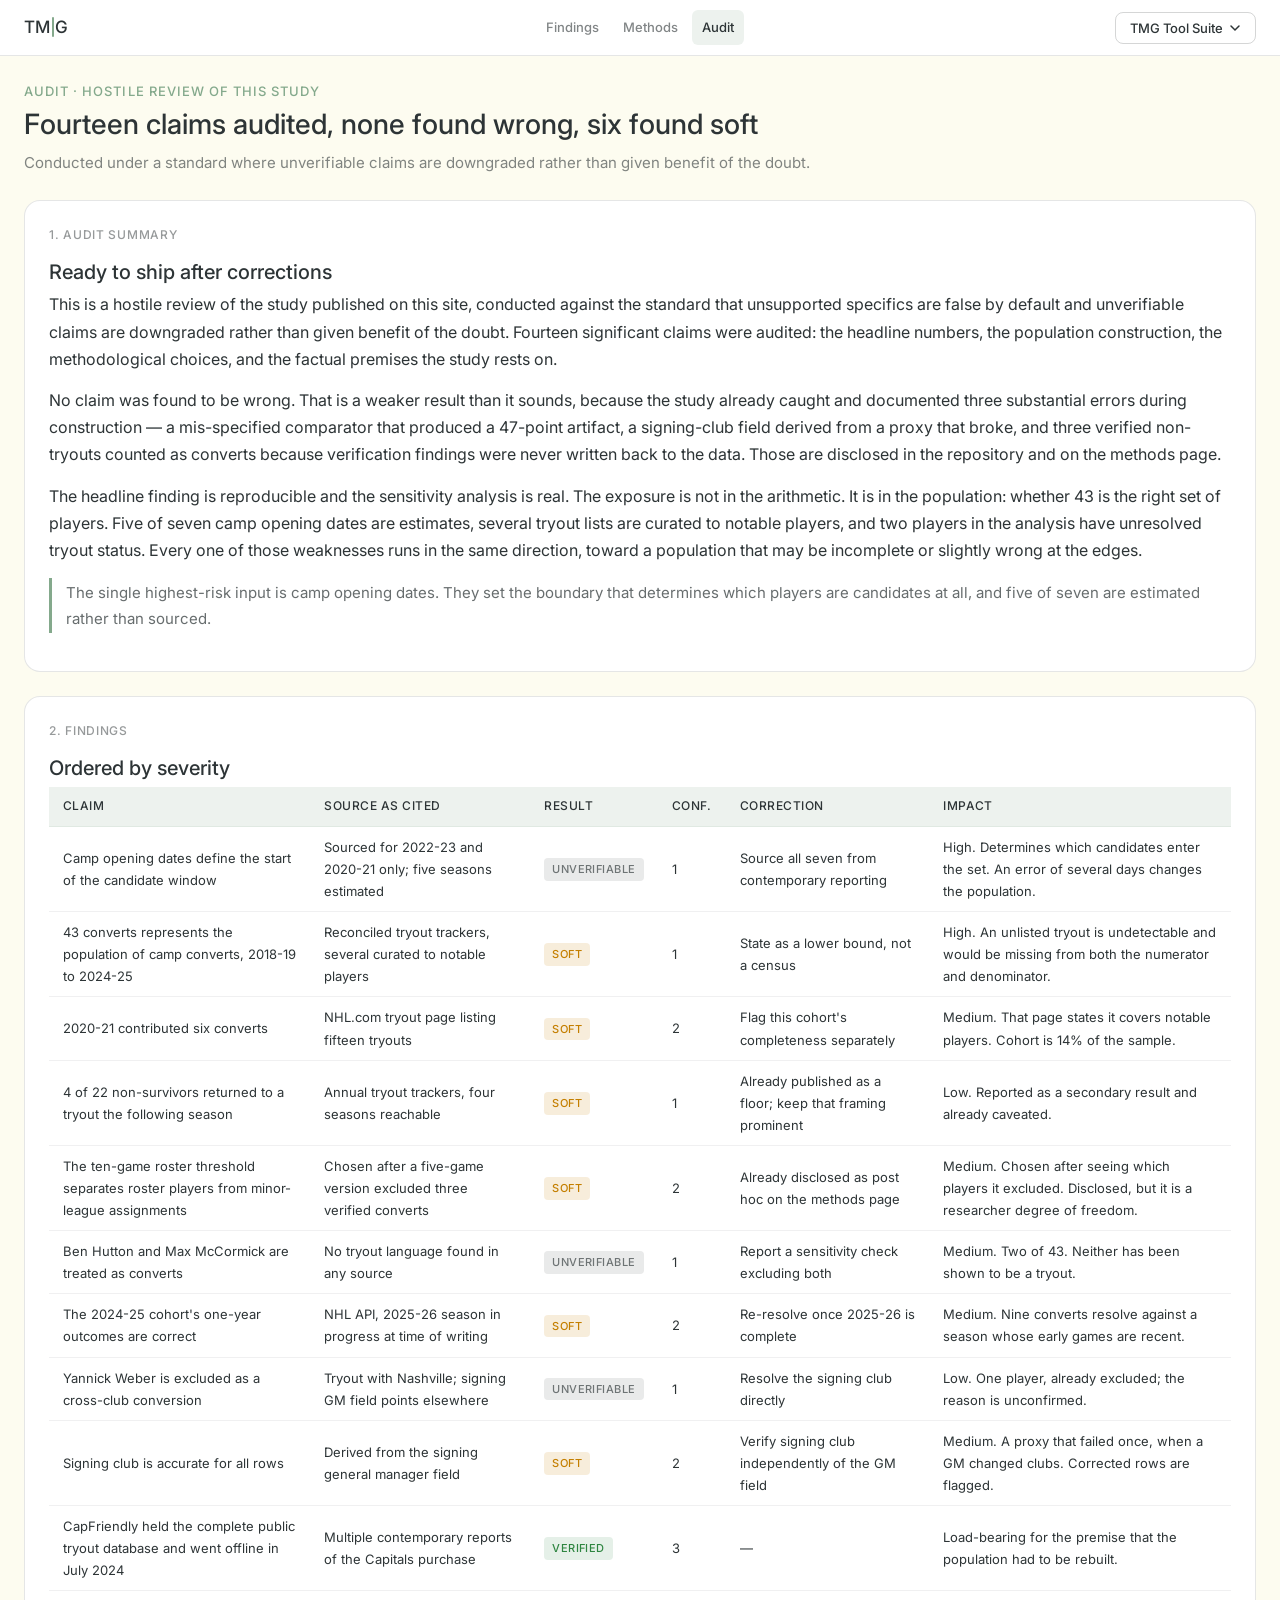
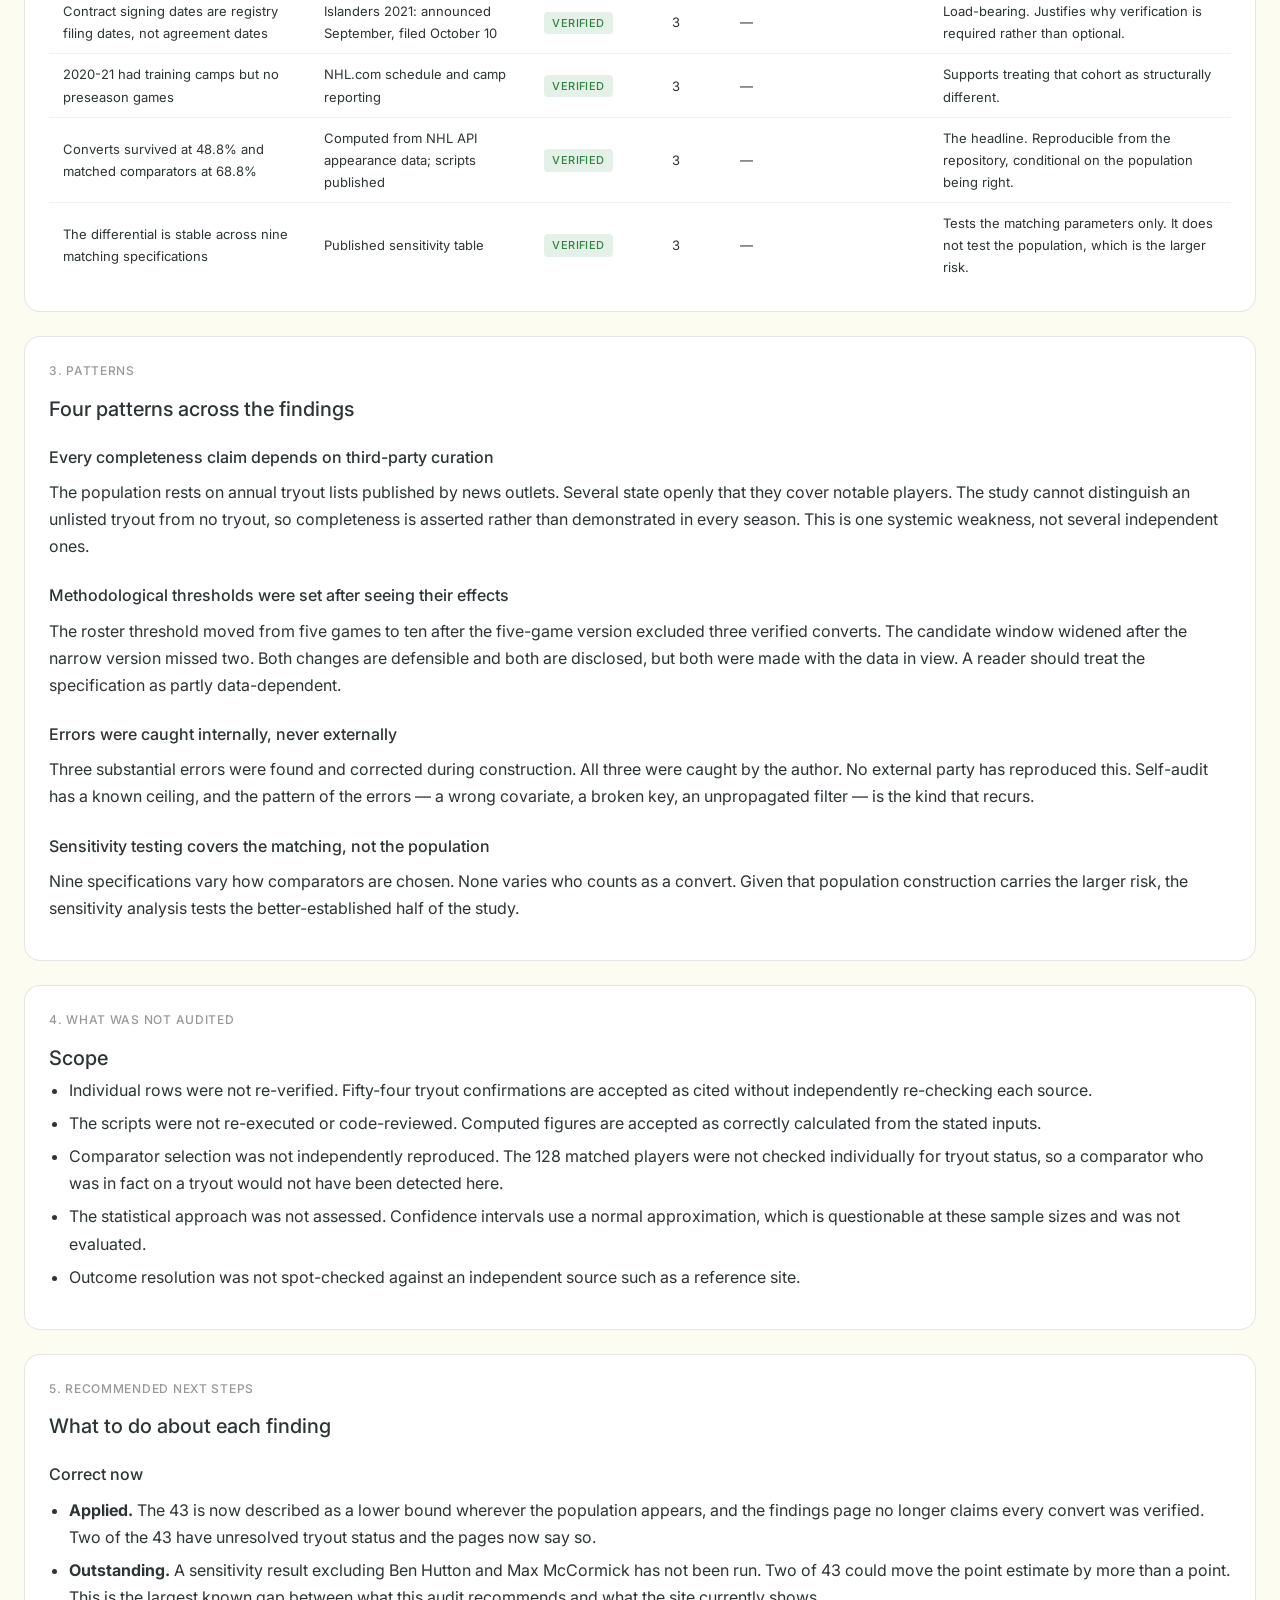
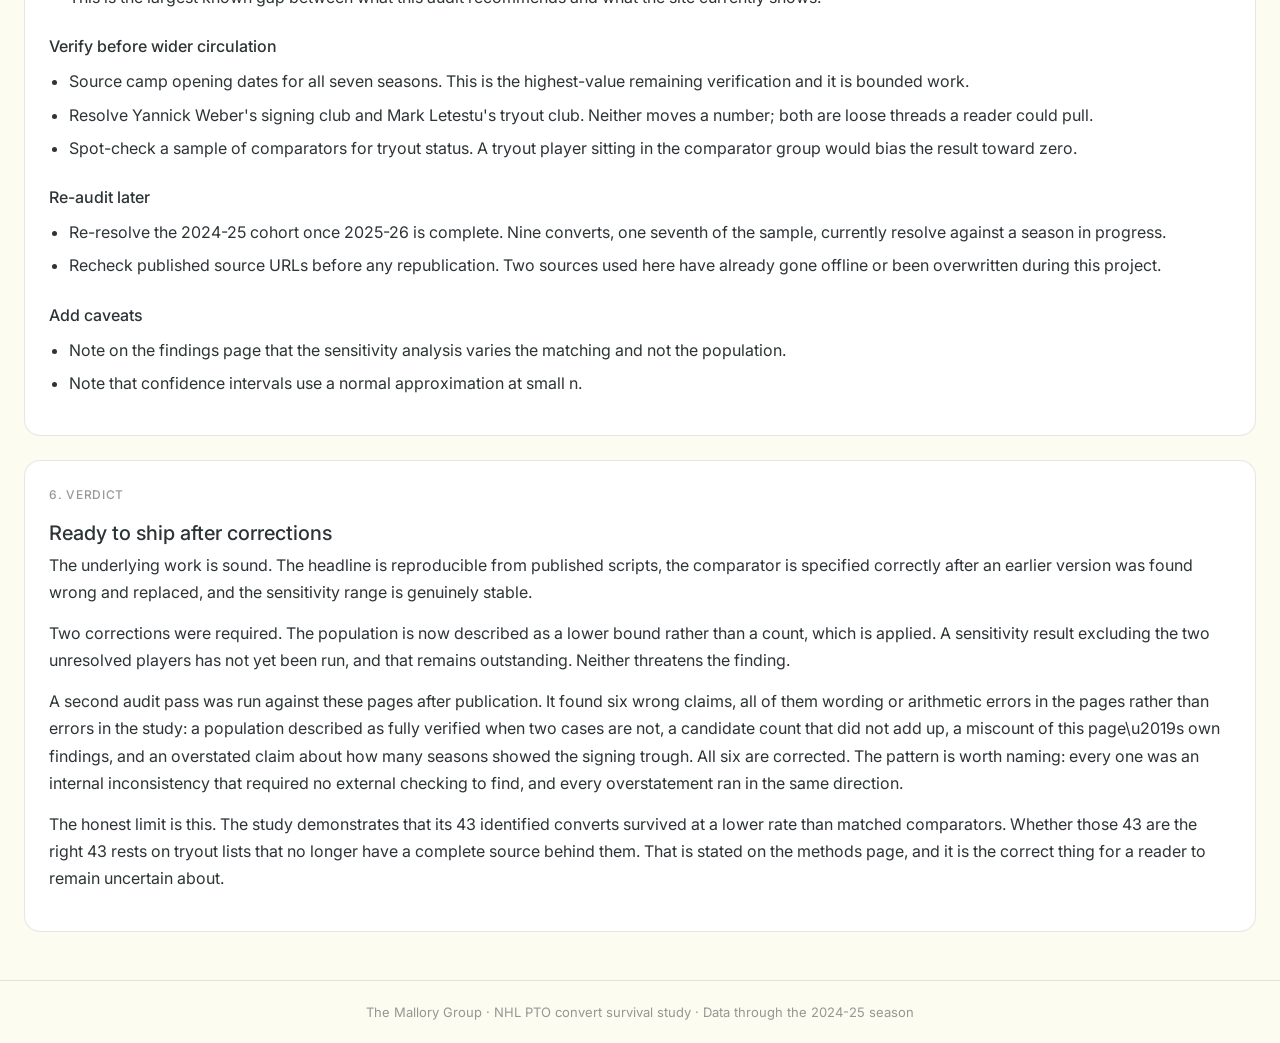
==== commit 63a2d67e: "Add navigation center div for improved layout consistency across pages" ====
--- a/audit.html
+++ b/audit.html
@@ -43,6 +43,8 @@
     <div class="tmg-logo" aria-label="The Mallory Group">
       <span>TM</span><div class="tmg-logo-divider" aria-hidden="true"></div><span>G</span>
     </div>
+  </div>
+  <div class="tmg-nav-center">
     <div class="tmg-navlinks"><a href="index.html" class="tmg-navlink">Findings</a><a href="methods.html" class="tmg-navlink">Methods</a><a href="audit.html" class="tmg-navlink active" aria-current="page">Audit</a></div>
   </div>
   <div class="tmg-dropdown-wrap">
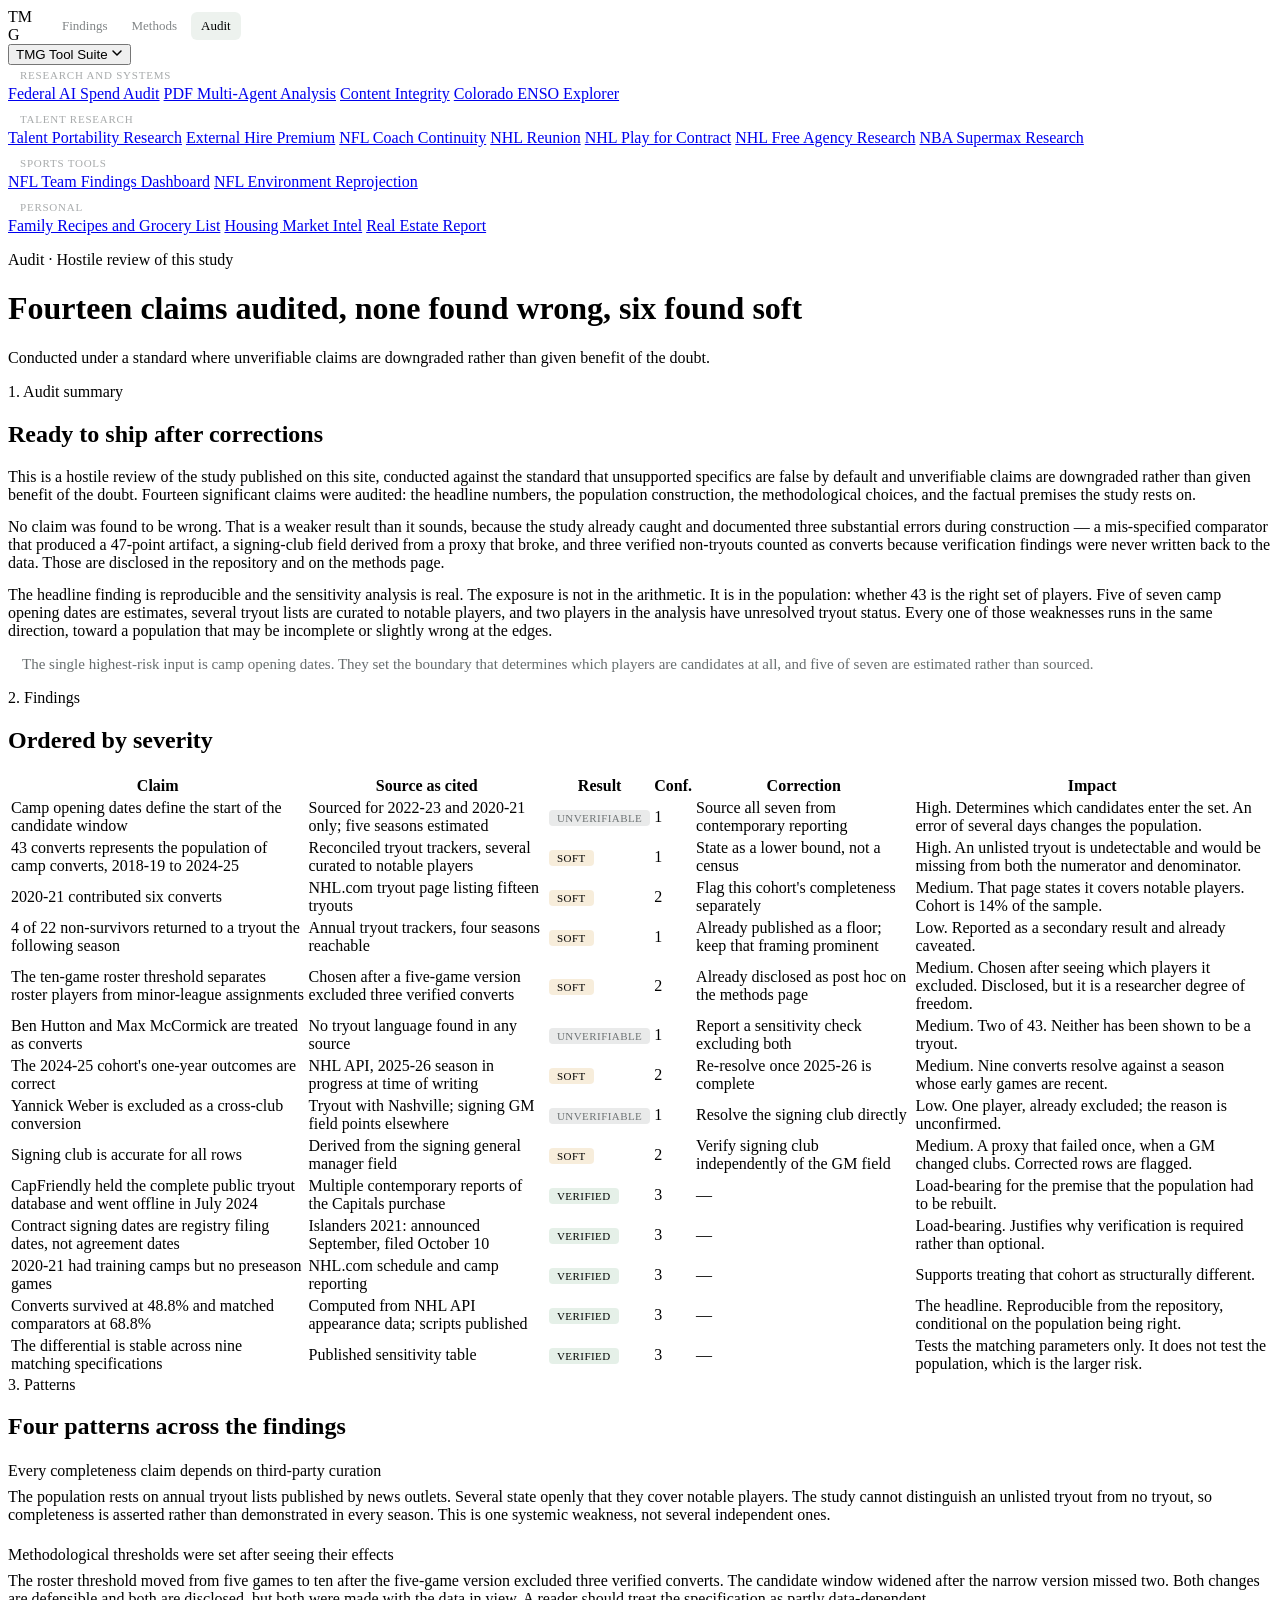
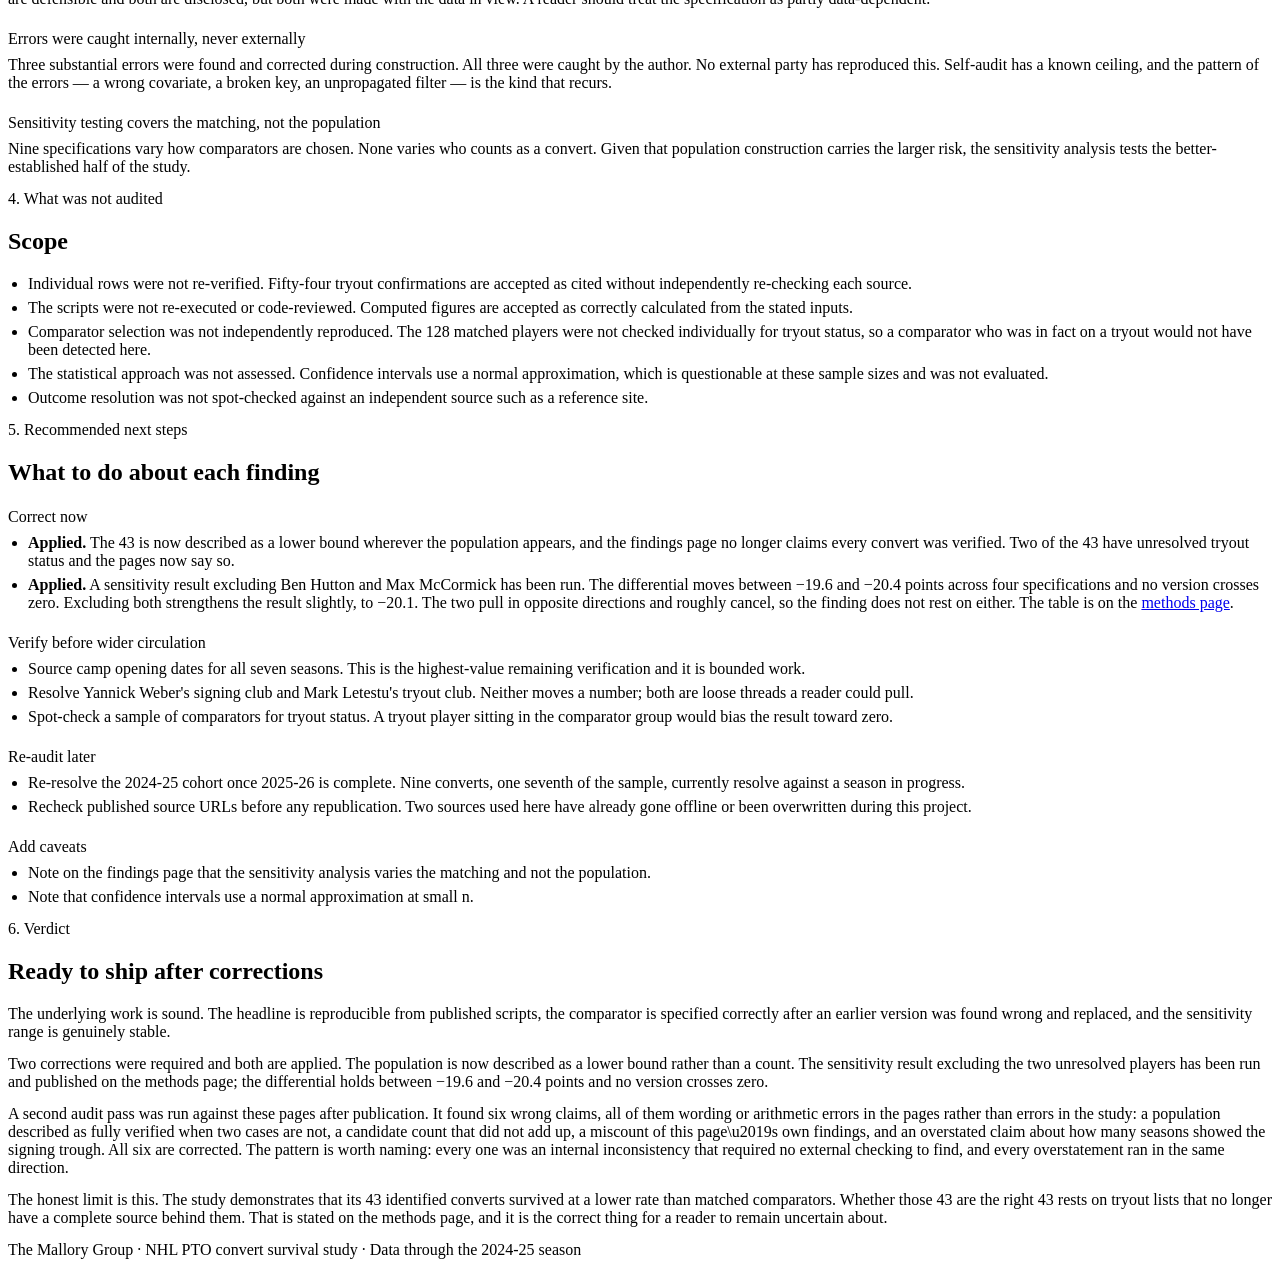
==== commit 0d8ba3c7: "Update stylesheet links to use the latest version and enhance sensitivity analysis details in audit " ====
--- a/audit.html
+++ b/audit.html
@@ -6,7 +6,7 @@
 <title>Audit | NHL PTO Convert Survival</title>
 <link rel="preconnect" href="https://fonts.googleapis.com">
 <link href="https://fonts.googleapis.com/css2?family=Inter:wght@400;500&display=swap" rel="stylesheet">
-<link rel="stylesheet" href="tmg.css">
+<link rel="stylesheet" href="https://rmallorybpc.github.io/tmg-brand-guide/dist/tmg.css">
 <style>
     .tmg-nav-left { display:flex; align-items:center; gap:20px; }
     .tmg-navlinks { display:flex; gap:4px; }
@@ -18,7 +18,6 @@
       text-transform:uppercase; color:rgba(45,52,54,0.42); margin:10px 12px 4px; }
     .tmg-dropdown-menu > div:first-child .tmg-dd-group { margin-top:4px; }
     .tmg-dropdown-menu { min-width:270px; max-height:70vh; overflow-y:auto; }
-    .tmg-dropdown-wrap { justify-self:end; }
     .prose p { margin:0 0 14px; } .prose ul { margin:0 0 14px; padding-left:20px; }
     .prose li { margin-bottom:6px; }
     .prose h3 { font-size:16px; font-weight:500; margin:22px 0 8px; }
@@ -43,8 +42,6 @@
     <div class="tmg-logo" aria-label="The Mallory Group">
       <span>TM</span><div class="tmg-logo-divider" aria-hidden="true"></div><span>G</span>
     </div>
-  </div>
-  <div class="tmg-nav-center">
     <div class="tmg-navlinks"><a href="index.html" class="tmg-navlink">Findings</a><a href="methods.html" class="tmg-navlink">Methods</a><a href="audit.html" class="tmg-navlink active" aria-current="page">Audit</a></div>
   </div>
   <div class="tmg-dropdown-wrap">
@@ -233,10 +230,12 @@
         <li><strong>Applied.</strong> The 43 is now described as a lower bound wherever the
         population appears, and the findings page no longer claims every convert was verified.
         Two of the 43 have unresolved tryout status and the pages now say so.</li>
-        <li><strong>Outstanding.</strong> A sensitivity result excluding Ben Hutton and Max
-        McCormick has not been run. Two of 43 could move the point estimate by more than a
-        point. This is the largest known gap between what this audit recommends and what the
-        site currently shows.</li>
+        <li><strong>Applied.</strong> A sensitivity result excluding Ben Hutton and Max
+        McCormick has been run. The differential moves between &minus;19.6 and &minus;20.4 points
+        across four specifications and no version crosses zero. Excluding both strengthens the
+        result slightly, to &minus;20.1. The two pull in opposite directions and roughly cancel,
+        so the finding does not rest on either. The table is on the
+        <a href="methods.html">methods page</a>.</li>
       </ul>
       <h3>Verify before wider circulation</h3>
       <ul>
@@ -268,10 +267,10 @@
       <p>The underlying work is sound. The headline is reproducible from published scripts,
       the comparator is specified correctly after an earlier version was found wrong and
       replaced, and the sensitivity range is genuinely stable.</p>
-      <p>Two corrections were required. The population is now described as a lower bound
-      rather than a count, which is applied. A sensitivity result excluding the two unresolved
-      players has not yet been run, and that remains outstanding. Neither threatens the
-      finding.</p>
+      <p>Two corrections were required and both are applied. The population is now described
+      as a lower bound rather than a count. The sensitivity result excluding the two unresolved
+      players has been run and published on the methods page; the differential holds between
+      &minus;19.6 and &minus;20.4 points and no version crosses zero.</p>
       <p>A second audit pass was run against these pages after publication. It found six wrong
       claims, all of them wording or arithmetic errors in the pages rather than errors in the
       study: a population described as fully verified when two cases are not, a candidate count
@@ -290,31 +289,22 @@
 </div>
 <footer class="tmg-footer">The Mallory Group &middot; NHL PTO convert survival study &middot; Data through the 2024-25 season</footer>
 <script>
-(function () {
-  const btn  = document.getElementById('tmgDdBtn');
-  const menu = document.getElementById('tmgDdMenu');
-  if (!btn || !menu) return;
-
-  btn.addEventListener('click', function (e) {
+(function(){
+  var b=document.getElementById('tmgDdBtn'), m=document.getElementById('tmgDdMenu');
+  if(!b||!m) return;
+  b.addEventListener('click',function(e){
     e.stopPropagation();
-    const isOpen = menu.classList.toggle('open');
-    btn.classList.toggle('open', isOpen);
-    btn.setAttribute('aria-expanded', String(isOpen));
+    var open=m.classList.toggle('open');
+    b.classList.toggle('open',open);
+    b.setAttribute('aria-expanded',open?'true':'false');
   });
-
-  document.addEventListener('click', function () {
-    menu.classList.remove('open');
-    btn.classList.remove('open');
-    btn.setAttribute('aria-expanded', 'false');
+  document.addEventListener('click',function(){
+    m.classList.remove('open'); b.classList.remove('open');
+    b.setAttribute('aria-expanded','false');
   });
-
-  document.addEventListener('keydown', function (e) {
-    if (e.key === 'Escape') {
-      menu.classList.remove('open');
-      btn.classList.remove('open');
-      btn.setAttribute('aria-expanded', 'false');
-      btn.focus();
-    }
+  document.addEventListener('keydown',function(e){
+    if(e.key==='Escape'){ m.classList.remove('open'); b.classList.remove('open');
+      b.setAttribute('aria-expanded','false'); b.focus(); }
   });
 })();
 </script>
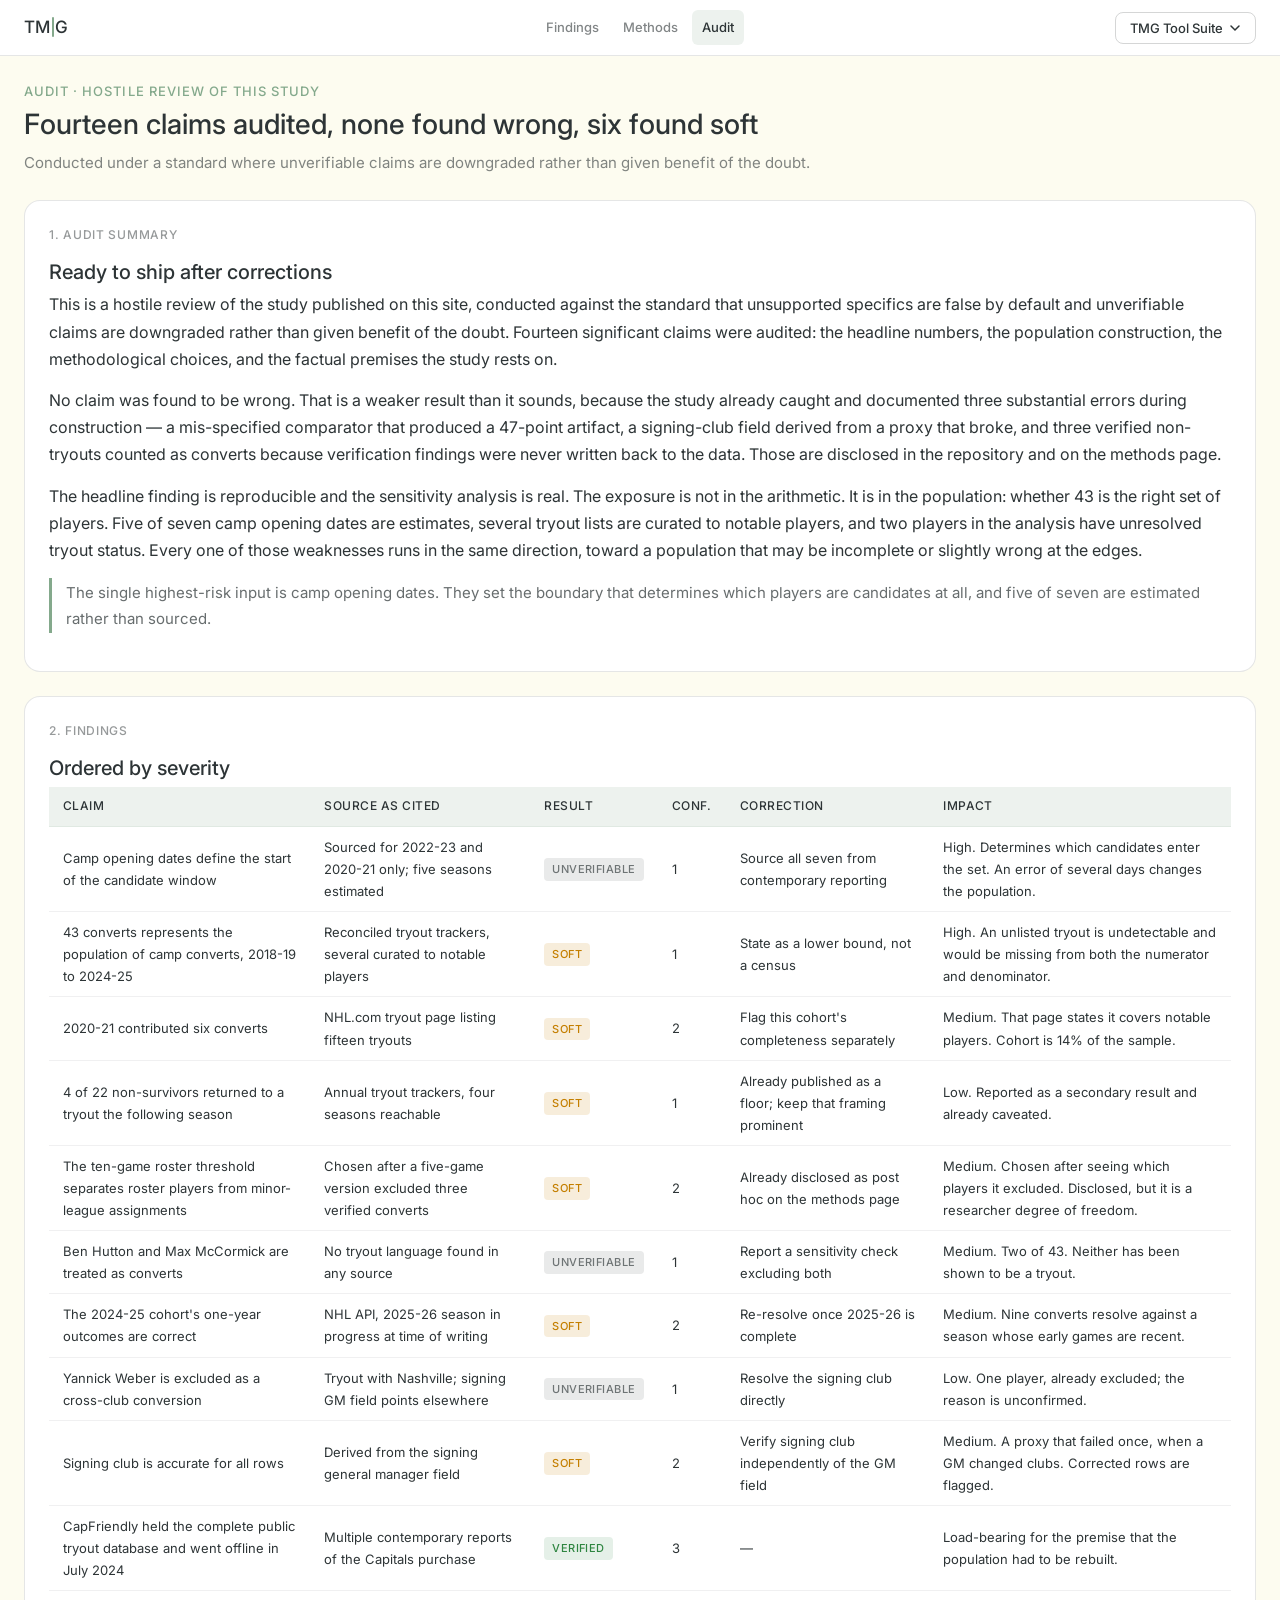
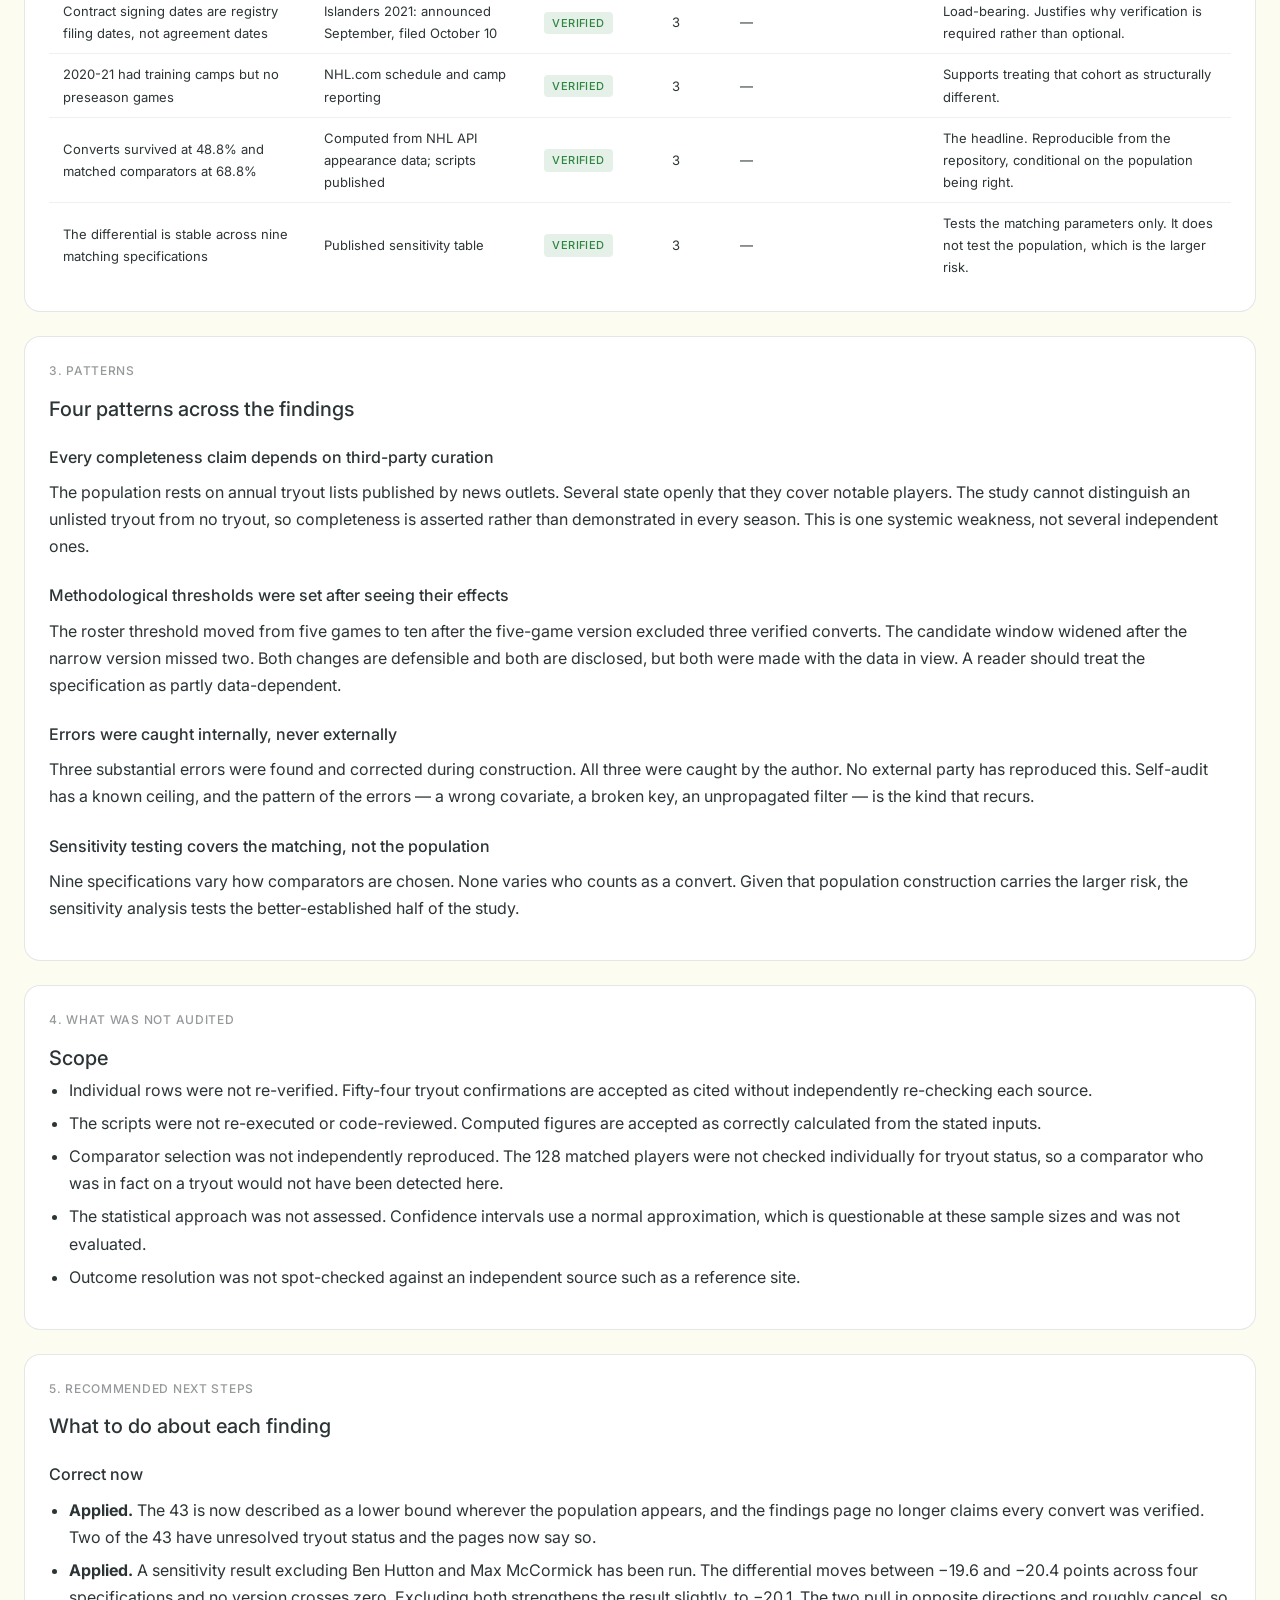
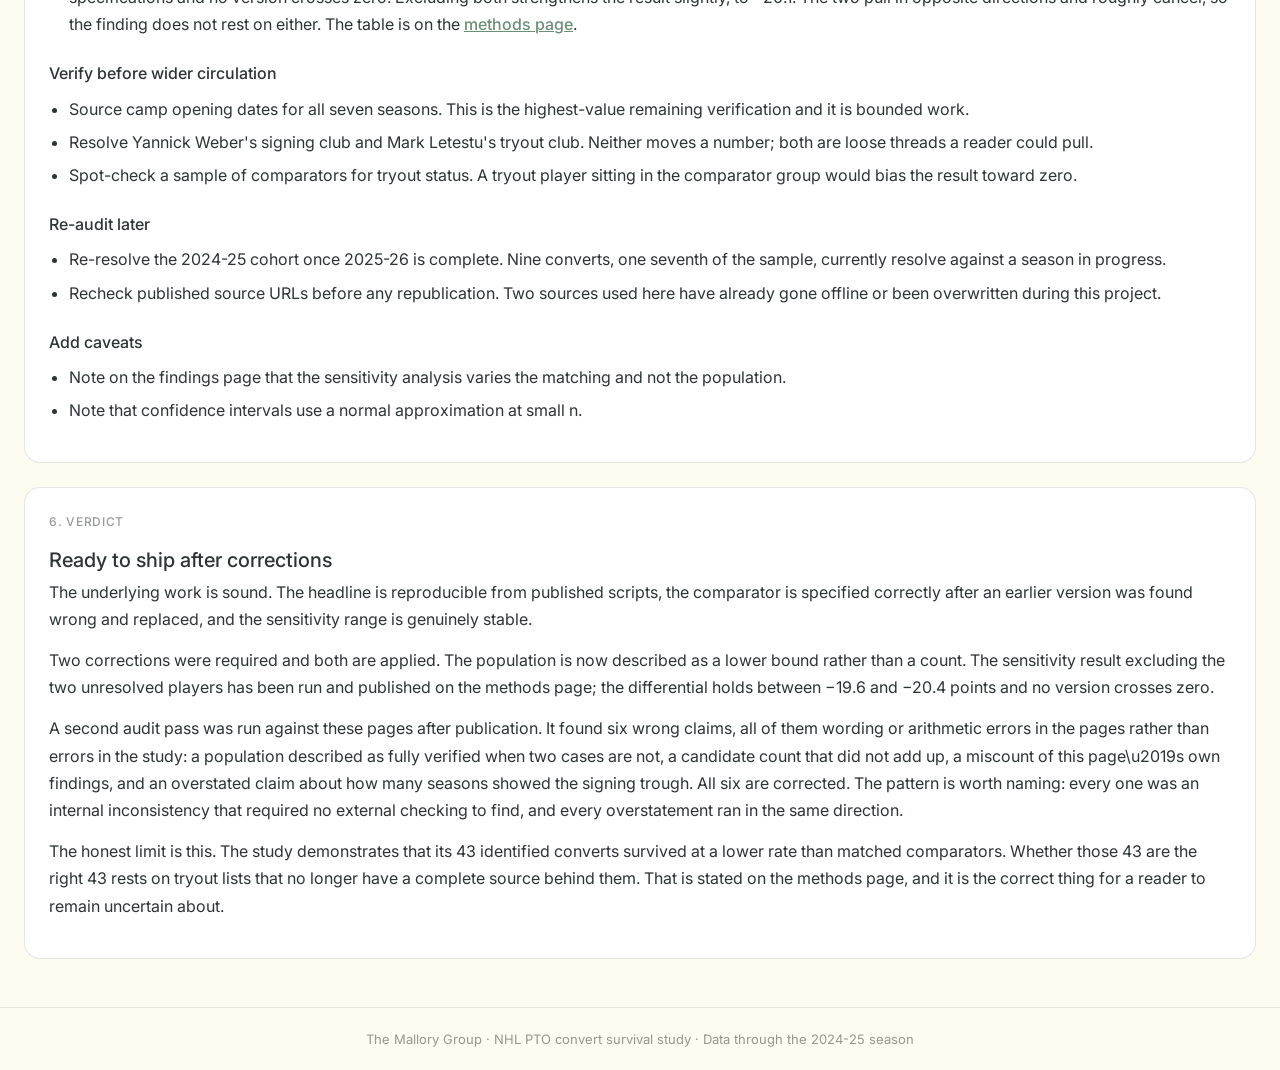
==== commit 6c31892c: "Refactor stylesheet links to use local CSS file and enhance navigation layout in audit and methods p" ====
--- a/audit.html
+++ b/audit.html
@@ -6,7 +6,7 @@
 <title>Audit | NHL PTO Convert Survival</title>
 <link rel="preconnect" href="https://fonts.googleapis.com">
 <link href="https://fonts.googleapis.com/css2?family=Inter:wght@400;500&display=swap" rel="stylesheet">
-<link rel="stylesheet" href="https://rmallorybpc.github.io/tmg-brand-guide/dist/tmg.css">
+<link rel="stylesheet" href="tmg.css">
 <style>
     .tmg-nav-left { display:flex; align-items:center; gap:20px; }
     .tmg-navlinks { display:flex; gap:4px; }
@@ -18,6 +18,7 @@
       text-transform:uppercase; color:rgba(45,52,54,0.42); margin:10px 12px 4px; }
     .tmg-dropdown-menu > div:first-child .tmg-dd-group { margin-top:4px; }
     .tmg-dropdown-menu { min-width:270px; max-height:70vh; overflow-y:auto; }
+    .tmg-dropdown-wrap { justify-self:end; }
     .prose p { margin:0 0 14px; } .prose ul { margin:0 0 14px; padding-left:20px; }
     .prose li { margin-bottom:6px; }
     .prose h3 { font-size:16px; font-weight:500; margin:22px 0 8px; }
@@ -42,6 +43,8 @@
     <div class="tmg-logo" aria-label="The Mallory Group">
       <span>TM</span><div class="tmg-logo-divider" aria-hidden="true"></div><span>G</span>
     </div>
+  </div>
+  <div class="tmg-nav-center">
     <div class="tmg-navlinks"><a href="index.html" class="tmg-navlink">Findings</a><a href="methods.html" class="tmg-navlink">Methods</a><a href="audit.html" class="tmg-navlink active" aria-current="page">Audit</a></div>
   </div>
   <div class="tmg-dropdown-wrap">
--- a/tmg.css
+++ b/tmg.css
@@ -0,0 +1,325 @@
+/* ============================================================
+   TMG Design System — The Mallory Group
+   dist/tmg.css — v2.0
+
+   CDN usage (add to every repo <head>):
+   <link rel="stylesheet" href="https://rmallorybpc.github.io/tmg-brand-guide/dist/tmg.css">
+
+   Google Font (add above the CSS link):
+   <link rel="preconnect" href="https://fonts.googleapis.com">
+   <link href="https://fonts.googleapis.com/css2?family=Inter:wght@400;500&display=swap" rel="stylesheet">
+   ============================================================ */
+
+
+/* ── 1. Tokens ─────────────────────────────────────────────── */
+:root {
+  /* Palette */
+  --tmg-cream:        #FDFCF0;
+  --tmg-charcoal:     #2D3436;
+  --tmg-sage:         #84A98C;
+  --tmg-sage-hover:   #6B8F74;
+  --tmg-charcoal-hover: #3D4446;
+  --tmg-white:        #FFFFFF;
+  --tmg-muted:        rgba(45, 52, 54, 0.55);
+  --tmg-muted-strong: rgba(45, 52, 54, 0.60);
+  --tmg-hint:         rgba(45, 52, 54, 0.35);
+  --tmg-ghost-border: rgba(45, 52, 54, 0.20);
+
+  /* Semantic */
+  --tmg-bg:           var(--tmg-cream);
+  --tmg-text:         var(--tmg-charcoal);
+  --tmg-accent:       var(--tmg-sage);
+  --tmg-surface:      var(--tmg-white);
+
+  /* Status */
+  --tmg-success:      #2E8540;
+  --tmg-warning:      #C47F00;
+  --tmg-error:        #B00020;
+
+  /* Borders */
+  --tmg-border:       1px solid rgba(45, 52, 54, 0.12);
+  --tmg-border-hover: 1px solid rgba(132, 169, 140, 0.50);
+
+  /* Radii */
+  --tmg-bento-radius: 16px;
+  --tmg-nav-radius:   8px;
+  --tmg-btn-radius:   8px;
+
+  /* Spacing */
+  --tmg-gap:          24px;
+  --tmg-gap-sm:       12px;
+
+  /* Elevation */
+  --tmg-shadow-sm:    0 1px 3px rgba(45, 52, 54, 0.08);
+  --tmg-shadow-md:    0 2px 8px rgba(45, 52, 54, 0.10);
+}
+
+
+/* ── 2. Reset & base ───────────────────────────────────────── */
+*, *::before, *::after { box-sizing: border-box; }
+
+body {
+  background: var(--tmg-bg);
+  color: var(--tmg-text);
+  font-family: Inter, -apple-system, BlinkMacSystemFont, "Segoe UI", Roboto, "Helvetica Neue", Arial, sans-serif;
+  font-size: 16px;
+  line-height: 1.7;
+  margin: 0;
+}
+
+:focus-visible {
+  outline: 3px solid rgba(132, 169, 140, 0.40);
+  outline-offset: 2px;
+}
+
+.sr-only {
+  position: absolute; width: 1px; height: 1px; padding: 0;
+  margin: -1px; overflow: hidden; clip: rect(0,0,0,0);
+  white-space: nowrap; border: 0;
+}
+
+
+/* ── 3. Typography ─────────────────────────────────────────── */
+.tmg-eyebrow    { font-size: 13px;  font-weight: 500; letter-spacing: 0.08em; text-transform: uppercase; color: var(--tmg-sage); margin: 0 0 4px; }
+.tmg-h1         { font-size: 28px;  font-weight: 500; line-height: 1.3; color: var(--tmg-charcoal); margin: 0 0 8px; }
+.tmg-h2         { font-size: 20px;  font-weight: 500; line-height: 1.3; color: var(--tmg-charcoal); margin: 0 0 6px; }
+.tmg-h3         { font-size: 16px;  font-weight: 500; line-height: 1.3; color: var(--tmg-charcoal); margin: 0 0 6px; }
+.tmg-body       { font-size: 16px;  font-weight: 400; line-height: 1.7; color: var(--tmg-charcoal); }
+.tmg-body-sm    { font-size: 13px;  font-weight: 400; color: var(--tmg-charcoal); }
+.tmg-label      { font-size: 13px;  font-weight: 500; color: var(--tmg-charcoal); }
+.tmg-label-caps { font-size: 12px;  font-weight: 500; letter-spacing: 0.06em; text-transform: uppercase; color: rgba(45,52,54,0.50); }
+.tmg-metric     { font-size: 28px;  font-weight: 500; color: var(--tmg-charcoal); }
+.tmg-text-muted { color: rgba(45, 52, 54, 0.55); }
+.tmg-text-accent{ color: var(--tmg-sage); }
+
+a { color: var(--tmg-sage-hover); }
+a:hover { color: var(--tmg-charcoal); }
+
+
+/* ── 4. Navigation ─────────────────────────────────────────── */
+.tmg-nav {
+  position: sticky; top: 0; z-index: 100;
+  background: var(--tmg-white); border-bottom: var(--tmg-border);
+  padding: 0 24px; height: 56px;
+  display: grid; grid-template-columns: 1fr auto 1fr; align-items: center;
+}
+
+.tmg-logo {
+  display: flex; align-items: center;
+  font-size: 17px; font-weight: 500; letter-spacing: 0.02em;
+  color: var(--tmg-charcoal); text-decoration: none;
+}
+
+.tmg-logo-divider {
+  width: 2px; height: 20px;
+  background: var(--tmg-sage); border-radius: 2px; margin: 0 1px;
+}
+
+.tmg-dropdown-wrap { position: relative; justify-self: end; }
+.tmg-nav > .tmg-dropdown-wrap:last-child { grid-column: 3; }
+
+.tmg-dropdown-btn {
+  background: transparent; border: 1px solid rgba(45,52,54,0.20);
+  border-radius: var(--tmg-btn-radius); padding: 7px 14px;
+  font-size: 13px; font-weight: 500; color: var(--tmg-charcoal);
+  cursor: pointer; display: inline-flex; align-items: center; gap: 6px;
+  font-family: inherit; transition: background 0.15s;
+}
+.tmg-dropdown-btn:hover,
+.tmg-dropdown-btn.open          { background: rgba(132,169,140,0.10); }
+.tmg-dropdown-btn:focus-visible { outline: 3px solid rgba(132,169,140,0.35); outline-offset: 2px; }
+
+.tmg-chevron { transition: transform 0.2s; flex-shrink: 0; }
+.tmg-dropdown-btn.open .tmg-chevron { transform: rotate(180deg); }
+
+.tmg-dropdown-menu {
+  display: none; position: absolute; right: 0; top: calc(100% + 6px);
+  background: var(--tmg-white); border: var(--tmg-border);
+  border-radius: 10px; padding: 6px; min-width: 220px;
+  z-index: 200; box-shadow: var(--tmg-shadow-md);
+}
+.tmg-dropdown-menu.open { display: block; }
+
+.tmg-dropdown-menu a {
+  display: block; padding: 8px 12px; border-radius: 6px;
+  font-size: 13px; color: var(--tmg-charcoal); text-decoration: none;
+  transition: background 0.12s, color 0.12s;
+}
+.tmg-dropdown-menu a:hover          { background: rgba(132,169,140,0.12); color: var(--tmg-sage-hover); }
+.tmg-dropdown-menu a:focus-visible  { outline: 2px solid var(--tmg-sage); outline-offset: -2px; border-radius: 6px; }
+
+
+/* ── 5. Layout ─────────────────────────────────────────────── */
+.tmg-page {
+  background: var(--tmg-bg);
+  min-height: 100vh;
+  padding: var(--tmg-gap);
+}
+
+.tmg-container {
+  max-width: 1280px;
+  margin: 0 auto;
+}
+
+.tmg-bento-grid {
+  display: grid;
+  grid-template-columns: repeat(auto-fit, minmax(280px, 1fr));
+  gap: var(--tmg-gap);
+}
+
+.tmg-page-header { margin-bottom: var(--tmg-gap); }
+.tmg-page-title  { font-size: 28px; font-weight: 500; color: var(--tmg-charcoal); margin: 0 0 8px; line-height: 1.3; }
+.tmg-page-desc   { font-size: 15px; color: rgba(45,52,54,0.60); margin: 0; }
+
+.tmg-footer {
+  padding: 20px 24px; text-align: center;
+  font-size: 13px; color: rgba(45,52,54,0.50);
+  border-top: var(--tmg-border); margin-top: var(--tmg-gap);
+}
+
+
+/* ── 6. Cards ──────────────────────────────────────────────── */
+.tmg-card {
+  background: var(--tmg-white);
+  border: var(--tmg-border);
+  border-radius: var(--tmg-bento-radius);
+  padding: 20px;
+}
+
+.tmg-card-wide {
+  background: var(--tmg-white);
+  border: var(--tmg-border);
+  border-radius: var(--tmg-bento-radius);
+  padding: 24px;
+  grid-column: 1 / -1;
+}
+
+.tmg-card-label { font-size: 12px; font-weight: 500; text-transform: uppercase; letter-spacing: 0.06em; color: rgba(45,52,54,0.50); margin: 0 0 8px; }
+.tmg-card-title { font-size: 16px; font-weight: 500; color: var(--tmg-charcoal); margin: 0 0 14px; }
+.tmg-card-value { font-size: 28px; font-weight: 500; color: var(--tmg-charcoal); margin: 0 0 4px; }
+.tmg-card-sub   { font-size: 12px; color: var(--tmg-sage); margin: 0; }
+.tmg-trend-up   { color: var(--tmg-success); font-size: 13px; font-weight: 500; }
+.tmg-trend-down { color: var(--tmg-error);   font-size: 13px; font-weight: 500; }
+
+
+/* ── 7. Buttons ────────────────────────────────────────────── */
+.tmg-btn {
+  background: var(--tmg-charcoal); color: var(--tmg-white);
+  border: none; border-radius: var(--tmg-btn-radius);
+  padding: 10px 16px; font-size: 13px; font-weight: 500;
+  cursor: pointer; display: inline-flex; align-items: center; gap: 6px;
+  font-family: inherit; transition: background 0.15s;
+}
+.tmg-btn:hover          { background: var(--tmg-charcoal-hover); }
+.tmg-btn:active         { transform: scale(0.98); }
+.tmg-btn:focus-visible  { outline: 3px solid rgba(45,52,54,0.20); outline-offset: 2px; }
+
+.tmg-btn-ghost {
+  background: transparent; color: var(--tmg-charcoal);
+  border: 1px solid rgba(45,52,54,0.20); border-radius: var(--tmg-btn-radius);
+  padding: 10px 16px; font-size: 13px; font-weight: 500;
+  cursor: pointer; display: inline-flex; align-items: center; gap: 6px;
+  font-family: inherit; transition: border-color 0.15s, color 0.15s;
+}
+.tmg-btn-ghost:hover         { border-color: var(--tmg-sage); color: var(--tmg-sage-hover); }
+.tmg-btn-ghost:active        { transform: scale(0.98); }
+.tmg-btn-ghost:focus-visible { outline: 3px solid rgba(132,169,140,0.35); outline-offset: 2px; }
+
+
+/* ── 8. Study page extensions ─────────────────────────────── */
+.tmg-nav-left { display: flex; align-items: center; gap: 20px; min-width: 0; justify-self: start; }
+.tmg-nav-center { display: flex; align-items: center; justify-content: center; justify-self: center; }
+.tmg-navlinks { display: flex; gap: 4px; justify-content: center; }
+.tmg-navlink {
+  color: var(--tmg-muted-strong); text-decoration: none; padding: 6px 10px;
+  border-radius: 6px; font-size: 13px; font-weight: 500;
+  transition: background 0.12s, color 0.12s;
+}
+.tmg-navlink:hover { background: rgba(132, 169, 140, 0.10); color: var(--tmg-charcoal); }
+.tmg-navlink.active { background: rgba(132, 169, 140, 0.15); color: var(--tmg-charcoal); }
+
+.tmg-dd-group {
+  color: rgba(45, 52, 54, 0.42); font-size: 11px; font-weight: 500;
+  letter-spacing: 0.07em; margin: 10px 12px 4px; text-transform: uppercase;
+}
+.tmg-dropdown-menu > div:first-child .tmg-dd-group { margin-top: 4px; }
+.tmg-dropdown-menu { min-width: 270px; max-height: 70vh; overflow-y: auto; }
+
+.prose p { margin: 0 0 14px; }
+.prose ul { margin: 0 0 14px; padding-left: 20px; }
+.prose li { margin-bottom: 6px; }
+.prose h3 { font-size: 16px; font-weight: 500; margin: 22px 0 8px; }
+.prose a { font-weight: 500; }
+.stat-row { display: flex; gap: var(--tmg-gap); flex-wrap: wrap; margin: 18px 0 6px; }
+.stat { flex: 1; min-width: 150px; }
+.big { font-size: 40px; font-weight: 500; line-height: 1.1; margin: 0 0 4px; }
+.neg { color: var(--tmg-error); }
+.pos { color: var(--tmg-success); }
+.tag { border-radius: 4px; display: inline-block; font-size: 11px; font-weight: 500; letter-spacing: 0.04em; padding: 2px 8px; }
+.t-wrong { background: rgba(176, 0, 32, 0.12); color: var(--tmg-error); }
+.t-soft { background: rgba(196, 127, 0, 0.14); color: var(--tmg-warning); }
+.t-unver { background: rgba(45, 52, 54, 0.10); color: rgba(45, 52, 54, 0.65); }
+.t-ver { background: rgba(46, 133, 64, 0.12); color: var(--tmg-success); }
+.note { border-left: 3px solid var(--tmg-sage); color: rgba(45, 52, 54, 0.72); font-size: 15px; margin: 16px 0; padding: 2px 0 2px 14px; }
+.scroll { overflow-x: auto; }
+
+.tmg-card { transition: border-color 0.15s, box-shadow 0.15s; }
+.tmg-card:hover, .tmg-card-wide:hover { border-color: rgba(132, 169, 140, 0.50); box-shadow: var(--tmg-shadow-sm); }
+
+
+/* ── 9. Tables ─────────────────────────────────────────────── */
+.tmg-table { width: 100%; border-collapse: collapse; font-size: 13px; }
+
+.tmg-table th {
+  background: rgba(132,169,140,0.15); color: var(--tmg-charcoal);
+  font-weight: 500; font-size: 12px; text-transform: uppercase;
+  letter-spacing: 0.04em; padding: 9px 14px; text-align: left;
+  border-bottom: 1px solid rgba(132,169,140,0.25);
+}
+
+.tmg-table td {
+  padding: 9px 14px;
+  border-bottom: 1px solid rgba(45,52,54,0.07);
+  color: var(--tmg-charcoal);
+}
+
+.tmg-table tr:last-child td { border-bottom: none; }
+.tmg-table tr:hover td      { background: rgba(132,169,140,0.04); }
+
+
+/* ── 10. Form inputs ───────────────────────────────────────── */
+.tmg-input,
+.tmg-select,
+.tmg-textarea {
+  width: 100%; background: var(--tmg-white); color: var(--tmg-charcoal);
+  border: var(--tmg-border); border-radius: var(--tmg-btn-radius);
+  padding: 9px 12px; font-size: 14px; font-family: inherit;
+  transition: border-color 0.15s, box-shadow 0.15s; box-sizing: border-box;
+}
+.tmg-input:focus,
+.tmg-select:focus,
+.tmg-textarea:focus {
+  outline: none; border-color: var(--tmg-sage);
+  box-shadow: 0 0 0 3px rgba(132,169,140,0.15);
+}
+.tmg-input::placeholder { color: rgba(45,52,54,0.35); }
+
+.tmg-field-label {
+  display: block; font-size: 13px; font-weight: 500;
+  color: var(--tmg-charcoal); margin-bottom: 6px;
+}
+
+@media (max-width: 720px) {
+  .tmg-nav { height: auto; min-height: 56px; padding: 10px 16px; gap: 10px; display: flex; flex-direction: column; align-items: stretch; }
+  .tmg-nav-left { align-items: flex-start; flex: 1; flex-direction: column; gap: 6px; justify-self: stretch; }
+  .tmg-nav-center { justify-content: center; width: 100%; }
+  .tmg-navlinks { flex-wrap: wrap; margin-left: -10px; justify-content: center; }
+  .tmg-dropdown-wrap { justify-self: flex-end; align-self: flex-end; }
+  .tmg-dropdown-btn { padding: 7px 10px; }
+  .tmg-dropdown-btn { font-size: 12px; }
+  .tmg-page { padding: 20px 16px; }
+  .tmg-page-title { font-size: 25px; }
+  .tmg-card, .tmg-card-wide { padding: 18px; }
+  .big { font-size: 36px; }
+  .tmg-footer { padding: 18px 16px; }
+}
